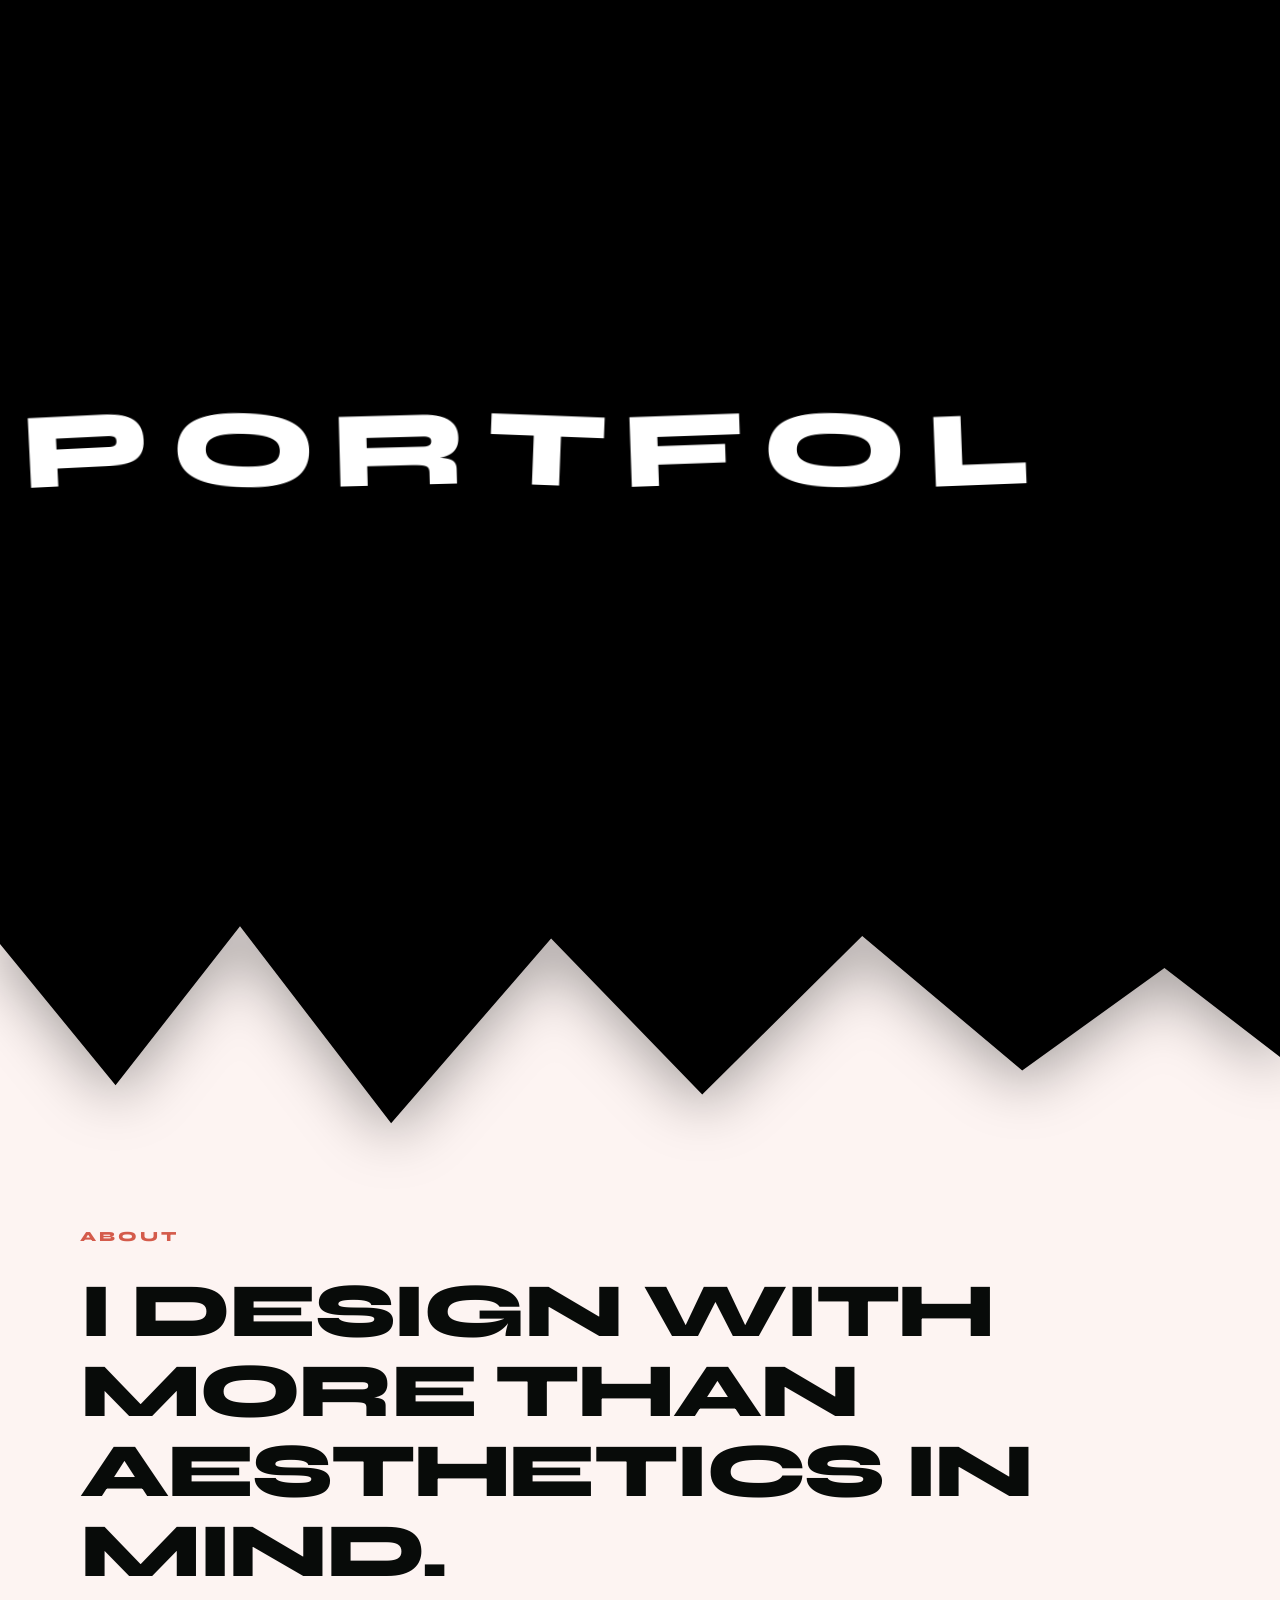
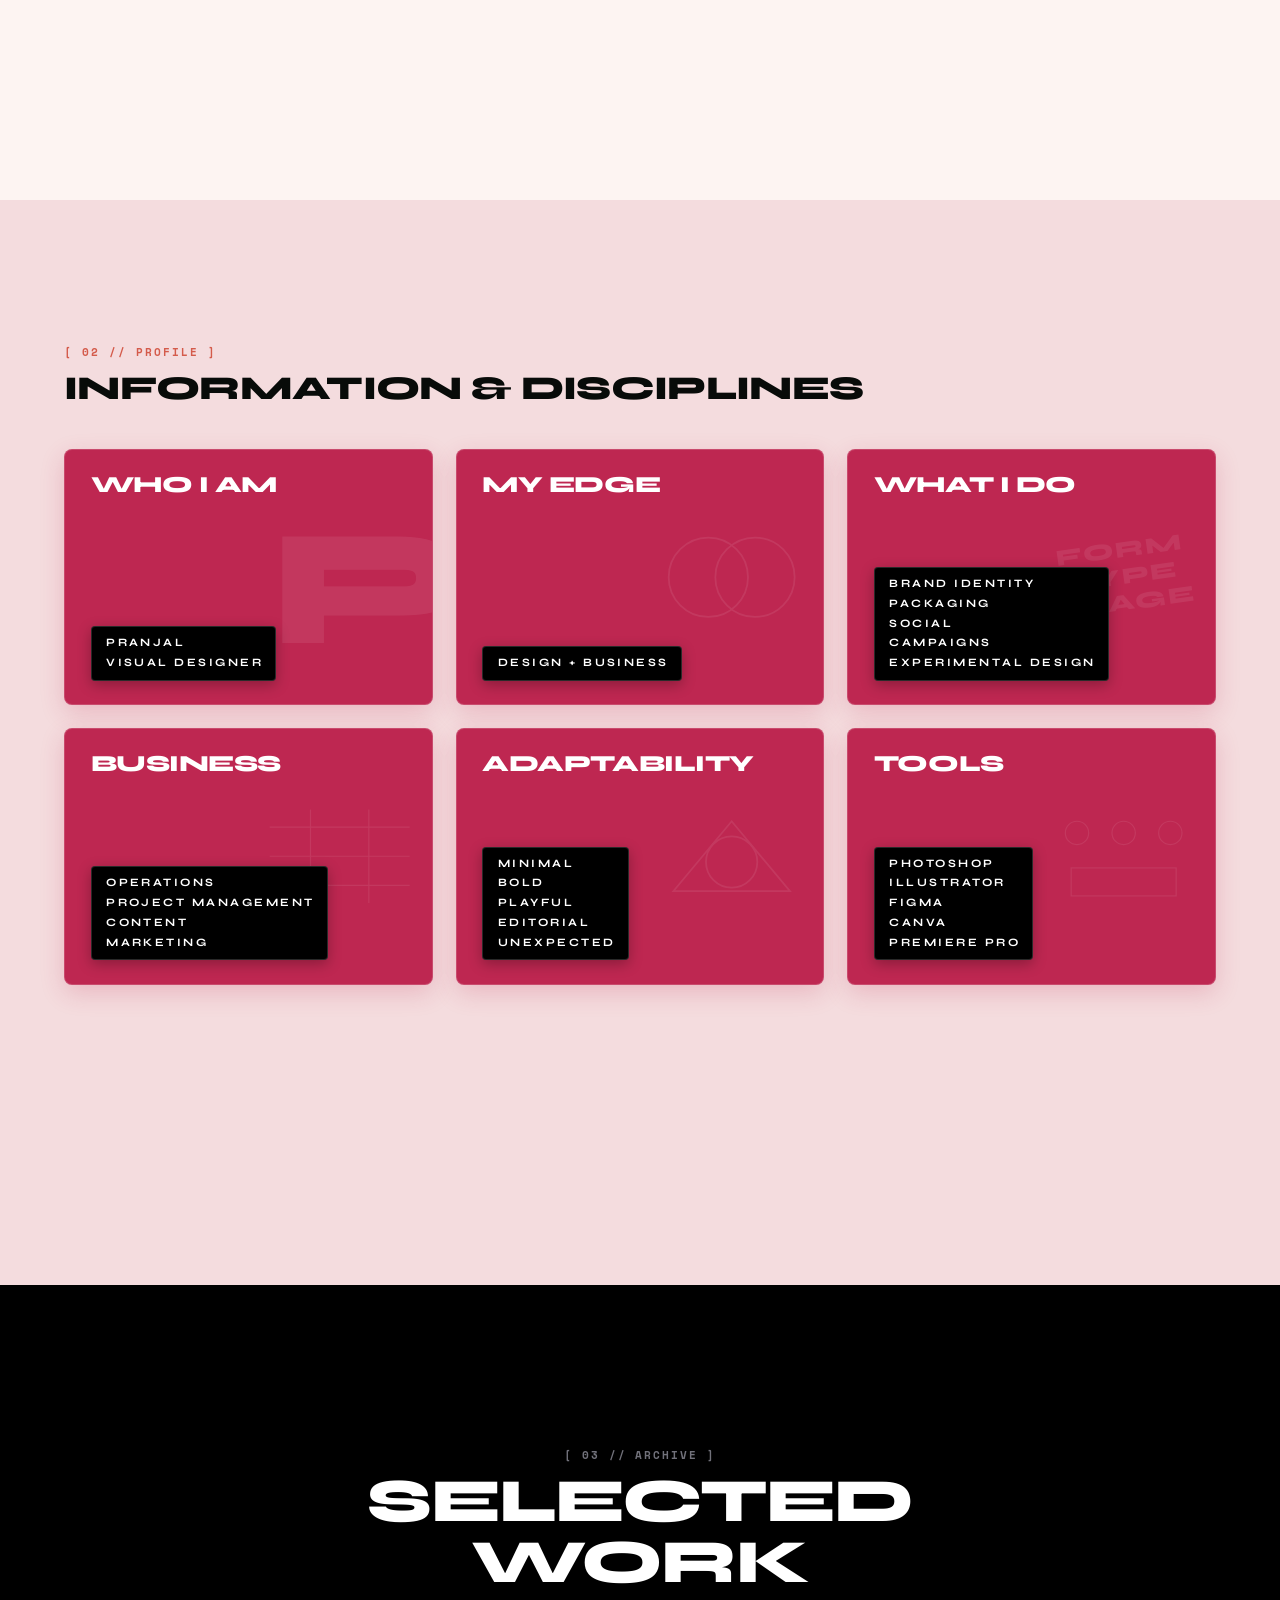
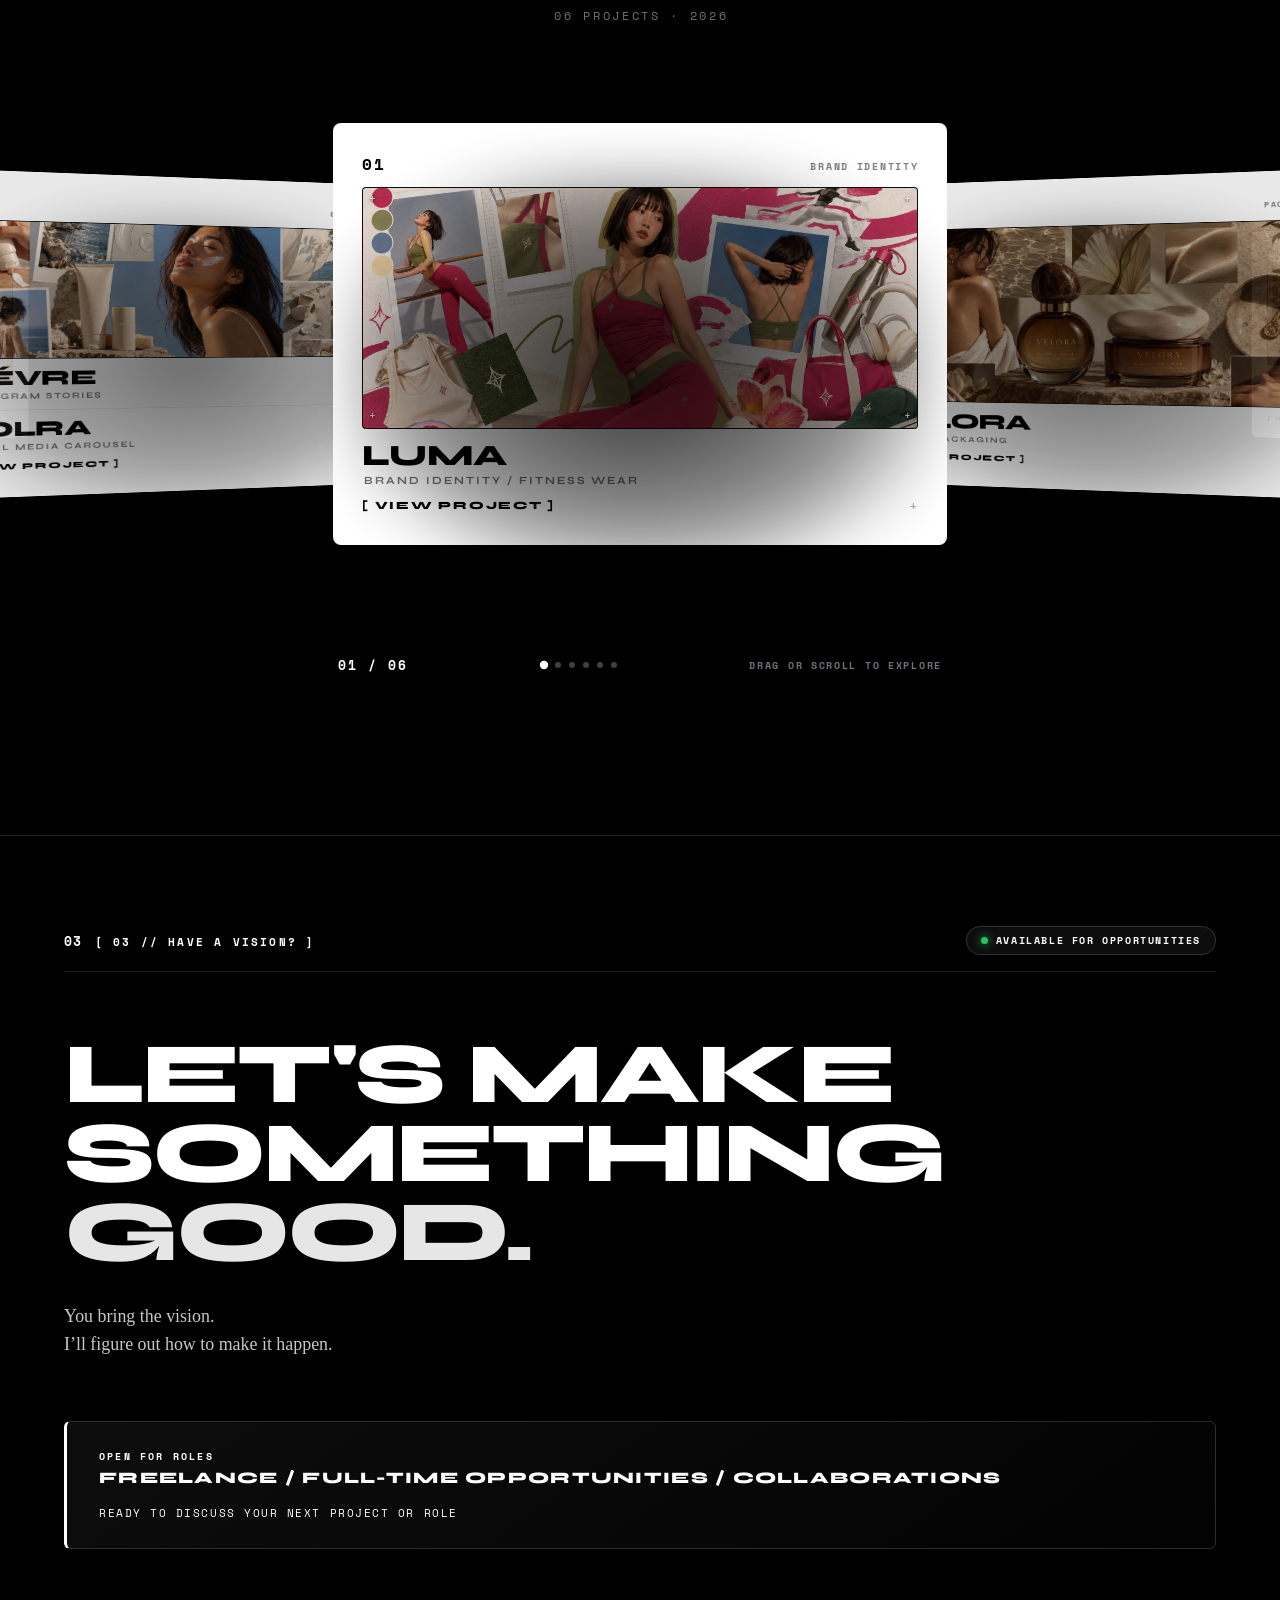
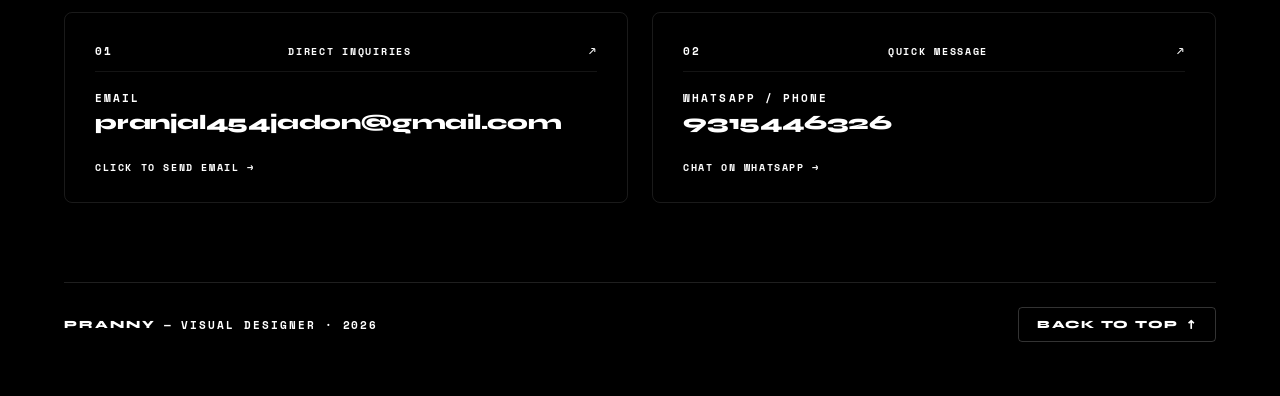
==== index.html @ 9fa83e07 "Initial portfolio" ====
<!DOCTYPE html>
<html lang="en">
<head>
  <meta charset="UTF-8">
  <meta name="viewport" content="width=device-width, initial-scale=1.0, maximum-scale=1.0, user-scalable=no">
  <title>PRANNY — Visual Designer</title>
  <meta name="description" content="Portfolio of Pranny — Visual Designer. Brand Identity, Graphic Design, Art Direction.">
  
  <!-- Editorial Typography -->
  <link rel="preconnect" href="https://fonts.googleapis.com">
  <link rel="preconnect" href="https://fonts.gstatic.com" crossorigin>
  <link href="https://fonts.googleapis.com/css2?family=Plus+Jakarta+Sans:wght@400;500;600;700;800&family=Space+Mono:ital,wght@0,400;0,700;1,400&family=Syne:wght@700;800&family=Instrument+Serif:ital@0;1&display=swap" rel="stylesheet">
  
  <link rel="stylesheet" href="css/style.css?v=lumaReady">
</head>
<body class="intro-active">

  <!-- =========================================================
       CINEMATIC LETTER-FALL INTRO OVERLAY (PORTFOLIO)
       ========================================================= -->
  <div id="letter-fall-stage" class="letter-fall-stage" aria-label="PORTFOLIO Intro">
    <div class="letter-fall-track" id="letter-fall-track">
      <span class="fall-letter" data-index="0" style="--rot: -2.8deg; --offset-x: -2px;">P</span>
      <span class="fall-letter" data-index="1" style="--rot: 1.8deg; --offset-x: 1px;">O</span>
      <span class="fall-letter" data-index="2" style="--rot: -1.5deg; --offset-x: -1px;">R</span>
      <span class="fall-letter" data-index="3" style="--rot: 2.2deg; --offset-x: 2px;">T</span>
      <span class="fall-letter" data-index="4" style="--rot: -2.0deg; --offset-x: 0px;">F</span>
      <span class="fall-letter" data-index="5" style="--rot: 1.5deg; --offset-x: -2px;">O</span>
      <span class="fall-letter" data-index="6" style="--rot: -2.2deg; --offset-x: 1px;">L</span>
      <span class="fall-letter" data-index="7" style="--rot: 1.2deg; --offset-x: 0px;">I</span>
      <span class="fall-letter" data-index="8" style="--rot: -1.8deg; --offset-x: 2px;">O</span>
    </div>
  </div>

  <!-- =========================================================
       MODERN BLACK & WHITE GRAPHIC NAVBAR
       ========================================================= -->
  <header class="navbar-wrapper" id="site-nav">
    <nav class="editorial-nav" aria-label="Main Navigation">
      <div class="nav-left">
        <span class="checker-block" aria-hidden="true"></span>
        <span class="nav-brand">PRANNY</span>
      </div>

      <div class="nav-right">
        <a href="#about" class="nav-link">
          <span class="link-text">ABOUT</span>
          <span class="link-checker" aria-hidden="true"></span>
        </a>
        <a href="#work" class="nav-link">
          <span class="link-text">WORK</span>
          <span class="link-checker" aria-hidden="true"></span>
        </a>
        <a href="#contact" class="nav-link">
          <span class="link-text">CONTACT</span>
          <span class="link-checker" aria-hidden="true"></span>
        </a>
        <span class="checker-block checker-block-end" aria-hidden="true"></span>
        <span class="mobile-menu-label" aria-hidden="true">MENU</span>
      </div>
    </nav>
  </header>

  <!-- =========================================================
       DEEP BLACK HERO SCREEN
       ========================================================= -->
  <main class="hero-screen" id="hero">
    <!-- Hidden Graphic Design System Canvas Layer -->
    <canvas id="sketch-canvas" class="sketch-canvas" aria-hidden="true"></canvas>

    <!-- Main Title Composition -->
    <div class="title-container" id="title-container">
      <div class="main-title-wrapper" id="main-title-wrapper">
        <h1 class="main-title" id="main-title">PRANNY</h1>
        <canvas id="pranny-smoke-canvas" class="pranny-smoke-canvas" aria-hidden="true"></canvas>
      </div>
      <p class="role-title" id="role-title">VISUAL DESIGNER</p>
      <p class="disciplines" id="disciplines">BRAND IDENTITY · GRAPHIC DESIGN · ART DIRECTION</p>
    </div>

    <!-- ZIG-ZAG SCREEN BREAK TRANSITION DIVIDER -->
    <div class="zigzag-break-container" id="zigzag-container" aria-hidden="true">
      <svg class="zigzag-svg" id="zigzag-svg" viewBox="0 0 1440 240" preserveAspectRatio="none">
        <path id="zigzag-path" d="M 0,0 L 0,40 L 130,195 L 270,35 L 440,215 L 620,45 L 790,210 L 970,30 L 1150,215 L 1310,55 L 1440,195 L 1440,0 Z" fill="#000000" />
      </svg>
    </div>
  </main>

  <!-- =========================================================
       ABOUT SCREEN 01 — CLEAN INTRO (WARM PALE PINK / CREAM)
       ========================================================= -->
  <section class="about-screen-one" id="about">
    <div class="about-one-container">
      <div class="about-meta">
        <span class="about-kicker">ABOUT</span>
      </div>
      <h2 class="about-statement">
        I DESIGN WITH MORE THAN AESTHETICS IN MIND.
      </h2>
    </div>
  </section>

  <!-- =========================================================
       CHECKERBOARD CURTAIN TRANSITION
       ========================================================= -->
  <div class="checkerboard-curtain-wrapper" id="checker-wrapper" aria-hidden="true">
    <div class="checkerboard-curtain" id="checker-curtain"></div>
  </div>

  <!-- =========================================================
       ABOUT SCREEN 02 — 3 × 2 RASPBERRY BUTTON GRID
       ========================================================= -->
  <section class="about-screen-two" id="about-info">
    <div class="about-two-container">
      
      <!-- Section Header -->
      <div class="about-two-header">
        <span class="about-two-kicker">[ 02 // PROFILE ]</span>
        <h3 class="about-two-title">INFORMATION & DISCIPLINES</h3>
      </div>

      <!-- Symmetrical 3 × 2 Information Button Grid -->
      <div class="info-blocks-grid">
        
        <!-- ROW 1 / BUTTON 01: WHO I AM -->
        <article class="info-block">
          <div class="card-ghost-layer" aria-hidden="true">
            <span class="ghost-letter">P</span>
          </div>
          <div class="card-inner">
            <h4 class="btn-main-heading">WHO I AM</h4>
            <div class="editorial-black-tag">
              <span class="tag-line">PRANJAL</span>
              <span class="tag-line">VISUAL DESIGNER</span>
            </div>
          </div>
        </article>

        <!-- ROW 1 / BUTTON 02: MY EDGE -->
        <article class="info-block">
          <div class="card-ghost-layer" aria-hidden="true">
            <svg viewBox="0 0 140 100" class="ghost-svg">
              <circle cx="50" cy="50" r="34" stroke="#FFFFFF" stroke-width="1.5" fill="none" />
              <circle cx="90" cy="50" r="34" stroke="#FFFFFF" stroke-width="1.5" fill="none" />
            </svg>
          </div>
          <div class="card-inner">
            <h4 class="btn-main-heading">MY EDGE</h4>
            <div class="editorial-black-tag">
              <span class="tag-line">DESIGN + BUSINESS</span>
            </div>
          </div>
        </article>

        <!-- ROW 1 / BUTTON 03: WHAT I DO -->
        <article class="info-block">
          <div class="card-ghost-layer" aria-hidden="true">
            <span class="ghost-type-text">FORM<br>TYPE<br>IMAGE</span>
          </div>
          <div class="card-inner">
            <h4 class="btn-main-heading">WHAT I DO</h4>
            <div class="editorial-black-tag">
              <span class="tag-line">BRAND IDENTITY</span>
              <span class="tag-line">PACKAGING</span>
              <span class="tag-line">SOCIAL</span>
              <span class="tag-line">CAMPAIGNS</span>
              <span class="tag-line">EXPERIMENTAL DESIGN</span>
            </div>
          </div>
        </article>

        <!-- ROW 2 / BUTTON 04: BUSINESS -->
        <article class="info-block">
          <div class="card-ghost-layer" aria-hidden="true">
            <svg viewBox="0 0 140 100" class="ghost-svg">
              <line x1="10" y1="25" x2="130" y2="25" stroke="#FFFFFF" stroke-width="1" />
              <line x1="10" y1="50" x2="130" y2="50" stroke="#FFFFFF" stroke-width="1" />
              <line x1="10" y1="75" x2="130" y2="75" stroke="#FFFFFF" stroke-width="1" />
              <line x1="45" y1="10" x2="45" y2="90" stroke="#FFFFFF" stroke-width="1" />
              <line x1="95" y1="10" x2="95" y2="90" stroke="#FFFFFF" stroke-width="1" />
            </svg>
          </div>
          <div class="card-inner">
            <h4 class="btn-main-heading">BUSINESS</h4>
            <div class="editorial-black-tag">
              <span class="tag-line">OPERATIONS</span>
              <span class="tag-line">PROJECT MANAGEMENT</span>
              <span class="tag-line">CONTENT</span>
              <span class="tag-line">MARKETING</span>
            </div>
          </div>
        </article>

        <!-- ROW 2 / BUTTON 05: ADAPTABILITY -->
        <article class="info-block">
          <div class="card-ghost-layer" aria-hidden="true">
            <svg viewBox="0 0 140 100" class="ghost-svg">
              <polygon points="20,80 70,20 120,80" stroke="#FFFFFF" stroke-width="1.5" fill="none" />
              <circle cx="70" cy="55" r="22" stroke="#FFFFFF" stroke-width="1.5" fill="none" />
            </svg>
          </div>
          <div class="card-inner">
            <h4 class="btn-main-heading">ADAPTABILITY</h4>
            <div class="editorial-black-tag">
              <span class="tag-line">MINIMAL</span>
              <span class="tag-line">BOLD</span>
              <span class="tag-line">PLAYFUL</span>
              <span class="tag-line">EDITORIAL</span>
              <span class="tag-line">UNEXPECTED</span>
            </div>
          </div>
        </article>

        <!-- ROW 2 / BUTTON 06: TOOLS -->
        <article class="info-block">
          <div class="card-ghost-layer" aria-hidden="true">
            <svg viewBox="0 0 140 100" class="ghost-svg">
              <circle cx="30" cy="30" r="10" stroke="#FFFFFF" stroke-width="1" fill="none" />
              <circle cx="70" cy="30" r="10" stroke="#FFFFFF" stroke-width="1" fill="none" />
              <circle cx="110" cy="30" r="10" stroke="#FFFFFF" stroke-width="1" fill="none" />
              <rect x="25" y="60" width="90" height="24" stroke="#FFFFFF" stroke-width="1" fill="none" />
            </svg>
          </div>
          <div class="card-inner">
            <h4 class="btn-main-heading">TOOLS</h4>
            <div class="editorial-black-tag">
              <span class="tag-line">PHOTOSHOP</span>
              <span class="tag-line">ILLUSTRATOR</span>
              <span class="tag-line">FIGMA</span>
              <span class="tag-line">CANVA</span>
              <span class="tag-line">PREMIERE PRO</span>
            </div>
          </div>
        </article>

      </div> <!-- /info-blocks-grid -->

      <!-- Clean Bottom Spacer -->
      <div class="about-bottom-spacer"></div>

    </div>
  </section>

  <!-- =========================================================
       WORK / PROJECTS SECTION — SMOOTH 3D PERSPECTIVE GALLERY
       ========================================================= -->
  <section class="work-section" id="work">
    <div class="work-container">
      
      <!-- Section Header -->
      <div class="work-header">
        <span class="work-kicker">[ 03 // ARCHIVE ]</span>
        <h2 class="work-main-title">SELECTED WORK</h2>
        <p class="work-subtitle">06 PROJECTS · 2026</p>
      </div>

      <!-- 3D Perspective Gallery Stage -->
      <div class="work-gallery-stage" id="work-gallery-stage" aria-label="Interactive 3D Project Gallery">
        <div class="gallery-3d-track" id="gallery-3d-track">

          <!-- PANEL 01: LUMA -->
          <a href="luma.html" class="gallery-panel gallery-panel-link" data-index="0" data-proj-num="PROJECT 01" data-proj-title="LUMA" data-proj-cat="BRAND IDENTITY / FITNESS WEAR" aria-label="Project 01: LUMA — Brand Identity / Fitness Wear">
            <div class="panel-inner">
              <div class="panel-header">
                <span class="panel-num">01</span>
                <span class="panel-meta">BRAND IDENTITY</span>
              </div>
              <div class="panel-cover-frame panel-cover-has-image">
                <img src="assets/project-covers/luma-cover.jpg" alt="LUMA Brand Identity — Activewear Design System" class="panel-cover-img" loading="eager" draggable="false">
                <span class="cover-frame-corner cfc-tl" aria-hidden="true">+</span>
                <span class="cover-frame-corner cfc-tr" aria-hidden="true">+</span>
                <span class="cover-frame-corner cfc-bl" aria-hidden="true">+</span>
                <span class="cover-frame-corner cfc-br" aria-hidden="true">+</span>
              </div>
              <div class="panel-body">
                <h3 class="panel-title">LUMA</h3>
                <p class="panel-category">BRAND IDENTITY / FITNESS WEAR</p>
              </div>
              <div class="panel-footer">
                <span class="panel-tag">[ VIEW PROJECT ]</span>
                <span class="panel-corner-mark" aria-hidden="true">+</span>
              </div>
            </div>
            <div class="panel-shadow"></div>
          </a>

          <!-- PANEL 02: VÉLORA -->
          <a href="velora.html" class="gallery-panel gallery-panel-link" data-index="1" data-proj-num="PROJECT 02" data-proj-title="VÉLORA" data-proj-cat="LUXURY PACKAGING" aria-label="Project 02: VÉLORA — Luxury Packaging">
            <div class="panel-inner">
              <div class="panel-header">
                <span class="panel-num">02</span>
                <span class="panel-meta">PACKAGING</span>
              </div>
              <div class="panel-cover-frame panel-cover-has-image">
                <img src="assets/project-covers/velora-cover.jpg" alt="VÉLORA Luxury Packaging — Botanical Skincare Design System" class="panel-cover-img" loading="eager" draggable="false">
                <span class="cover-frame-corner cfc-tl" aria-hidden="true">+</span>
                <span class="cover-frame-corner cfc-tr" aria-hidden="true">+</span>
                <span class="cover-frame-corner cfc-bl" aria-hidden="true">+</span>
                <span class="cover-frame-corner cfc-br" aria-hidden="true">+</span>
              </div>
              <div class="panel-body">
                <h3 class="panel-title">VÉLORA</h3>
                <p class="panel-category">LUXURY PACKAGING</p>
              </div>
              <div class="panel-footer">
                <span class="panel-tag">[ VIEW PROJECT ]</span>
                <span class="panel-corner-mark" aria-hidden="true">+</span>
              </div>
            </div>
            <div class="panel-shadow"></div>
          </a>

          <!-- PANEL 03: EXPERIMENTAL DESIGNS -->
          <a href="experimental-designs.html" class="gallery-panel gallery-panel-link" data-index="2" data-proj-num="PROJECT 03" data-proj-title="EXPERIMENTAL DESIGNS" data-proj-cat="10 POSTER COLLECTION" aria-label="Project 03: EXPERIMENTAL DESIGNS — 10 Poster Collection">
            <div class="panel-inner">
              <div class="panel-header">
                <span class="panel-num">03</span>
                <span class="panel-meta">POSTER COLLECTION</span>
              </div>
              <div class="panel-cover-frame panel-cover-has-image">
                <img src="assets/project-covers/experimental-designs-cover.jpg" alt="EXPERIMENTAL DESIGNS — 10 Poster Collection" class="panel-cover-img" loading="eager" draggable="false">
                <span class="cover-frame-corner cfc-tl" aria-hidden="true">+</span>
                <span class="cover-frame-corner cfc-tr" aria-hidden="true">+</span>
                <span class="cover-frame-corner cfc-bl" aria-hidden="true">+</span>
                <span class="cover-frame-corner cfc-br" aria-hidden="true">+</span>
              </div>
              <div class="panel-body">
                <h3 class="panel-title">EXPERIMENTAL DESIGNS</h3>
                <p class="panel-category">10 POSTER COLLECTION</p>
              </div>
              <div class="panel-footer">
                <span class="panel-tag">[ VIEW PROJECT ]</span>
                <span class="panel-corner-mark" aria-hidden="true">+</span>
              </div>
            </div>
            <div class="panel-shadow"></div>
          </a>

          <!-- PANEL 04: MOFFEE -->
          <a href="moffee.html" class="gallery-panel gallery-panel-link" data-index="3" data-proj-num="PROJECT 04" data-proj-title="MOFFEE" data-proj-cat="SOCIAL MEDIA & BRAND CONTENT" aria-label="Project 04: MOFFEE — Social Media & Brand Content">
            <div class="panel-inner">
              <div class="panel-header">
                <span class="panel-num">04</span>
                <span class="panel-meta">SOCIAL MEDIA</span>
              </div>
              <div class="panel-cover-frame panel-cover-has-image">
                <img src="assets/project-covers/moffee-cover.jpg" alt="MOFFEE Social Media and Brand Content System" class="panel-cover-img" loading="eager" draggable="false">
                <span class="cover-frame-corner cfc-tl" aria-hidden="true">+</span>
                <span class="cover-frame-corner cfc-tr" aria-hidden="true">+</span>
                <span class="cover-frame-corner cfc-bl" aria-hidden="true">+</span>
                <span class="cover-frame-corner cfc-br" aria-hidden="true">+</span>
              </div>
              <div class="panel-body">
                <h3 class="panel-title">MOFFEE</h3>
                <p class="panel-category">SOCIAL MEDIA & BRAND CONTENT</p>
              </div>
              <div class="panel-footer">
                <span class="panel-tag">[ VIEW PROJECT ]</span>
                <span class="panel-corner-mark" aria-hidden="true">+</span>
              </div>
            </div>
            <div class="panel-shadow"></div>
          </a>

          <!-- PANEL 05: MONSTER MUNCH -->
          <a href="monster-munch.html" class="gallery-panel gallery-panel-link" data-index="4" data-proj-num="PROJECT 05" data-proj-title="MONSTER MUNCH" data-proj-cat="SNACK PACKAGING" aria-label="Project 05: MONSTER MUNCH — Snack Packaging">
            <div class="panel-inner">
              <div class="panel-header">
                <span class="panel-num">05</span>
                <span class="panel-meta">PACKAGING</span>
              </div>
              <div class="panel-cover-frame panel-cover-has-image">
                <img src="assets/project-covers/monster-munch-cover.jpg" alt="MONSTER MUNCH Playful Snack Packaging Design System" class="panel-cover-img" loading="eager" draggable="false">
                <span class="cover-frame-corner cfc-tl" aria-hidden="true">+</span>
                <span class="cover-frame-corner cfc-tr" aria-hidden="true">+</span>
                <span class="cover-frame-corner cfc-bl" aria-hidden="true">+</span>
                <span class="cover-frame-corner cfc-br" aria-hidden="true">+</span>
              </div>
              <div class="panel-body">
                <h3 class="panel-title">MONSTER MUNCH</h3>
                <p class="panel-category">SNACK PACKAGING</p>
              </div>
              <div class="panel-footer">
                <span class="panel-tag">[ VIEW PROJECT ]</span>
                <span class="panel-corner-mark" aria-hidden="true">+</span>
              </div>
            </div>
            <div class="panel-shadow"></div>
          </a>

          <!-- PANEL 06: SOCIAL MEDIA (NÉVRE + SOLRA) -->
          <a href="nevre-solra.html" class="gallery-panel gallery-panel-link" data-index="5" data-proj-num="PROJECT 06" data-proj-title="SOCIAL MEDIA" data-proj-cat="NÉVRE (INSTAGRAM STORIES) · SOLRA (CAROUSEL)" aria-label="Project 06: SOCIAL MEDIA — NÉVRE and SOLRA">
            <div class="panel-inner">
              <div class="panel-header">
                <span class="panel-num">06</span>
                <span class="panel-meta">SOCIAL MEDIA</span>
              </div>
              <div class="panel-cover-frame panel-cover-has-image">
                <img src="assets/project-covers/nevre-solra-cover.jpg" alt="NÉVRE and SOLRA Social Content Design" class="panel-cover-img" loading="eager" draggable="false">
                <span class="cover-frame-corner cfc-tl" aria-hidden="true">+</span>
                <span class="cover-frame-corner cfc-tr" aria-hidden="true">+</span>
                <span class="cover-frame-corner cfc-bl" aria-hidden="true">+</span>
                <span class="cover-frame-corner cfc-br" aria-hidden="true">+</span>
              </div>
              <div class="panel-body panel-dual-body">
                <div class="dual-subproject">
                  <h3 class="panel-title-sub">NÉVRE</h3>
                  <p class="panel-category">INSTAGRAM STORIES</p>
                </div>
                <div class="dual-divider" aria-hidden="true"></div>
                <div class="dual-subproject">
                  <h3 class="panel-title-sub">SOLRA</h3>
                  <p class="panel-category">SOCIAL MEDIA CAROUSEL</p>
                </div>
              </div>
              <div class="panel-footer">
                <span class="panel-tag">[ VIEW PROJECT ]</span>
                <span class="panel-corner-mark" aria-hidden="true">+</span>
              </div>
            </div>
            <div class="panel-shadow"></div>
          </a>

          <!-- PANEL 07 (LOOP 01): LUMA -->
          <a href="luma.html" class="gallery-panel gallery-panel-link" data-index="6" data-proj-num="PROJECT 01" data-proj-title="LUMA" data-proj-cat="BRAND IDENTITY / FITNESS WEAR" aria-label="Project 01: LUMA — Brand Identity / Fitness Wear">
            <div class="panel-inner">
              <div class="panel-header">
                <span class="panel-num">01</span>
                <span class="panel-meta">BRAND IDENTITY</span>
              </div>
              <div class="panel-cover-frame panel-cover-has-image">
                <img src="assets/project-covers/luma-cover.jpg" alt="LUMA Brand Identity — Activewear Design System" class="panel-cover-img" loading="eager" draggable="false">
                <span class="cover-frame-corner cfc-tl" aria-hidden="true">+</span>
                <span class="cover-frame-corner cfc-tr" aria-hidden="true">+</span>
                <span class="cover-frame-corner cfc-bl" aria-hidden="true">+</span>
                <span class="cover-frame-corner cfc-br" aria-hidden="true">+</span>
              </div>
              <div class="panel-body">
                <h3 class="panel-title">LUMA</h3>
                <p class="panel-category">BRAND IDENTITY / FITNESS WEAR</p>
              </div>
              <div class="panel-footer">
                <span class="panel-tag">[ VIEW PROJECT ]</span>
                <span class="panel-corner-mark" aria-hidden="true">+</span>
              </div>
            </div>
            <div class="panel-shadow"></div>
          </a>

          <!-- PANEL 08 (LOOP 02): VÉLORA -->
          <a href="velora.html" class="gallery-panel gallery-panel-link" data-index="7" data-proj-num="PROJECT 02" data-proj-title="VÉLORA" data-proj-cat="LUXURY PACKAGING" aria-label="Project 02: VÉLORA — Luxury Packaging">
            <div class="panel-inner">
              <div class="panel-header">
                <span class="panel-num">02</span>
                <span class="panel-meta">PACKAGING</span>
              </div>
              <div class="panel-cover-frame panel-cover-has-image">
                <img src="assets/project-covers/velora-cover.jpg" alt="VÉLORA Luxury Packaging — Botanical Skincare Design System" class="panel-cover-img" loading="eager" draggable="false">
                <span class="cover-frame-corner cfc-tl" aria-hidden="true">+</span>
                <span class="cover-frame-corner cfc-tr" aria-hidden="true">+</span>
                <span class="cover-frame-corner cfc-bl" aria-hidden="true">+</span>
                <span class="cover-frame-corner cfc-br" aria-hidden="true">+</span>
              </div>
              <div class="panel-body">
                <h3 class="panel-title">VÉLORA</h3>
                <p class="panel-category">LUXURY PACKAGING</p>
              </div>
              <div class="panel-footer">
                <span class="panel-tag">[ VIEW PROJECT ]</span>
                <span class="panel-corner-mark" aria-hidden="true">+</span>
              </div>
            </div>
            <div class="panel-shadow"></div>
          </a>

          <!-- PANEL 09 (LOOP 03): EXPERIMENTAL DESIGNS -->
          <a href="experimental-designs.html" class="gallery-panel gallery-panel-link" data-index="8" data-proj-num="PROJECT 03" data-proj-title="EXPERIMENTAL DESIGNS" data-proj-cat="10 POSTER COLLECTION" aria-label="Project 03: EXPERIMENTAL DESIGNS — 10 Poster Collection">
            <div class="panel-inner">
              <div class="panel-header">
                <span class="panel-num">03</span>
                <span class="panel-meta">POSTER COLLECTION</span>
              </div>
              <div class="panel-cover-frame panel-cover-has-image">
                <img src="assets/project-covers/experimental-designs-cover.jpg" alt="EXPERIMENTAL DESIGNS — 10 Poster Collection" class="panel-cover-img" loading="eager" draggable="false">
                <span class="cover-frame-corner cfc-tl" aria-hidden="true">+</span>
                <span class="cover-frame-corner cfc-tr" aria-hidden="true">+</span>
                <span class="cover-frame-corner cfc-bl" aria-hidden="true">+</span>
                <span class="cover-frame-corner cfc-br" aria-hidden="true">+</span>
              </div>
              <div class="panel-body">
                <h3 class="panel-title">EXPERIMENTAL DESIGNS</h3>
                <p class="panel-category">10 POSTER COLLECTION</p>
              </div>
              <div class="panel-footer">
                <span class="panel-tag">[ VIEW PROJECT ]</span>
                <span class="panel-corner-mark" aria-hidden="true">+</span>
              </div>
            </div>
            <div class="panel-shadow"></div>
          </a>

          <!-- PANEL 10 (LOOP 04): MOFFEE -->
          <a href="moffee.html" class="gallery-panel gallery-panel-link" data-index="9" data-proj-num="PROJECT 04" data-proj-title="MOFFEE" data-proj-cat="SOCIAL MEDIA & BRAND CONTENT" aria-label="Project 04: MOFFEE — Social Media & Brand Content">
            <div class="panel-inner">
              <div class="panel-header">
                <span class="panel-num">04</span>
                <span class="panel-meta">SOCIAL MEDIA</span>
              </div>
              <div class="panel-cover-frame panel-cover-has-image">
                <img src="assets/project-covers/moffee-cover.jpg" alt="MOFFEE Social Media and Brand Content System" class="panel-cover-img" loading="eager" draggable="false">
                <span class="cover-frame-corner cfc-tl" aria-hidden="true">+</span>
                <span class="cover-frame-corner cfc-tr" aria-hidden="true">+</span>
                <span class="cover-frame-corner cfc-bl" aria-hidden="true">+</span>
                <span class="cover-frame-corner cfc-br" aria-hidden="true">+</span>
              </div>
              <div class="panel-body">
                <h3 class="panel-title">MOFFEE</h3>
                <p class="panel-category">SOCIAL MEDIA & BRAND CONTENT</p>
              </div>
              <div class="panel-footer">
                <span class="panel-tag">[ VIEW PROJECT ]</span>
                <span class="panel-corner-mark" aria-hidden="true">+</span>
              </div>
            </div>
            <div class="panel-shadow"></div>
          </a>

          <!-- PANEL 11 (LOOP 05): MONSTER MUNCH -->
          <a href="monster-munch.html" class="gallery-panel gallery-panel-link" data-index="10" data-proj-num="PROJECT 05" data-proj-title="MONSTER MUNCH" data-proj-cat="SNACK PACKAGING" aria-label="Project 05: MONSTER MUNCH — Snack Packaging">
            <div class="panel-inner">
              <div class="panel-header">
                <span class="panel-num">05</span>
                <span class="panel-meta">PACKAGING</span>
              </div>
              <div class="panel-cover-frame panel-cover-has-image">
                <img src="assets/project-covers/monster-munch-cover.jpg" alt="MONSTER MUNCH Playful Snack Packaging Design System" class="panel-cover-img" loading="eager" draggable="false">
                <span class="cover-frame-corner cfc-tl" aria-hidden="true">+</span>
                <span class="cover-frame-corner cfc-tr" aria-hidden="true">+</span>
                <span class="cover-frame-corner cfc-bl" aria-hidden="true">+</span>
                <span class="cover-frame-corner cfc-br" aria-hidden="true">+</span>
              </div>
              <div class="panel-body">
                <h3 class="panel-title">MONSTER MUNCH</h3>
                <p class="panel-category">SNACK PACKAGING</p>
              </div>
              <div class="panel-footer">
                <span class="panel-tag">[ VIEW PROJECT ]</span>
                <span class="panel-corner-mark" aria-hidden="true">+</span>
              </div>
            </div>
            <div class="panel-shadow"></div>
          </a>

          <!-- PANEL 12 (LOOP 06): SOCIAL MEDIA (NÉVRE + SOLRA) -->
          <a href="nevre-solra.html" class="gallery-panel gallery-panel-link" data-index="11" data-proj-num="PROJECT 06" data-proj-title="SOCIAL MEDIA" data-proj-cat="NÉVRE (INSTAGRAM STORIES) · SOLRA (CAROUSEL)" aria-label="Project 06: SOCIAL MEDIA — NÉVRE and SOLRA">
            <div class="panel-inner">
              <div class="panel-header">
                <span class="panel-num">06</span>
                <span class="panel-meta">SOCIAL MEDIA</span>
              </div>
              <div class="panel-cover-frame panel-cover-has-image">
                <img src="assets/project-covers/nevre-solra-cover.jpg" alt="NÉVRE and SOLRA Social Content Design" class="panel-cover-img" loading="eager" draggable="false">
                <span class="cover-frame-corner cfc-tl" aria-hidden="true">+</span>
                <span class="cover-frame-corner cfc-tr" aria-hidden="true">+</span>
                <span class="cover-frame-corner cfc-bl" aria-hidden="true">+</span>
                <span class="cover-frame-corner cfc-br" aria-hidden="true">+</span>
              </div>
              <div class="panel-body panel-dual-body">
                <div class="dual-subproject">
                  <h3 class="panel-title-sub">NÉVRE</h3>
                  <p class="panel-category">INSTAGRAM STORIES</p>
                </div>
                <div class="dual-divider" aria-hidden="true"></div>
                <div class="dual-subproject">
                  <h3 class="panel-title-sub">SOLRA</h3>
                  <p class="panel-category">SOCIAL MEDIA CAROUSEL</p>
                </div>
              </div>
              <div class="panel-footer">
                <span class="panel-tag">[ VIEW PROJECT ]</span>
                <span class="panel-corner-mark" aria-hidden="true">+</span>
              </div>
            </div>
            <div class="panel-shadow"></div>
          </a>

        </div> <!-- /gallery-3d-track -->
      </div> <!-- /work-gallery-stage -->

      <!-- Project Indicator & Navigation Hint -->
      <div class="gallery-status-bar" id="gallery-status-bar">
        <span class="gallery-indicator" id="gallery-counter">01 / 06</span>
        <div class="gallery-nav-dots" id="gallery-dots">
          <button class="nav-dot is-active" data-index="0" aria-label="Go to project 1"></button>
          <button class="nav-dot" data-index="1" aria-label="Go to project 2"></button>
          <button class="nav-dot" data-index="2" aria-label="Go to project 3"></button>
          <button class="nav-dot" data-index="3" aria-label="Go to project 4"></button>
          <button class="nav-dot" data-index="4" aria-label="Go to project 5"></button>
          <button class="nav-dot" data-index="5" aria-label="Go to project 6"></button>
        </div>
        <span class="gallery-hint">DRAG OR SCROLL TO EXPLORE</span>
      </div>

    </div> <!-- /work-container -->
  </section>

  <!-- =========================================================
       CONTACT SCREEN — EDITORIAL PORTFOLIO SIGN-OFF
       ========================================================= -->
  <section class="contact-screen" id="contact" aria-label="Contact and Inquiries">
    <div class="contact-container">
      
      <!-- Top Meta Tag / Section Header -->
      <div class="contact-meta-header reveal-step-1">
        <div class="contact-kicker-wrap">
          <span class="contact-num">03</span>
          <span class="contact-kicker">[ 03 // HAVE A VISION? ]</span>
        </div>
        <div class="availability-badge" aria-label="Availability status">
          <span class="status-dot" aria-hidden="true"></span>
          <span class="status-text">AVAILABLE FOR OPPORTUNITIES</span>
        </div>
      </div>

      <!-- Main Headline Hero Composition -->
      <div class="contact-hero-composition">
        <h2 class="contact-main-headline reveal-step-2">
          <span class="headline-row">LET'S MAKE</span>
          <span class="headline-row">SOMETHING</span>
          <span class="headline-row headline-accent">GOOD.</span>
        </h2>
        <p class="contact-statement-lead">
          <span class="lead-line reveal-step-2-sub">You bring the vision.</span>
          <span class="lead-line reveal-step-3">I’ll figure out how to make it happen.</span>
        </p>
      </div>

      <!-- Recruiter CTA Info Banner -->
      <div class="recruiter-cta-banner reveal-step-5">
        <div class="cta-left">
          <span class="cta-label">OPEN FOR ROLES</span>
          <p class="cta-heading">FREELANCE / FULL-TIME OPPORTUNITIES / COLLABORATIONS</p>
        </div>
        <div class="cta-right">
          <span class="cta-sub">READY TO DISCUSS YOUR NEXT PROJECT OR ROLE</span>
        </div>
      </div>

      <!-- Direct Contact Channels Grid (Email + WhatsApp) -->
      <div class="contact-channels-grid reveal-step-4">
        
        <!-- EMAIL CARD -->
        <a href="mailto:pranjal454jadon@gmail.com" class="contact-channel-card" aria-label="Send email to pranjal454jadon@gmail.com">
          <div class="channel-card-top">
            <span class="channel-num">01</span>
            <span class="channel-tag">DIRECT INQUIRIES</span>
            <span class="channel-arrow" aria-hidden="true">↗</span>
          </div>
          <div class="channel-card-body">
            <span class="channel-label">EMAIL</span>
            <span class="channel-val">pranjal454jadon@gmail.com</span>
          </div>
          <div class="channel-card-footer">
            <span class="channel-action">CLICK TO SEND EMAIL →</span>
          </div>
        </a>

        <!-- WHATSAPP CARD -->
        <a href="https://wa.me/919315446326" target="_blank" rel="noopener noreferrer" class="contact-channel-card" aria-label="Message on WhatsApp: 9315446326">
          <div class="channel-card-top">
            <span class="channel-num">02</span>
            <span class="channel-tag">QUICK MESSAGE</span>
            <span class="channel-arrow" aria-hidden="true">↗</span>
          </div>
          <div class="channel-card-body">
            <span class="channel-label">WHATSAPP / PHONE</span>
            <span class="channel-val">9315446326</span>
          </div>
          <div class="channel-card-footer">
            <span class="channel-action">CHAT ON WHATSAPP →</span>
          </div>
        </a>

      </div>

      <!-- Final Editorial Sign-Off & Back to Top -->
      <footer class="contact-site-footer reveal-step-5">
        <div class="site-footer-rule"></div>
        <div class="site-footer-row">
          <div class="footer-brand-wrap">
            <span class="footer-brand-name">PRANNY</span>
            <span class="footer-brand-dash">—</span>
            <span class="footer-brand-role">VISUAL DESIGNER · 2026</span>
          </div>
          <a href="#hero" class="back-to-top-btn" aria-label="Back to top of page">
            <span>BACK TO TOP</span>
            <span class="top-arrow" aria-hidden="true">↑</span>
          </a>
        </div>
      </footer>

    </div>
  </section>

  <!-- =========================================================
       PROJECT VIEW FULL-SCREEN OVERLAY
       ========================================================= -->
  <div class="project-view-overlay" id="project-view" aria-hidden="true" role="dialog" aria-modal="true">
    <div class="project-view-inner">
      
      <!-- Top Navigation -->
      <nav class="project-view-nav">
        <button type="button" class="back-to-work-btn" id="back-to-work" aria-label="Back to Work">
          <span class="back-arrow" aria-hidden="true">←</span>
          <span class="back-text">BACK TO WORK</span>
        </button>
      </nav>

      <!-- =========================================================
           LUMA CASE STUDY EDITORIAL PRESENTATION
           ========================================================= -->
      <article class="luma-case-study" id="luma-case-study">
        
        <!-- OPENING HERO COVER -->
        <header class="luma-hero-section">
          <div class="luma-hero-meta">
            <span class="luma-kicker">[ CASE STUDY 01 ]</span>
            <span class="luma-category-tag">WOMEN'S ACTIVEWEAR</span>
          </div>
          
          <div class="luma-hero-title-group">
            <span class="luma-specimen-num">01</span>
            <h1 class="luma-main-title">LUMA</h1>
            <p class="luma-subheading">BRAND IDENTITY CASE STUDY</p>
            <p class="luma-category-label">Women's Activewear · Brand Identity & Design System</p>
          </div>

          <!-- Cover Artwork (luma-01.png) -->
          <figure class="luma-cover-frame">
            <img src="assets/luma-01.png" alt="LUMA Brand Identity Cover" class="luma-img" loading="eager">
          </figure>
        </header>

        <!-- EDITORIAL BRIEF & OBJECTIVES SPEC SPECIMEN GRID -->
        <section class="luma-brief-grid">
          <div class="brief-card">
            <span class="brief-card-num">01 // THE IDEA</span>
            <h3 class="brief-card-title">FEEL GOOD, MOVE FREE</h3>
            <p class="brief-card-text">LUMA is a women's activewear brand built around a simple belief: feeling good in what you wear can change how you move.</p>
          </div>

          <div class="brief-card">
            <span class="brief-card-num">02 // THE CHALLENGE</span>
            <h3 class="brief-card-title">BREAKING PREDICTABILITY</h3>
            <p class="brief-card-text">Create an activewear identity that feels expressive, feminine and visually exciting in a category often dominated by minimal, predictable design.</p>
          </div>

          <div class="brief-card">
            <span class="brief-card-num">03 // THE OBJECTIVE</span>
            <h3 class="brief-card-title">DISTINCTIVE BRAND SYSTEM</h3>
            <p class="brief-card-text">Build a distinctive brand system that balances performance, comfort and self-expression through colour, silhouette and playful graphic details.</p>
          </div>

          <div class="brief-card brief-card-direction">
            <span class="brief-card-num">04 // CREATIVE DIRECTION</span>
            <div class="direction-tags">
              <span class="d-tag">BRIGHT</span>
              <span class="d-tag">ENERGETIC</span>
              <span class="d-tag">CONFIDENT</span>
              <span class="d-tag">PLAYFUL</span>
            </div>
          </div>
        </section>

        <!-- 11 DESIGNED CASE STUDY EXHIBITS (luma-02.png to luma-12.png) -->
        <div class="luma-exhibits-flow">

          <!-- 01. EXECUTIVE SUMMARY -->
          <section class="luma-exhibit">
            <div class="exhibit-header">
              <span class="exhibit-num">[ 01 ]</span>
              <h3 class="exhibit-title">EXECUTIVE SUMMARY</h3>
            </div>
            <figure class="exhibit-frame">
              <img src="assets/luma-02.png" alt="LUMA Executive Summary" class="luma-img" loading="lazy">
            </figure>
          </section>

          <!-- 02. MOODBOARD / CREATIVE DIRECTION -->
          <section class="luma-exhibit">
            <div class="exhibit-header">
              <span class="exhibit-num">[ 02 ]</span>
              <h3 class="exhibit-title">MOODBOARD & CREATIVE DIRECTION</h3>
            </div>
            <figure class="exhibit-frame">
              <img src="assets/luma-03.png" alt="LUMA Moodboard and Creative Direction" class="luma-img" loading="lazy">
            </figure>
          </section>

          <!-- 03. LOGO -->
          <section class="luma-exhibit">
            <div class="exhibit-header">
              <span class="exhibit-num">[ 03 ]</span>
              <h3 class="exhibit-title">PRIMARY LOGO & WORDMARK</h3>
            </div>
            <figure class="exhibit-frame">
              <img src="assets/luma-04.png" alt="LUMA Primary Logo" class="luma-img" loading="lazy">
            </figure>
          </section>

          <!-- 04. LOGO & IDENTITY SYSTEM -->
          <section class="luma-exhibit">
            <div class="exhibit-header">
              <span class="exhibit-num">[ 04 ]</span>
              <h3 class="exhibit-title">LOGO & IDENTITY SYSTEM</h3>
            </div>
            <figure class="exhibit-frame">
              <img src="assets/luma-05.png" alt="LUMA Logo and Identity System" class="luma-img" loading="lazy">
            </figure>
          </section>

          <!-- 05. COLOUR SYSTEM -->
          <section class="luma-exhibit">
            <div class="exhibit-header">
              <span class="exhibit-num">[ 05 ]</span>
              <h3 class="exhibit-title">COLOUR SYSTEM</h3>
            </div>
            <figure class="exhibit-frame">
              <img src="assets/luma-06.png" alt="LUMA Colour System" class="luma-img" loading="lazy">
            </figure>
          </section>

          <!-- 06. CAMPAIGN / BRAND APPLICATION -->
          <section class="luma-exhibit">
            <div class="exhibit-header">
              <span class="exhibit-num">[ 06 ]</span>
              <h3 class="exhibit-title">CAMPAIGN & BRAND APPLICATION</h3>
            </div>
            <figure class="exhibit-frame">
              <img src="assets/luma-07.png" alt="LUMA Campaign Brand Application" class="luma-img" loading="lazy">
            </figure>
          </section>

          <!-- 07. CAMPAIGN ART DIRECTION -->
          <section class="luma-exhibit">
            <div class="exhibit-header">
              <span class="exhibit-num">[ 07 ]</span>
              <h3 class="exhibit-title">CAMPAIGN ART DIRECTION</h3>
            </div>
            <figure class="exhibit-frame">
              <img src="assets/luma-08.png" alt="LUMA Campaign Art Direction" class="luma-img" loading="lazy">
            </figure>
          </section>

          <!-- 08. PACKAGING -->
          <section class="luma-exhibit">
            <div class="exhibit-header">
              <span class="exhibit-num">[ 08 ]</span>
              <h3 class="exhibit-title">PACKAGING</h3>
            </div>
            <figure class="exhibit-frame">
              <img src="assets/luma-09.png" alt="LUMA Packaging" class="luma-img" loading="lazy">
            </figure>
          </section>

          <!-- 09. STRUCTURAL PACKAGING / DIELINE -->
          <section class="luma-exhibit">
            <div class="exhibit-header">
              <span class="exhibit-num">[ 09 ]</span>
              <h3 class="exhibit-title">STRUCTURAL PACKAGING & DIELINE</h3>
            </div>
            <figure class="exhibit-frame">
              <img src="assets/luma-10.png" alt="LUMA Structural Packaging and Dieline" class="luma-img" loading="lazy">
            </figure>
          </section>

          <!-- 10. SOCIAL MEDIA -->
          <section class="luma-exhibit">
            <div class="exhibit-header">
              <span class="exhibit-num">[ 10 ]</span>
              <h3 class="exhibit-title">SOCIAL MEDIA</h3>
            </div>
            <figure class="exhibit-frame">
              <img src="assets/luma-11.png" alt="LUMA Social Media" class="luma-img" loading="lazy">
            </figure>
          </section>

          <!-- 11. CLOSING STATEMENT -->
          <section class="luma-exhibit">
            <div class="exhibit-header">
              <span class="exhibit-num">[ 11 ]</span>
              <h3 class="exhibit-title">CLOSING STATEMENT</h3>
            </div>
            <figure class="exhibit-frame">
              <img src="assets/luma-12.png" alt="LUMA Closing Statement" class="luma-img" loading="lazy">
            </figure>
          </section>

        </div> <!-- /luma-exhibits-flow -->

        <!-- CASE STUDY BOTTOM FOOTER -->
        <footer class="luma-case-footer">
          <div class="footer-rule"></div>
          <div class="footer-action-wrap">
            <button type="button" class="back-to-work-bottom-btn" id="back-to-work-bottom" aria-label="Back to Selected Work">
              <span class="back-arrow" aria-hidden="true">←</span>
              <span class="back-text">BACK TO SELECTED WORK</span>
            </button>
            <span class="footer-specimen-tag">PRANNY · VISUAL DESIGNER · 2026</span>
          </div>
        </footer>

      </article> <!-- /luma-case-study -->

      <!-- GENERIC PLACEHOLDER FOR OTHER 5 PROJECTS -->
      <div class="generic-project-placeholder" id="generic-project-placeholder" style="display: none;">
        <header class="project-view-header">
          <span class="project-view-num" id="pv-num">PROJECT</span>
          <h2 class="project-view-name" id="pv-title">PROJECT</h2>
          <p class="project-view-cat" id="pv-cat">CASE STUDY</p>
        </header>

        <main class="project-view-visual-area">
          <div class="project-placeholder-box">
            <div class="placeholder-crosshair ph-tl" aria-hidden="true">+</div>
            <div class="placeholder-crosshair ph-tr" aria-hidden="true">+</div>
            <div class="placeholder-crosshair ph-bl" aria-hidden="true">+</div>
            <div class="placeholder-crosshair ph-br" aria-hidden="true">+</div>
            <div class="placeholder-notice">
              <span class="placeholder-icon" aria-hidden="true">⌖</span>
              <p class="placeholder-label">[ PROJECT ARTWORK WILL BE ADDED LATER ]</p>
              <span class="placeholder-sublabel">CASE STUDY SPECIMEN · 2026</span>
            </div>
          </div>
        </main>
      </div>

    </div>
  </div>

  <!-- =========================================================
       EDITORIAL FRAME SLIDE PAGE TRANSITION OVERLAY
       ========================================================= -->
  <div id="editorial-slide" class="editorial-slide-overlay" aria-hidden="true">
    <div class="editorial-slide-panel">
      <!-- Corner Framing Accents -->
      <span class="panel-corner-cross pc-tl" aria-hidden="true">+</span>
      <span class="panel-corner-cross pc-tr" aria-hidden="true">+</span>
      <span class="panel-corner-cross pc-bl" aria-hidden="true">+</span>
      <span class="panel-corner-cross pc-br" aria-hidden="true">+</span>
      
      <!-- Top Editorial Subtitle / Meta -->
      <header class="editorial-panel-header">
        <span class="editorial-panel-kicker">PRANNY SINGH / GRAPHIC DESIGN / 2026</span>
        <span class="editorial-panel-spec">[ 04 // WORK TRANSITION ]</span>
      </header>
      
      <!-- Oversized Editorial Typography Composition -->
      <div class="editorial-poster-body">
        <span class="editorial-poster-num">04</span>
        <h2 class="editorial-poster-title">SELECTED</h2>
        <h2 class="editorial-poster-title">WORK</h2>
      </div>
      
      <!-- Bottom Editorial Footer -->
      <footer class="editorial-panel-footer">
        <span class="editorial-panel-note">FORM · TYPE · IMAGE · ARCHIVE</span>
        <span class="editorial-panel-bleed">BLEED: 0.0mm // TRUE VECTOR</span>
      </footer>
    </div>
  </div>

  <script src="js/main.js?v=lumaReady"></script>
</body>
</html>
---- css/style.css ----
/* ==========================================================================
   PRANNY — VISUAL DESIGNER
   Minimal Editorial Title Screen with Hidden Graphic Canvas, Graphic Navbar & About Transition
   ========================================================================== */

:root {
  --c-black: #000000;
  --c-white: #FFFFFF;
  --c-light-gray: #E2E2E6;
  --c-muted: #71717A;
  
  /* About Palettes */
  --c-about-bg: #FDF4F2;          /* Screen 01: Warm pale pink / cream */
  --c-about-two-bg: #F4DCDE;      /* Screen 02: Richer raspberry-tinted background */
  --c-btn-raspberry: #BE2751;     /* Rich editorial raspberry button base */
  --c-btn-raspberry-hover: #CC2E5C;
  --c-about-text: #080B09;
  --c-terracotta: #D45B4B;

  --font-display: 'Syne', -apple-system, BlinkMacSystemFont, sans-serif;
  --font-mono: 'Space Mono', monospace;
  --font-sans: 'Plus Jakarta Sans', sans-serif;
  --font-serif: 'Instrument Serif', Georgia, serif;
}

*, *::before, *::after {
  margin: 0;
  padding: 0;
  box-sizing: border-box;
  -webkit-font-smoothing: antialiased;
  -moz-osx-font-smoothing: grayscale;
}

html, body {
  width: 100%;
  min-height: 100%;
  background-color: var(--c-black);
  color: var(--c-white);
  overflow-x: hidden;
  overflow-y: auto;
  user-select: none;
  scroll-behavior: smooth;
}

/* =========================================================
   CINEMATIC LETTER-FALL INTRO (PORTFOLIO)
   ========================================================= */
.letter-fall-stage {
  position: fixed;
  inset: 0;
  width: 100vw;
  height: 100vh;
  display: flex;
  align-items: center;
  justify-content: center;
  pointer-events: none;
  z-index: 60;
  background-color: transparent;
}

.letter-fall-track {
  display: flex;
  align-items: center;
  justify-content: center;
  gap: clamp(6px, 1.4vw, 22px);
  will-change: transform, opacity;
  transition: opacity 0.95s cubic-bezier(0.16, 1, 0.3, 1), transform 0.95s cubic-bezier(0.16, 1, 0.3, 1);
}

.letter-fall-track.fade-out {
  opacity: 0;
  transform: translateY(-28px) scale(0.94);
}

.fall-letter {
  display: inline-block;
  font-family: var(--font-display);
  font-size: clamp(52px, 8.5vw, 120px);
  font-weight: 800;
  line-height: 0.85;
  color: var(--c-white);
  will-change: transform;
  transform: translateY(-120vh) rotate(var(--rot, 0deg));
  transition: transform 0.92s cubic-bezier(0.22, 1.28, 0.45, 1);
}

.fall-letter.falling {
  transform: translateY(0) rotate(var(--rot, 0deg)) translateX(var(--offset-x, 0px));
}

/* =========================================================
   MODERN BLACK & WHITE GRAPHIC NAVBAR
   ========================================================= */
.navbar-wrapper {
  position: fixed;
  top: clamp(28px, 3.8vh, 36px);
  left: 0;
  width: 100%;
  padding: 0 clamp(32px, 4vw, 44px);
  display: flex;
  justify-content: center;
  z-index: 100;
  pointer-events: none;
  opacity: 0;
  transform: translateY(-16px);
  transition: opacity 1.0s ease, transform 1.0s cubic-bezier(0.16, 1, 0.3, 1);
}

body.hero-revealed .navbar-wrapper {
  opacity: 1;
  transform: translateY(0);
}

.editorial-nav {
  pointer-events: auto;
  width: 100%;
  max-width: 1240px;
  height: 44px;
  background-color: var(--c-white);
  color: var(--c-black);
  border-radius: 6px;
  padding: 0 16px;
  display: flex;
  align-items: center;
  justify-content: space-between;
}

/* Left Brand & Checker Detail */
.nav-left {
  display: flex;
  align-items: center;
  gap: 10px;
}

.nav-brand {
  font-family: var(--font-display);
  font-size: 12.5px;
  font-weight: 800;
  letter-spacing: 0.08em;
  color: var(--c-black);
  line-height: 1;
}

/* Graphic Checkerboard Accent Block */
.checker-block {
  width: 18px;
  height: 12px;
  background: conic-gradient(
    #000000 90deg, 
    #FFFFFF 90deg 180deg, 
    #000000 180deg 270deg, 
    #FFFFFF 270deg
  );
  background-size: 6px 6px;
  border: 1px solid #000000;
  border-radius: 1.5px;
  flex-shrink: 0;
}

/* Right Navigation Links */
.nav-right {
  display: flex;
  align-items: center;
  gap: 28px;
}

.nav-link {
  position: relative;
  text-decoration: none;
  display: inline-flex;
  flex-direction: column;
  align-items: center;
  justify-content: center;
  padding: 4px 2px;
}

.link-text {
  font-family: var(--font-display);
  font-size: 10.5px;
  font-weight: 700;
  letter-spacing: 0.14em;
  color: var(--c-black);
  line-height: 1;
  transition: transform 0.18s cubic-bezier(0.2, 0.8, 0.4, 1), opacity 0.18s ease;
}

/* Micro Checkerboard Hover Underline */
.link-checker {
  position: absolute;
  bottom: -3px;
  width: 14px;
  height: 4px;
  background: conic-gradient(
    #000000 90deg, 
    #FFFFFF 90deg 180deg, 
    #000000 180deg 270deg, 
    #FFFFFF 270deg
  );
  background-size: 3.5px 3.5px;
  border: 0.5px solid #000000;
  border-radius: 0.5px;
  opacity: 0;
  transform: scaleX(0.3) translateY(2px);
  transition: opacity 0.18s ease, transform 0.18s cubic-bezier(0.2, 0.8, 0.4, 1);
  pointer-events: none;
}

/* Hover Interactions */
.nav-link:hover .link-text {
  transform: translateY(-1.5px);
  opacity: 0.82;
}

.nav-link:hover .link-checker {
  opacity: 1;
  transform: scaleX(1) translateY(0);
}

.mobile-menu-label {
  display: none;
}

/* =========================================================
   FULL-VIEWPORT HERO SCREEN (DEEP BLACK)
   ========================================================= */
.hero-screen {
  position: relative;
  width: 100vw;
  height: 100vh;
  min-height: 700px;
  display: flex;
  align-items: center;
  justify-content: center;
  background-color: var(--c-black);
  padding: 24px;
  z-index: 10;
}

/* Hidden Graphic System Canvas */
.sketch-canvas {
  position: absolute;
  inset: 0;
  width: 100%;
  height: 100%;
  pointer-events: none;
  z-index: 1;
}

/* Main Title Container */
.title-container {
  position: relative;
  z-index: 10;
  display: flex;
  flex-direction: column;
  align-items: center;
  justify-content: center;
  text-align: center;
  pointer-events: auto;
}

/* 1. Main Title: PRANNY with Smoke/Ink Overlay */
.main-title-wrapper {
  position: relative;
  display: inline-block;
  opacity: 0;
  transform: translateY(18px) scale(0.97);
  transition: opacity 1.1s cubic-bezier(0.16, 1, 0.3, 1), transform 1.1s cubic-bezier(0.16, 1, 0.3, 1);
}

body.hero-revealed .main-title-wrapper {
  opacity: 1;
  transform: translateY(0) scale(1);
}

.main-title {
  font-family: var(--font-display);
  font-size: clamp(64px, 12vw, 160px);
  font-weight: 800;
  letter-spacing: -0.035em;
  line-height: 0.9;
  color: var(--c-white);
  margin: 0;
  padding: 0;
  user-select: none;
}

.pranny-smoke-canvas {
  position: absolute;
  top: 0;
  left: 0;
  width: 100%;
  height: 100%;
  pointer-events: none;
  z-index: 2;
}

/* 2. Role Title: VISUAL DESIGNER */
.role-title {
  font-family: var(--font-display);
  font-size: clamp(12px, 1.4vw, 18px);
  font-weight: 700;
  letter-spacing: 0.28em;
  text-indent: 0.28em;
  color: var(--c-light-gray);
  margin-top: clamp(24px, 3.5vh, 40px);
  margin-bottom: clamp(8px, 1.2vh, 14px);
  opacity: 0;
  transform: translateY(14px);
  transition: opacity 0.9s cubic-bezier(0.16, 1, 0.3, 1) 0.3s, transform 0.9s cubic-bezier(0.16, 1, 0.3, 1) 0.3s;
}

body.hero-revealed .role-title {
  opacity: 1;
  transform: translateY(0);
}

/* 3. Disciplines Descriptor */
.disciplines {
  font-family: var(--font-mono);
  font-size: clamp(9px, 0.95vw, 12px);
  font-weight: 400;
  letter-spacing: 0.18em;
  text-indent: 0.18em;
  color: var(--c-muted);
  opacity: 0;
  transform: translateY(10px);
  transition: opacity 0.9s cubic-bezier(0.16, 1, 0.3, 1) 0.5s, transform 0.9s cubic-bezier(0.16, 1, 0.3, 1) 0.5s;
}

body.hero-revealed .disciplines {
  opacity: 1;
  transform: translateY(0);
}

/* =========================================================
   ZIG-ZAG SCREEN BREAK TRANSITION DIVIDER
   ========================================================= */
.zigzag-break-container {
  position: absolute;
  bottom: -1px;
  left: 0;
  width: 100%;
  height: clamp(140px, 20vw, 260px);
  pointer-events: none;
  z-index: 20;
  transform: translateY(99%);
  overflow: visible;
}

.zigzag-svg {
  width: 100%;
  height: 100%;
  display: block;
  overflow: visible;
  filter: drop-shadow(0 14px 30px rgba(0, 0, 0, 0.35));
}

/* =========================================================
   ABOUT SCREEN 01 — CLEAN INTRO (WARM PALE PINK / CREAM)
   ========================================================= */
.about-screen-one {
  position: relative;
  width: 100vw;
  min-height: 100vh;
  background-color: var(--c-about-bg);
  color: var(--c-about-text);
  padding: clamp(160px, 22vw, 260px) clamp(24px, 6vw, 80px) 140px;
  display: flex;
  align-items: center;
  justify-content: center;
  z-index: 5;
}

.about-one-container {
  max-width: 1120px;
  width: 100%;
  display: flex;
  flex-direction: column;
  gap: clamp(20px, 3vh, 32px);
}

.about-meta {
  display: flex;
  align-items: center;
}

.about-kicker {
  font-family: var(--font-display);
  font-size: clamp(11.5px, 1.1vw, 14px);
  font-weight: 800;
  letter-spacing: 0.22em;
  color: var(--c-terracotta);
  text-transform: uppercase;
}

.about-statement {
  font-family: var(--font-display);
  font-size: clamp(38px, 6vw, 82px);
  font-weight: 800;
  line-height: 1.04;
  letter-spacing: -0.03em;
  color: var(--c-about-text);
  max-width: 980px;
  text-transform: uppercase;
}

/* =========================================================
   CHECKERBOARD CURTAIN TRANSITION WIPE
   ========================================================= */
.checkerboard-curtain-wrapper {
  position: fixed;
  inset: 0;
  width: 100vw;
  height: 100vh;
  pointer-events: none;
  z-index: 50;
  overflow: hidden;
  display: none;
}

.checkerboard-curtain {
  position: absolute;
  top: 0;
  left: 0;
  width: 100vw;
  height: 100vh;
  transform: translateY(-100%);
  will-change: transform;
  background: conic-gradient(
    #000000 90deg, 
    #FAF0EE 90deg 180deg, 
    #000000 180deg 270deg, 
    #FAF0EE 270deg
  );
  background-size: clamp(52px, 6.2vw, 80px) clamp(52px, 6.2vw, 80px);
  box-shadow: 0 16px 48px rgba(0, 0, 0, 0.45);
}

/* =========================================================
   ABOUT SCREEN 02 — 3 × 2 RASPBERRY BUTTON GRID
   ========================================================= */
.about-screen-two {
  position: relative;
  width: 100vw;
  min-height: 100vh;
  background-color: var(--c-about-two-bg);
  color: var(--c-about-text);
  padding: clamp(120px, 16vh, 180px) clamp(24px, 5vw, 72px) 140px;
  display: flex;
  justify-content: center;
  z-index: 6;
}

.about-two-container {
  max-width: 1160px;
  width: 100%;
  display: flex;
  flex-direction: column;
  gap: clamp(32px, 4.5vh, 48px);
}

.about-two-header {
  display: flex;
  flex-direction: column;
  gap: 8px;
}

.about-two-kicker {
  font-family: var(--font-mono);
  font-size: 11px;
  font-weight: 700;
  color: var(--c-terracotta);
  letter-spacing: 0.18em;
}

.about-two-title {
  font-family: var(--font-display);
  font-size: clamp(22px, 2.6vw, 36px);
  font-weight: 800;
  letter-spacing: -0.02em;
  text-transform: uppercase;
  color: var(--c-about-text);
}

/* Symmetrical 3 × 2 Grid */
.info-blocks-grid {
  display: grid;
  grid-template-columns: repeat(3, 1fr);
  gap: clamp(16px, 1.8vw, 24px);
  width: 100%;
}

/* Symmetrical Raspberry Information Button */
.info-block {
  position: relative;
  width: 100%;
  height: clamp(245px, 28.5vh, 290px);
  min-height: clamp(245px, 28.5vh, 290px);
  max-height: clamp(245px, 28.5vh, 290px);
  border-radius: 8px;
  background-color: var(--c-btn-raspberry);
  border: 1.5px solid rgba(255, 255, 255, 0.16);
  padding: clamp(22px, 2.6vh, 28px) clamp(22px, 2vw, 26px);
  display: flex;
  flex-direction: column;
  justify-content: space-between;
  overflow: hidden;
  box-shadow: 0 8px 24px rgba(190, 39, 81, 0.2);
  transition: background-color 0.22s ease, border-color 0.22s ease, box-shadow 0.22s ease, transform 0.22s ease;
  box-sizing: border-box;
}

.info-block:hover {
  background-color: var(--c-btn-raspberry-hover);
  border-color: rgba(255, 255, 255, 0.42);
  transform: translateY(-2px);
  box-shadow: 0 14px 32px rgba(190, 39, 81, 0.32);
}

/* Symmetrical Low-Opacity Background Ghost Visual (6–12%) */
.card-ghost-layer {
  position: absolute;
  right: 0;
  top: 0;
  bottom: 0;
  width: 50%;
  pointer-events: none;
  overflow: hidden;
  z-index: 1;
  opacity: 0.08;
  transition: opacity 0.25s ease;
  display: flex;
  align-items: center;
  justify-content: center;
  padding: 10px;
}

.info-block:hover .card-ghost-layer {
  opacity: 0.18;
}

.ghost-letter {
  font-family: var(--font-display);
  font-size: clamp(130px, 13vw, 170px);
  font-weight: 800;
  line-height: 0.8;
  color: #FFFFFF;
  transform: translate(15%, 10%);
}

.ghost-svg {
  width: 100%;
  height: 100%;
  object-fit: contain;
}

.ghost-type-text {
  font-family: var(--font-display);
  font-size: clamp(18px, 1.8vw, 24px);
  font-weight: 800;
  letter-spacing: 0.08em;
  color: #FFFFFF;
  line-height: 1.15;
  text-align: center;
  transform: rotate(-8deg);
}

/* Inner Layout Structure */
.card-inner {
  position: relative;
  z-index: 2;
  display: flex;
  flex-direction: column;
  justify-content: space-between;
  height: 100%;
  width: 100%;
}

/* Main Button Heading (Bold/Heavy Display Font) */
.btn-main-heading {
  font-family: var(--font-display);
  font-size: clamp(19px, 1.8vw, 24px);
  font-weight: 800;
  letter-spacing: -0.02em;
  line-height: 1.08;
  color: #FFFFFF;
  text-transform: uppercase;
}

/* Small Text Inside Black Typographic Editorial Tag */
.editorial-black-tag {
  display: inline-flex;
  flex-direction: column;
  gap: 3.5px;
  width: fit-content;
  max-width: 100%;
  background-color: var(--c-black);
  border: 1px solid rgba(255, 255, 255, 0.16);
  border-radius: 4px;
  padding: 8px 12px;
  box-shadow: 0 4px 14px rgba(0, 0, 0, 0.28);
  margin-top: auto;
  box-sizing: border-box;
  animation: tagSlideIn 0.4s cubic-bezier(0.16, 1, 0.3, 1) both;
}

@keyframes tagSlideIn {
  from {
    opacity: 0;
    transform: translateY(8px);
  }
  to {
    opacity: 1;
    transform: translateY(0);
  }
}

.tag-line {
  font-family: var(--font-display);
  font-size: clamp(10px, 0.88vw, 11.5px);
  font-weight: 700;
  letter-spacing: 0.22em;
  text-indent: 0.22em;
  text-transform: uppercase;
  color: var(--c-white);
  line-height: 1.45;
  white-space: nowrap;
  display: block;
}

/* Bottom Spacer */
.about-bottom-spacer {
  min-height: 120px;
}

/* =========================================================
   RESPONSIVE (MOBILE & TABLET)
   ========================================================= */
@media (max-width: 960px) {
  .info-blocks-grid {
    grid-template-columns: repeat(2, 1fr);
    gap: 18px;
  }
}

@media (max-width: 640px) {
  .navbar-wrapper {
    top: 16px;
    padding: 0 12px;
  }

  .editorial-nav {
    padding: 0 12px;
    height: 40px;
  }

  .nav-right {
    gap: 16px;
  }

  .nav-link {
    display: inline-flex;
  }

  .link-text {
    font-size: 9.5px;
    letter-spacing: 0.1em;
  }

  .checker-block-end {
    display: none;
  }

  .mobile-menu-label {
    display: none;
  }

  .fall-letter {
    font-size: clamp(34px, 9vw, 56px);
  }

  .about-statement {
    font-size: clamp(32px, 8.5vw, 52px);
  }

  .info-blocks-grid {
    grid-template-columns: 1fr;
    gap: 16px;
  }

  .info-block {
    height: auto;
    min-height: 220px;
    max-height: none;
  }
}

/* =========================================================
   WORK / PROJECTS SECTION — 3D PERSPECTIVE GALLERY
   ========================================================= */
.work-section {
  position: relative;
  width: 100vw;
  min-height: 100vh;
  background-color: var(--c-black);
  color: var(--c-white);
  padding: clamp(140px, 18vh, 200px) clamp(24px, 5vw, 64px) 160px;
  display: flex;
  justify-content: center;
  z-index: 7;
  overflow-x: hidden;
  user-select: none;
}

.work-container {
  max-width: 1160px;
  width: 100%;
  display: flex;
  flex-direction: column;
  align-items: center;
  gap: clamp(56px, 7vh, 84px);
}

.work-header {
  display: flex;
  flex-direction: column;
  gap: 8px;
  max-width: 840px;
  width: 100%;
  text-align: center;
  align-items: center;
  padding: 0 8px;
}

.work-kicker {
  font-family: var(--font-mono);
  font-size: 11px;
  font-weight: 700;
  color: var(--c-muted);
  letter-spacing: 0.18em;
}

.work-main-title {
  font-family: var(--font-display);
  font-size: clamp(32px, 4.8vw, 64px);
  font-weight: 800;
  letter-spacing: -0.03em;
  line-height: 1;
  text-transform: uppercase;
  color: var(--c-white);
}

.work-subtitle {
  font-family: var(--font-mono);
  font-size: clamp(10px, 0.95vw, 12.5px);
  font-weight: 400;
  letter-spacing: 0.22em;
  text-indent: 0.22em;
  color: var(--c-muted);
  margin-top: 4px;
}

/* 3D Perspective Gallery Stage */
.work-gallery-stage {
  position: relative;
  width: 100vw;
  height: clamp(420px, 55vh, 640px);
  perspective: 1200px;
  perspective-origin: 50% 50%;
  transform-style: preserve-3d;
  display: flex;
  align-items: center;
  justify-content: center;
  cursor: grab;
  touch-action: pan-y;
  overflow: visible;
  user-select: none;
  -webkit-user-select: none;
  pointer-events: none;
}

.work-gallery-stage.is-dragging {
  cursor: grabbing;
}

.gallery-3d-track {
  position: relative;
  width: 0;
  height: 0;
  transform-style: preserve-3d;
  display: flex;
  align-items: center;
  justify-content: center;
  pointer-events: none;
}

/* Individual 3D Floating Project Panel */
.gallery-panel,
a.gallery-panel {
  position: absolute;
  width: clamp(340px, 48vw, 620px);
  aspect-ratio: 16 / 11;
  transform-style: preserve-3d;
  will-change: transform, opacity;
  pointer-events: auto;
  cursor: pointer;
  outline: none;
  border: none;
  background: transparent;
  padding: 0;
  margin: 0;
  text-decoration: none;
  color: inherit;
  display: block;
}

.panel-inner {
  position: relative;
  width: 100%;
  height: 100%;
  background: #FFFFFF;
  border-radius: 8px;
  border: 1.5px solid rgba(255, 255, 255, 0.95);
  display: flex;
  flex-direction: column;
  justify-content: space-between;
  padding: clamp(18px, 2.4vw, 28px);
  box-sizing: border-box;
  overflow: hidden;
  transform-style: preserve-3d;
  transition: border-color 0.25s ease, box-shadow 0.25s ease;
}

.gallery-panel:focus-visible .panel-inner {
  border-color: var(--c-terracotta);
  box-shadow: 0 0 0 3px var(--c-terracotta);
}

.panel-header {
  display: flex;
  justify-content: space-between;
  align-items: baseline;
}

.panel-num {
  font-family: var(--font-mono);
  font-size: clamp(13px, 1.4vw, 16px);
  font-weight: 700;
  color: #000000;
  letter-spacing: 0.1em;
}

.panel-meta {
  font-family: var(--font-mono);
  font-size: 9.5px;
  font-weight: 700;
  color: rgba(0, 0, 0, 0.5);
  letter-spacing: 0.18em;
  text-transform: uppercase;
}

.panel-card-link {
  display: block;
  width: 100%;
  height: 100%;
  text-decoration: none;
  color: inherit;
  cursor: pointer;
  -webkit-tap-highlight-color: transparent;
}

.gallery-panel:hover .panel-inner {
  border-color: rgba(255, 255, 255, 1);
  box-shadow: 0 14px 40px rgba(0, 0, 0, 0.35);
}

.gallery-panel:hover .panel-tag {
  text-decoration: underline;
}

/* Dedicated Empty Cover Image Area */
.panel-cover-frame {
  position: relative;
  width: 100%;
  flex: 1;
  min-height: 110px;
  background: #F3F3F1;
  border: 1px dashed rgba(0, 0, 0, 0.18);
  border-radius: 4px;
  display: flex;
  align-items: center;
  justify-content: center;
  overflow: hidden;
  margin: clamp(8px, 1.2vh, 12px) 0;
  pointer-events: auto;
  cursor: pointer;
}

.panel-cover-frame.panel-cover-has-image {
  background: #0E100F;
  border: 1px solid rgba(0, 0, 0, 0.08);
  padding: 0;
  position: relative;
}

.panel-cover-img {
  width: 100%;
  height: 100%;
  object-fit: cover;
  object-position: center 25%;
  display: block;
  user-select: none;
  -webkit-user-drag: none;
  transition: transform 0.5s cubic-bezier(0.16, 1, 0.3, 1);
}

.gallery-panel:hover .panel-cover-img {
  transform: scale(1.04);
}

.panel-cover-has-image .cover-frame-corner {
  color: rgba(255, 255, 255, 0.85);
  text-shadow: 0 1px 3px rgba(0, 0, 0, 0.8);
  z-index: 2;
}

.cover-frame-inner {
  display: flex;
  flex-direction: column;
  align-items: center;
  justify-content: center;
  gap: 4px;
  opacity: 0.45;
}

.cover-frame-tag {
  font-family: var(--font-mono);
  font-size: 9.5px;
  font-weight: 700;
  letter-spacing: 0.18em;
  color: #000000;
  text-transform: uppercase;
}

.cover-frame-corner {
  position: absolute;
  font-family: var(--font-mono);
  font-size: 11px;
  line-height: 1;
  color: rgba(0, 0, 0, 0.35);
  user-select: none;
  pointer-events: none;
}
.cfc-tl { top: 6px; left: 6px; }
.cfc-tr { top: 6px; right: 6px; }
.cfc-bl { bottom: 6px; left: 6px; }
.cfc-br { bottom: 6px; right: 6px; }

.panel-body {
  display: flex;
  flex-direction: column;
  gap: 3px;
  margin-bottom: clamp(6px, 1vh, 8px);
}

.panel-title {
  font-family: var(--font-display);
  font-size: clamp(18px, 2.3vw, 30px);
  font-weight: 800;
  letter-spacing: -0.025em;
  line-height: 1.06;
  color: #000000;
  text-transform: uppercase;
  word-break: normal;
  overflow-wrap: break-word;
}

.panel-category {
  font-family: var(--font-display);
  font-size: clamp(9.5px, 0.9vw, 11px);
  font-weight: 700;
  letter-spacing: 0.18em;
  text-indent: 0.18em;
  color: rgba(0, 0, 0, 0.55);
  text-transform: uppercase;
}

/* Dual Sub-project Layout for Project 06 (NÉVRE + SOLRA) */
.panel-dual-body {
  display: flex;
  flex-direction: column;
  gap: clamp(8px, 1.2vh, 12px);
}

.dual-subproject {
  display: flex;
  flex-direction: column;
  gap: 3px;
}

.panel-title-sub {
  font-family: var(--font-display);
  font-size: clamp(17px, 2.2vw, 28px);
  font-weight: 800;
  letter-spacing: -0.02em;
  line-height: 1;
  color: #000000;
  text-transform: uppercase;
}

.dual-divider {
  width: 100%;
  height: 1px;
  background: rgba(0, 0, 0, 0.08);
}

.panel-footer {
  display: flex;
  justify-content: space-between;
  align-items: center;
}

.panel-tag,
.luma-direct-link,
.luma-project-link {
  font-family: var(--font-display);
  font-size: 11px;
  font-weight: 800;
  letter-spacing: 0.16em;
  color: #000000;
  text-transform: uppercase;
  text-decoration: none;
  cursor: pointer;
  display: inline-block;
}

.luma-direct-link:hover,
.luma-project-link:hover {
  text-decoration: underline;
}

.panel-corner-mark {
  font-family: var(--font-mono);
  font-size: 14px;
  color: rgba(0, 0, 0, 0.35);
}

/* Dynamic 3D Depth Shadow */
.panel-shadow {
  position: absolute;
  inset: 0;
  border-radius: 8px;
  transform: translateZ(-30px) translateY(36px) scale(0.96);
  background: radial-gradient(
    ellipse at center,
    rgba(0, 0, 0, 0.88) 0%,
    rgba(0, 0, 0, 0.45) 55%,
    transparent 80%
  );
  filter: blur(28px);
  pointer-events: none;
  opacity: 0.9;
  will-change: transform, opacity;
}

/* Gallery Status Bar */
.gallery-status-bar {
  display: flex;
  align-items: center;
  justify-content: space-between;
  width: min(620px, 88vw);
  padding: 0 8px;
  margin-top: 10px;
  pointer-events: auto;
}

.gallery-indicator {
  font-family: var(--font-mono);
  font-size: 13px;
  font-weight: 700;
  letter-spacing: 0.16em;
  color: var(--c-white);
  min-width: 65px;
}

.gallery-nav-dots {
  display: flex;
  gap: 8px;
  align-items: center;
}

.nav-dot {
  width: 6px;
  height: 6px;
  border-radius: 50%;
  background: rgba(255, 255, 255, 0.25);
  border: none;
  padding: 0;
  cursor: pointer;
  transition: background-color 0.3s ease, transform 0.3s ease;
}

.nav-dot.is-active {
  background: var(--c-white);
  transform: scale(1.4);
}

.gallery-hint {
  font-family: var(--font-mono);
  font-size: 9.5px;
  font-weight: 700;
  letter-spacing: 0.18em;
  color: var(--c-muted);
  text-transform: uppercase;
}

/* =========================================================
   PROJECT VIEW FULL-SCREEN OVERLAY
   ========================================================= */
.project-view-overlay {
  position: fixed;
  inset: 0;
  width: 100vw;
  height: 100vh;
  background-color: var(--c-black);
  color: var(--c-white);
  z-index: 5000;
  display: none;
  opacity: 0;
  overflow-y: auto;
  overflow-x: hidden;
  -webkit-overflow-scrolling: touch;
  transition: opacity 0.3s ease;
}

.project-view-overlay.is-open {
  display: flex;
  justify-content: center;
  opacity: 1;
  pointer-events: auto;
}

.project-view-inner {
  width: 100%;
  max-width: 1140px;
  min-height: 100%;
  padding: clamp(32px, 5vh, 60px) clamp(24px, 5vw, 64px) 100px;
  display: flex;
  flex-direction: column;
  gap: clamp(36px, 5vh, 52px);
}

.project-view-nav {
  display: flex;
  align-items: center;
}

.back-to-work-btn {
  background: transparent;
  border: 1px solid rgba(255, 255, 255, 0.2);
  border-radius: 4px;
  padding: 10px 18px;
  color: var(--c-white);
  cursor: pointer;
  display: inline-flex;
  align-items: center;
  gap: 10px;
  font-family: var(--font-display);
  font-size: 11px;
  font-weight: 800;
  letter-spacing: 0.16em;
  text-transform: uppercase;
  transition: background-color 0.2s ease, border-color 0.2s ease, transform 0.2s ease;
}

.back-to-work-btn:hover {
  background-color: var(--c-white);
  color: var(--c-black);
  border-color: var(--c-white);
  transform: translateX(-3px);
}

.project-view-header {
  display: flex;
  flex-direction: column;
  gap: 10px;
}

.project-view-num {
  font-family: var(--font-mono);
  font-size: 12px;
  font-weight: 700;
  color: var(--c-terracotta);
  letter-spacing: 0.2em;
  text-transform: uppercase;
}

.project-view-name {
  font-family: var(--font-display);
  font-size: clamp(36px, 6vw, 76px);
  font-weight: 800;
  letter-spacing: -0.03em;
  line-height: 1;
  text-transform: uppercase;
  color: var(--c-white);
}

.project-view-cat {
  font-family: var(--font-display);
  font-size: clamp(11.5px, 1.1vw, 14px);
  font-weight: 700;
  letter-spacing: 0.24em;
  text-indent: 0.24em;
  text-transform: uppercase;
  color: rgba(255, 255, 255, 0.65);
}

.project-view-visual-area {
  width: 100%;
  flex: 1;
  min-height: clamp(340px, 50vh, 600px);
  display: flex;
}

.project-placeholder-box {
  position: relative;
  width: 100%;
  background: #0E100F;
  border: 1.5px dashed rgba(255, 255, 255, 0.15);
  border-radius: 8px;
  display: flex;
  align-items: center;
  justify-content: center;
  padding: 40px 24px;
  box-shadow: inset 0 0 40px rgba(0, 0, 0, 0.6);
}

.placeholder-crosshair {
  position: absolute;
  font-family: var(--font-mono);
  font-size: 14px;
  color: rgba(255, 255, 255, 0.3);
}
.ph-tl { top: 12px; left: 14px; }
.ph-tr { top: 12px; right: 14px; }
.ph-bl { bottom: 12px; left: 14px; }
.ph-br { bottom: 12px; right: 14px; }

.placeholder-notice {
  text-align: center;
  display: flex;
  flex-direction: column;
  align-items: center;
  gap: 12px;
}

.placeholder-icon {
  font-size: 22px;
  color: rgba(255, 255, 255, 0.4);
}

.placeholder-label {
  font-family: var(--font-display);
  font-size: clamp(14px, 1.6vw, 20px);
  font-weight: 800;
  letter-spacing: 0.08em;
  color: rgba(255, 255, 255, 0.85);
  text-transform: uppercase;
}

.placeholder-sublabel {
  font-family: var(--font-mono);
  font-size: 11px;
  font-weight: 700;
  letter-spacing: 0.2em;
  color: var(--c-muted);
}

/* =========================================================
   LUMA CASE STUDY EDITORIAL PRESENTATION
   ========================================================= */
.luma-case-study {
  width: 100%;
  display: flex;
  flex-direction: column;
  gap: clamp(48px, 7vh, 84px);
}

/* Opening Hero */
.luma-hero-section {
  display: flex;
  flex-direction: column;
  gap: clamp(24px, 3.5vh, 36px);
  width: 100%;
}

.luma-hero-meta {
  display: flex;
  align-items: center;
  gap: 16px;
  flex-wrap: wrap;
}

.luma-kicker {
  font-family: var(--font-mono);
  font-size: 11.5px;
  font-weight: 700;
  letter-spacing: 0.22em;
  color: var(--c-terracotta);
  text-transform: uppercase;
}

.luma-category-tag {
  font-family: var(--font-display);
  font-size: 10.5px;
  font-weight: 800;
  letter-spacing: 0.18em;
  color: rgba(255, 255, 255, 0.85);
  text-transform: uppercase;
  background-color: rgba(255, 255, 255, 0.08);
  border: 1px solid rgba(255, 255, 255, 0.12);
  padding: 4px 12px;
  border-radius: 4px;
}

.luma-hero-title-group {
  display: flex;
  flex-direction: column;
  gap: 8px;
}

.luma-specimen-num {
  font-family: var(--font-mono);
  font-size: clamp(14px, 1.6vw, 20px);
  font-weight: 700;
  letter-spacing: 0.16em;
  color: var(--c-muted);
}

.luma-main-title {
  font-family: var(--font-display);
  font-size: clamp(48px, 8vw, 100px);
  font-weight: 800;
  letter-spacing: -0.035em;
  line-height: 0.9;
  color: var(--c-white);
  text-transform: uppercase;
  margin: 0;
}

.luma-subheading {
  font-family: var(--font-display);
  font-size: clamp(14px, 1.5vw, 20px);
  font-weight: 800;
  letter-spacing: 0.14em;
  color: var(--c-terracotta);
  text-transform: uppercase;
}

.luma-category-label {
  font-family: var(--font-mono);
  font-size: clamp(10.5px, 1.05vw, 13px);
  font-weight: 400;
  letter-spacing: 0.18em;
  color: rgba(255, 255, 255, 0.6);
}

.luma-cover-frame {
  width: 100%;
  border-radius: 8px;
  overflow: hidden;
  border: 1px solid rgba(255, 255, 255, 0.12);
  background-color: #0E100F;
  box-shadow: 0 16px 48px rgba(0, 0, 0, 0.55);
  margin: 0;
}

.luma-img {
  width: 100%;
  height: auto;
  display: block;
  object-fit: contain;
}

/* Brief & Objectives 4-Card Grid */
.luma-brief-grid {
  display: grid;
  grid-template-columns: repeat(2, 1fr);
  gap: clamp(16px, 2vw, 24px);
  width: 100%;
}

.brief-card {
  background-color: #0E100F;
  border: 1px solid rgba(255, 255, 255, 0.1);
  border-radius: 6px;
  padding: clamp(22px, 3vh, 32px) clamp(20px, 2.5vw, 28px);
  display: flex;
  flex-direction: column;
  gap: 12px;
  box-shadow: 0 4px 18px rgba(0, 0, 0, 0.3);
}

.brief-card-num {
  font-family: var(--font-mono);
  font-size: 10.5px;
  font-weight: 700;
  letter-spacing: 0.2em;
  color: var(--c-terracotta);
  text-transform: uppercase;
}

.brief-card-title {
  font-family: var(--font-display);
  font-size: clamp(16px, 1.6vw, 22px);
  font-weight: 800;
  letter-spacing: -0.02em;
  color: var(--c-white);
  text-transform: uppercase;
}

.brief-card-text {
  font-family: var(--font-sans);
  font-size: clamp(13px, 1.05vw, 15px);
  font-weight: 400;
  line-height: 1.65;
  color: rgba(255, 255, 255, 0.78);
}

.brief-card-direction .direction-tags {
  display: flex;
  flex-wrap: wrap;
  gap: 8px;
  margin-top: 4px;
}

.d-tag {
  font-family: var(--font-display);
  font-size: 11px;
  font-weight: 800;
  letter-spacing: 0.16em;
  color: var(--c-white);
  background-color: var(--c-btn-raspberry);
  border: 1px solid rgba(255, 255, 255, 0.18);
  padding: 6px 14px;
  border-radius: 4px;
}

/* Exhibits Flow */
.luma-exhibits-flow {
  display: flex;
  flex-direction: column;
  gap: clamp(52px, 8vh, 88px);
  width: 100%;
}

.luma-exhibit {
  display: flex;
  flex-direction: column;
  gap: 16px;
  width: 100%;
}

.exhibit-header {
  display: flex;
  align-items: baseline;
  gap: 12px;
  padding-bottom: 8px;
  border-bottom: 1px solid rgba(255, 255, 255, 0.12);
}

.exhibit-num {
  font-family: var(--font-mono);
  font-size: 11.5px;
  font-weight: 700;
  letter-spacing: 0.18em;
  color: var(--c-terracotta);
}

.exhibit-title {
  font-family: var(--font-display);
  font-size: clamp(14px, 1.4vw, 18px);
  font-weight: 800;
  letter-spacing: 0.12em;
  color: var(--c-white);
  text-transform: uppercase;
}

.exhibit-frame {
  width: 100%;
  border-radius: 8px;
  overflow: hidden;
  border: 1px solid rgba(255, 255, 255, 0.1);
  background-color: #0E100F;
  box-shadow: 0 12px 40px rgba(0, 0, 0, 0.5);
  margin: 0;
}

/* Case Study Bottom Footer */
.luma-case-footer {
  display: flex;
  flex-direction: column;
  gap: 28px;
  padding-top: 24px;
  width: 100%;
}

.footer-rule {
  width: 100%;
  height: 1px;
  background-color: rgba(255, 255, 255, 0.14);
}

.footer-action-wrap {
  display: flex;
  align-items: center;
  justify-content: space-between;
  flex-wrap: wrap;
  gap: 16px;
}

.back-to-work-bottom-btn {
  background: var(--c-white);
  color: var(--c-black);
  border: 1px solid var(--c-white);
  border-radius: 4px;
  padding: 12px 24px;
  cursor: pointer;
  display: inline-flex;
  align-items: center;
  gap: 10px;
  font-family: var(--font-display);
  font-size: 11px;
  font-weight: 800;
  letter-spacing: 0.16em;
  text-transform: uppercase;
  transition: background-color 0.2s ease, color 0.2s ease, transform 0.2s ease;
}

.back-to-work-bottom-btn:hover {
  background-color: transparent;
  color: var(--c-white);
  transform: translateX(-3px);
}

.footer-specimen-tag {
  font-family: var(--font-mono);
  font-size: 10.5px;
  font-weight: 700;
  letter-spacing: 0.2em;
  color: var(--c-muted);
  text-transform: uppercase;
}

@media (max-width: 768px) {
  .luma-brief-grid {
    grid-template-columns: 1fr;
  }

  .footer-action-wrap {
    flex-direction: column;
    align-items: flex-start;
  }
}

/* Tablet & Mobile Responsive */
@media (max-width: 900px) {
  .work-gallery-stage {
    perspective: 1000px;
    height: clamp(380px, 48vh, 520px);
  }

  .gallery-panel {
    width: clamp(300px, 60vw, 500px);
  }

  .gallery-hint {
    display: none;
  }
}

@media (max-width: 640px) {
  .work-section {
    padding: 100px 0 100px;
  }

  .work-gallery-stage {
    perspective: 800px;
    height: clamp(340px, 44vh, 460px);
  }

  .gallery-panel {
    width: clamp(270px, 78vw, 360px);
  }

  .panel-inner {
    padding: 20px 18px;
  }

  .panel-title {
    font-size: clamp(24px, 6.5vw, 34px);
  }

  .gallery-status-bar {
    width: 90vw;
  }

  .project-view-inner {
    padding: 24px 16px 60px;
  }
}

/* =========================================================
   EDITORIAL FRAME SLIDE PAGE TRANSITION
   ========================================================= */
.editorial-slide-overlay {
  position: fixed !important;
  inset: 0 !important;
  top: 0 !important;
  left: 0 !important;
  width: 100vw !important;
  height: 100vh !important;
  z-index: 999999 !important;
  pointer-events: none !important;
  display: none;
  overflow: hidden;
  background-color: transparent;
}

.editorial-slide-overlay.is-active {
  display: block !important;
  pointer-events: auto !important;
}

.editorial-slide-panel {
  position: absolute;
  inset: 0;
  top: 0;
  left: 0;
  width: 100vw;
  height: 100vh;
  background-color: #FFFFFF;
  color: #000000;
  display: flex;
  flex-direction: column;
  justify-content: space-between;
  padding: clamp(32px, 5vh, 64px) clamp(28px, 5vw, 72px);
  box-sizing: border-box;
  border-left: 2px solid #000000;
  border-right: 2px solid #000000;
  will-change: transform;
  transform: translate3d(100vw, 0, 0);
  overflow: hidden;
}

.editorial-slide-overlay.is-active .editorial-slide-panel {
  animation: editorialFrameSlide 820ms cubic-bezier(0.16, 1, 0.3, 1) forwards;
}

@keyframes editorialFrameSlide {
  0% {
    transform: translate3d(100vw, 0, 0);
  }
  34% {
    transform: translate3d(0, 0, 0);
  }
  64% {
    transform: translate3d(0, 0, 0);
  }
  100% {
    transform: translate3d(-100vw, 0, 0);
  }
}

/* Corner Crosshair Accents */
.panel-corner-cross {
  position: absolute;
  font-family: var(--font-mono);
  font-size: 14px;
  font-weight: 700;
  color: rgba(0, 0, 0, 0.4);
  line-height: 1;
  pointer-events: none;
  user-select: none;
}
.pc-tl { top: 18px; left: 20px; }
.pc-tr { top: 18px; right: 20px; }
.pc-bl { bottom: 18px; left: 20px; }
.pc-br { bottom: 18px; right: 20px; }

/* Top Editorial Header */
.editorial-panel-header {
  display: flex;
  justify-content: space-between;
  align-items: center;
  width: 100%;
  border-bottom: 1px solid rgba(0, 0, 0, 0.14);
  padding-bottom: 14px;
  user-select: none;
}

.editorial-panel-kicker {
  font-family: var(--font-mono);
  font-size: clamp(9px, 1.1vw, 12.5px);
  font-weight: 700;
  letter-spacing: 0.26em;
  color: #000000;
  text-transform: uppercase;
}

.editorial-panel-spec {
  font-family: var(--font-mono);
  font-size: clamp(8.5px, 0.95vw, 11px);
  font-weight: 700;
  letter-spacing: 0.16em;
  color: rgba(0, 0, 0, 0.5);
  text-transform: uppercase;
}

/* Main Typographic Poster Composition */
.editorial-poster-body {
  display: flex;
  flex-direction: column;
  justify-content: center;
  align-items: flex-start;
  width: 100%;
  margin: auto 0;
  padding: 10px 0;
  user-select: none;
  overflow: visible;
}

.editorial-poster-num {
  font-family: var(--font-display);
  font-size: clamp(38px, 6vw, 76px);
  font-weight: 800;
  letter-spacing: -0.04em;
  line-height: 0.9;
  color: #000000;
  opacity: 0.28;
  margin-bottom: 6px;
}

.editorial-poster-title {
  font-family: var(--font-display);
  font-size: clamp(70px, 14.5vw, 205px);
  font-weight: 800;
  letter-spacing: -0.05em;
  line-height: 0.82;
  color: #000000;
  text-transform: uppercase;
  margin: 0;
  padding: 0;
  white-space: nowrap;
}

/* Bottom Editorial Footer */
.editorial-panel-footer {
  display: flex;
  justify-content: space-between;
  align-items: center;
  width: 100%;
  border-top: 1px solid rgba(0, 0, 0, 0.14);
  padding-top: 14px;
  user-select: none;
}

.editorial-panel-note {
  font-family: var(--font-mono);
  font-size: clamp(8.5px, 0.95vw, 11.5px);
  font-weight: 700;
  letter-spacing: 0.2em;
  color: #000000;
  text-transform: uppercase;
}

.editorial-panel-bleed {
  font-family: var(--font-mono);
  font-size: clamp(8px, 0.85vw, 10.5px);
  font-weight: 700;
  letter-spacing: 0.15em;
  color: rgba(0, 0, 0, 0.5);
  text-transform: uppercase;
}

/* Mobile Responsive */
@media (max-width: 640px) {
  .editorial-slide-panel {
    padding: 24px 18px;
  }

  .editorial-panel-spec {
    display: none;
  }

  .editorial-panel-bleed {
    display: none;
  }

  .editorial-poster-num {
    font-size: 28px;
  }

  .editorial-poster-title {
    font-size: clamp(46px, 15vw, 76px);
    line-height: 0.86;
  }

  .editorial-panel-kicker {
    font-size: 8.5px;
    letter-spacing: 0.16em;
  }

  .editorial-panel-note {
    font-size: 8px;
    letter-spacing: 0.12em;
  }
}

/* ================= PREFERS-REDUCED-MOTION ================= */
@media (prefers-reduced-motion: reduce) {
  .letter-fall-stage { display: none !important; }
  .navbar-wrapper, .main-title, .role-title, .disciplines {
    opacity: 1 !important;
    transform: none !important;
    transition: none !important;
  }
  .checkerboard-curtain-wrapper { display: none !important; }
  .editorial-black-tag { animation: none !important; }
  .gallery-panel { transition: none !important; }
}

/* =========================================================
   CONTACT SCREEN STYLES
   ========================================================= */
.contact-screen {
  background-color: var(--c-black);
  color: var(--c-white);
  padding: clamp(72px, 10vh, 130px) clamp(20px, 5vw, 64px) clamp(48px, 6vh, 80px);
  position: relative;
  border-top: 1px solid rgba(255, 255, 255, 0.12);
  width: 100%;
  box-sizing: border-box;
  z-index: 10;
}

.contact-container {
  max-width: 1200px;
  margin: 0 auto;
  display: flex;
  flex-direction: column;
  gap: clamp(48px, 7vh, 80px);
}

.contact-meta-header {
  display: flex;
  justify-content: space-between;
  align-items: center;
  flex-wrap: wrap;
  gap: 16px;
  border-bottom: 1px solid rgba(255, 255, 255, 0.1);
  padding-bottom: 16px;
}

.contact-kicker-wrap {
  display: flex;
  align-items: baseline;
  gap: 12px;
}

.contact-num {
  font-family: var(--font-mono);
  font-size: 13px;
  font-weight: 700;
  color: var(--c-white);
  letter-spacing: 0.1em;
}

.contact-kicker {
  font-family: var(--font-mono);
  font-size: 11px;
  font-weight: 700;
  letter-spacing: 0.2em;
  color: var(--c-white-60);
  text-transform: uppercase;
}

.availability-badge {
  display: inline-flex;
  align-items: center;
  gap: 8px;
  background: rgba(255, 255, 255, 0.05);
  border: 1px solid rgba(255, 255, 255, 0.14);
  border-radius: 999px;
  padding: 6px 14px;
}

.status-dot {
  width: 7px;
  height: 7px;
  border-radius: 50%;
  background-color: #22C55E;
  box-shadow: 0 0 10px #22C55E;
  display: inline-block;
  animation: pulse-dot 2s infinite ease-in-out;
}

@keyframes pulse-dot {
  0%, 100% { opacity: 1; transform: scale(1); }
  50% { opacity: 0.5; transform: scale(0.85); }
}

.status-text {
  font-family: var(--font-mono);
  font-size: 10px;
  font-weight: 700;
  letter-spacing: 0.16em;
  color: #FFFFFF;
  text-transform: uppercase;
}

.contact-hero-composition {
  display: flex;
  flex-direction: column;
  gap: clamp(16px, 2.5vh, 28px);
}

.contact-main-headline {
  font-family: var(--font-display);
  font-size: clamp(34px, 7.2vw, 86px);
  font-weight: 800;
  letter-spacing: -0.035em;
  line-height: 0.92;
  color: #FFFFFF;
  text-transform: uppercase;
  display: flex;
  flex-direction: column;
}

.headline-row {
  display: block;
}

.headline-accent {
  color: #FFFFFF;
  opacity: 0.9;
}

.contact-statement-lead {
  font-size: clamp(16px, 1.4vw, 22px);
  font-weight: 400;
  line-height: 1.55;
  color: rgba(255, 255, 255, 0.78);
  max-width: 680px;
  margin-top: 8px;
}

/* Recruiter CTA Banner */
.recruiter-cta-banner {
  background: linear-gradient(145deg, rgba(255, 255, 255, 0.05), rgba(255, 255, 255, 0.01));
  border: 1px solid rgba(255, 255, 255, 0.14);
  border-left: 3px solid #FFFFFF;
  border-radius: 6px;
  padding: clamp(20px, 3vh, 28px) clamp(20px, 3vw, 32px);
  display: flex;
  justify-content: space-between;
  align-items: center;
  flex-wrap: wrap;
  gap: 16px;
}

.cta-left {
  display: flex;
  flex-direction: column;
  gap: 4px;
}

.cta-label {
  font-family: var(--font-mono);
  font-size: 10px;
  font-weight: 700;
  letter-spacing: 0.22em;
  color: var(--c-white-60);
  text-transform: uppercase;
}

.cta-heading {
  font-family: var(--font-display);
  font-size: clamp(13.5px, 1.25vw, 16.5px);
  font-weight: 800;
  letter-spacing: 0.08em;
  color: #FFFFFF;
  text-transform: uppercase;
}

.cta-sub {
  font-family: var(--font-mono);
  font-size: 11px;
  letter-spacing: 0.14em;
  color: var(--c-white-60);
  text-transform: uppercase;
}

/* Contact Channels Grid */
.contact-channels-grid {
  display: grid;
  grid-template-columns: repeat(2, 1fr);
  gap: clamp(16px, 2vw, 24px);
  width: 100%;
}

.contact-channel-card {
  background-color: var(--c-card);
  border: 1px solid rgba(255, 255, 255, 0.1);
  border-radius: 8px;
  padding: clamp(22px, 3vh, 32px) clamp(20px, 2.5vw, 30px);
  display: flex;
  flex-direction: column;
  gap: 18px;
  text-decoration: none;
  color: #FFFFFF;
  transition: transform 0.25s cubic-bezier(0.16, 1, 0.3, 1), border-color 0.25s ease, background-color 0.25s ease;
  position: relative;
  overflow: hidden;
}

.contact-channel-card::before {
  content: "";
  position: absolute;
  top: 0;
  left: 0;
  width: 100%;
  height: 2px;
  background: #FFFFFF;
  opacity: 0;
  transition: opacity 0.25s ease;
}

.contact-channel-card:hover {
  transform: translateY(-4px);
  border-color: rgba(255, 255, 255, 0.3);
  background-color: #141716;
}

.contact-channel-card:hover::before {
  opacity: 1;
}

.channel-card-top {
  display: flex;
  align-items: center;
  justify-content: space-between;
  border-bottom: 1px solid rgba(255, 255, 255, 0.08);
  padding-bottom: 10px;
}

.channel-num {
  font-family: var(--font-mono);
  font-size: 11px;
  font-weight: 700;
  letter-spacing: 0.14em;
  color: var(--c-white-60);
}

.channel-tag {
  font-family: var(--font-mono);
  font-size: 9.5px;
  font-weight: 700;
  letter-spacing: 0.18em;
  color: var(--c-white-60);
  text-transform: uppercase;
}

.channel-arrow {
  font-family: var(--font-mono);
  font-size: 14px;
  color: #FFFFFF;
  transition: transform 0.2s ease;
}

.contact-channel-card:hover .channel-arrow {
  transform: translate(2px, -2px);
}

.channel-card-body {
  display: flex;
  flex-direction: column;
  gap: 4px;
}

.channel-label {
  font-family: var(--font-mono);
  font-size: 10.5px;
  font-weight: 700;
  letter-spacing: 0.2em;
  color: var(--c-white-60);
  text-transform: uppercase;
}

.channel-val {
  font-family: var(--font-display);
  font-size: clamp(16px, 1.6vw, 22px);
  font-weight: 800;
  letter-spacing: -0.01em;
  color: #FFFFFF;
  word-break: break-word;
}

.channel-card-footer {
  padding-top: 4px;
}

.channel-action {
  font-family: var(--font-mono);
  font-size: 10px;
  font-weight: 700;
  letter-spacing: 0.16em;
  color: var(--c-white-60);
  text-transform: uppercase;
  transition: color 0.2s ease;
}

.contact-channel-card:hover .channel-action {
  color: #FFFFFF;
}

/* Site Footer */
.contact-site-footer {
  display: flex;
  flex-direction: column;
  gap: 24px;
  padding-top: 16px;
  width: 100%;
}

.site-footer-rule {
  width: 100%;
  height: 1px;
  background-color: rgba(255, 255, 255, 0.12);
}

.site-footer-row {
  display: flex;
  justify-content: space-between;
  align-items: center;
  flex-wrap: wrap;
  gap: 16px;
}

.footer-brand-wrap {
  display: flex;
  align-items: center;
  gap: 8px;
  font-family: var(--font-mono);
  font-size: 11px;
  font-weight: 700;
  letter-spacing: 0.18em;
  color: var(--c-white-60);
  text-transform: uppercase;
}

.footer-brand-name {
  color: #FFFFFF;
  font-family: var(--font-display);
  font-weight: 800;
}

.back-to-top-btn {
  display: inline-flex;
  align-items: center;
  gap: 8px;
  background: transparent;
  border: 1px solid rgba(255, 255, 255, 0.2);
  border-radius: 4px;
  padding: 10px 18px;
  color: #FFFFFF;
  text-decoration: none;
  font-family: var(--font-display);
  font-size: 11px;
  font-weight: 800;
  letter-spacing: 0.16em;
  text-transform: uppercase;
  transition: background-color 0.2s ease, color 0.2s ease, border-color 0.2s ease, transform 0.2s ease;
}

.back-to-top-btn:hover {
  background-color: #FFFFFF;
  color: #000000;
  border-color: #FFFFFF;
  transform: translateY(-2px);
}

@media (max-width: 768px) {
  .contact-channels-grid {
    grid-template-columns: 1fr;
  }

  .recruiter-cta-banner {
    flex-direction: column;
    align-items: flex-start;
  }

  .site-footer-row {
    flex-direction: column;
    align-items: flex-start;
  }
}

/* =========================================================
   THE FINAL REVEAL — EDITORIAL ENTRANCE ANIMATIONS
   ========================================================= */

/* Default State: Content is fully visible by default for bulletproof reliability */
.contact-screen .reveal-step-1,
.contact-screen .reveal-step-2,
.contact-screen .reveal-step-2-sub,
.contact-screen .reveal-step-3,
.contact-screen .reveal-step-4,
.contact-screen .reveal-step-5 {
  opacity: 1;
  transform: none;
  transition: opacity 0.75s cubic-bezier(0.16, 1, 0.3, 1), transform 0.75s cubic-bezier(0.16, 1, 0.3, 1);
  will-change: opacity, transform;
}

.contact-statement-lead .lead-line {
  display: block;
}

/* Progressive Enhancement: Initial hidden state ONLY when armed by JS prior to entering viewport */
.contact-screen.reveal-armed:not(.is-revealed) .reveal-step-1,
.contact-screen.reveal-armed:not(.is-revealed) .reveal-step-2,
.contact-screen.reveal-armed:not(.is-revealed) .reveal-step-2-sub,
.contact-screen.reveal-armed:not(.is-revealed) .reveal-step-3,
.contact-screen.reveal-armed:not(.is-revealed) .reveal-step-4,
.contact-screen.reveal-armed:not(.is-revealed) .reveal-step-5 {
  opacity: 0;
  transform: translateY(16px);
}

/* Sequential Staggered Entrance */
.contact-screen.is-revealed .reveal-step-1 {
  opacity: 1;
  transform: translateY(0);
  transition-delay: 0.1s;
}

.contact-screen.is-revealed .reveal-step-2 {
  opacity: 1;
  transform: translateY(0);
  transition-delay: 0.3s;
}

.contact-screen.is-revealed .reveal-step-2-sub {
  opacity: 1;
  transform: translateY(0);
  transition-delay: 0.55s;
}

.contact-screen.is-revealed .reveal-step-3 {
  opacity: 1;
  transform: translateY(0);
  transition-delay: 0.8s;
}

.contact-screen.is-revealed .reveal-step-4 {
  opacity: 1;
  transform: translateY(0);
  transition-delay: 1.05s;
}

.contact-screen.is-revealed .reveal-step-5 {
  opacity: 1;
  transform: translateY(0);
  transition-delay: 1.3s;
}

/* Reduced Motion Override */
@media (prefers-reduced-motion: reduce) {
  .contact-screen .reveal-step-1,
  .contact-screen .reveal-step-2,
  .contact-screen .reveal-step-2-sub,
  .contact-screen .reveal-step-3,
  .contact-screen .reveal-step-4,
  .contact-screen .reveal-step-5 {
    opacity: 1 !important;
    transform: none !important;
    transition: none !important;
  }
}
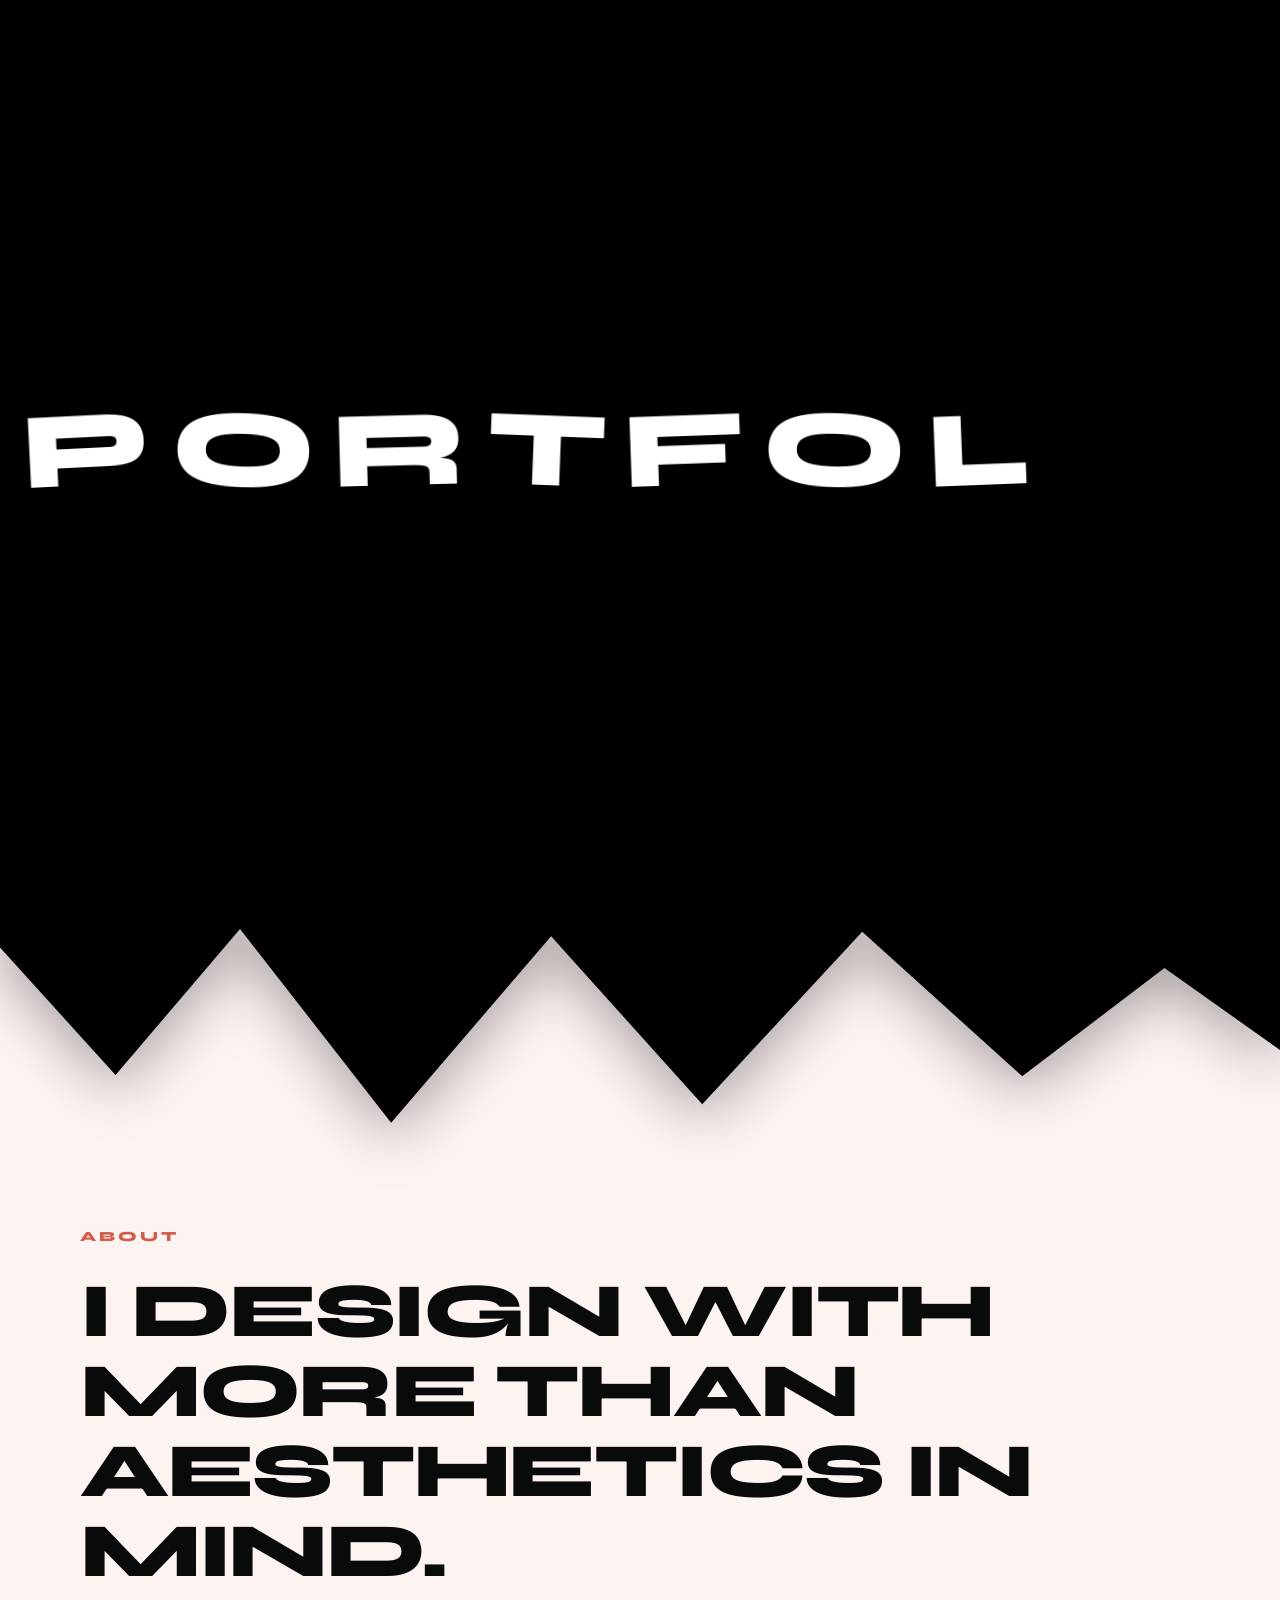
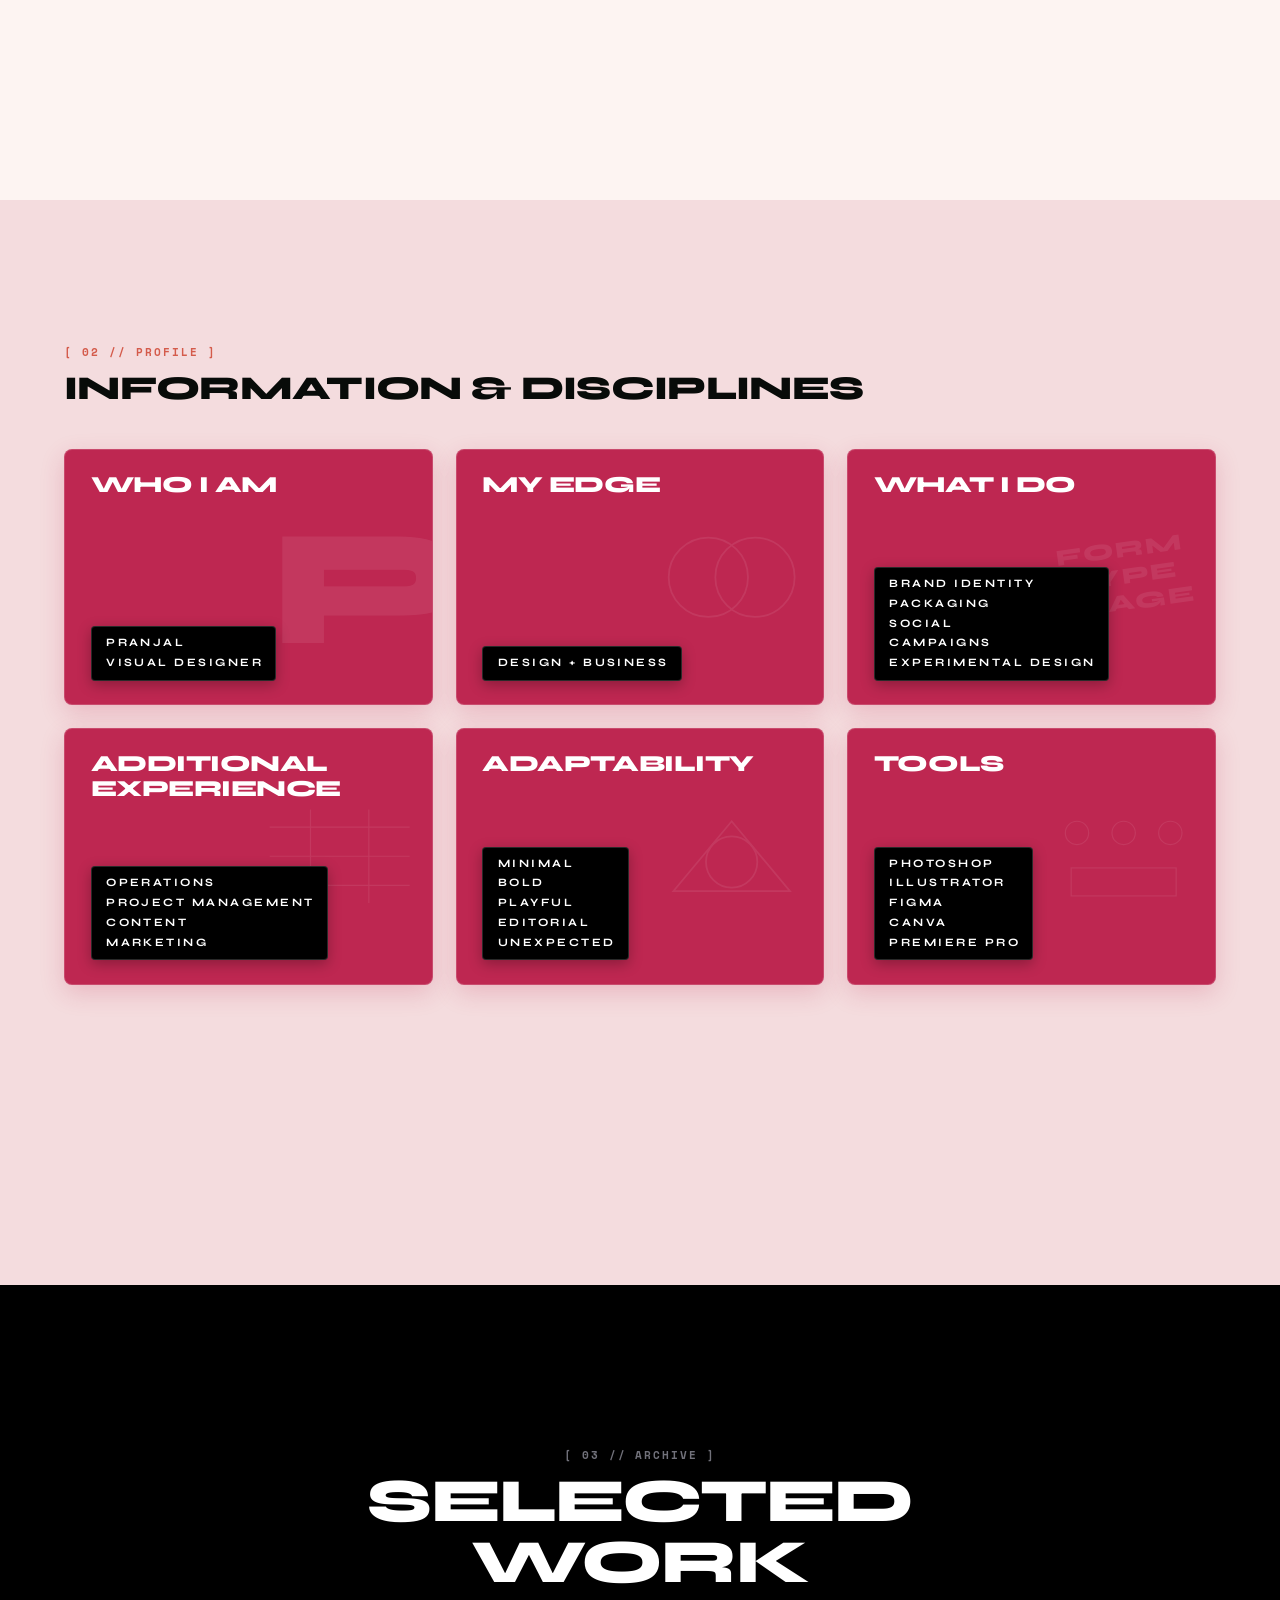
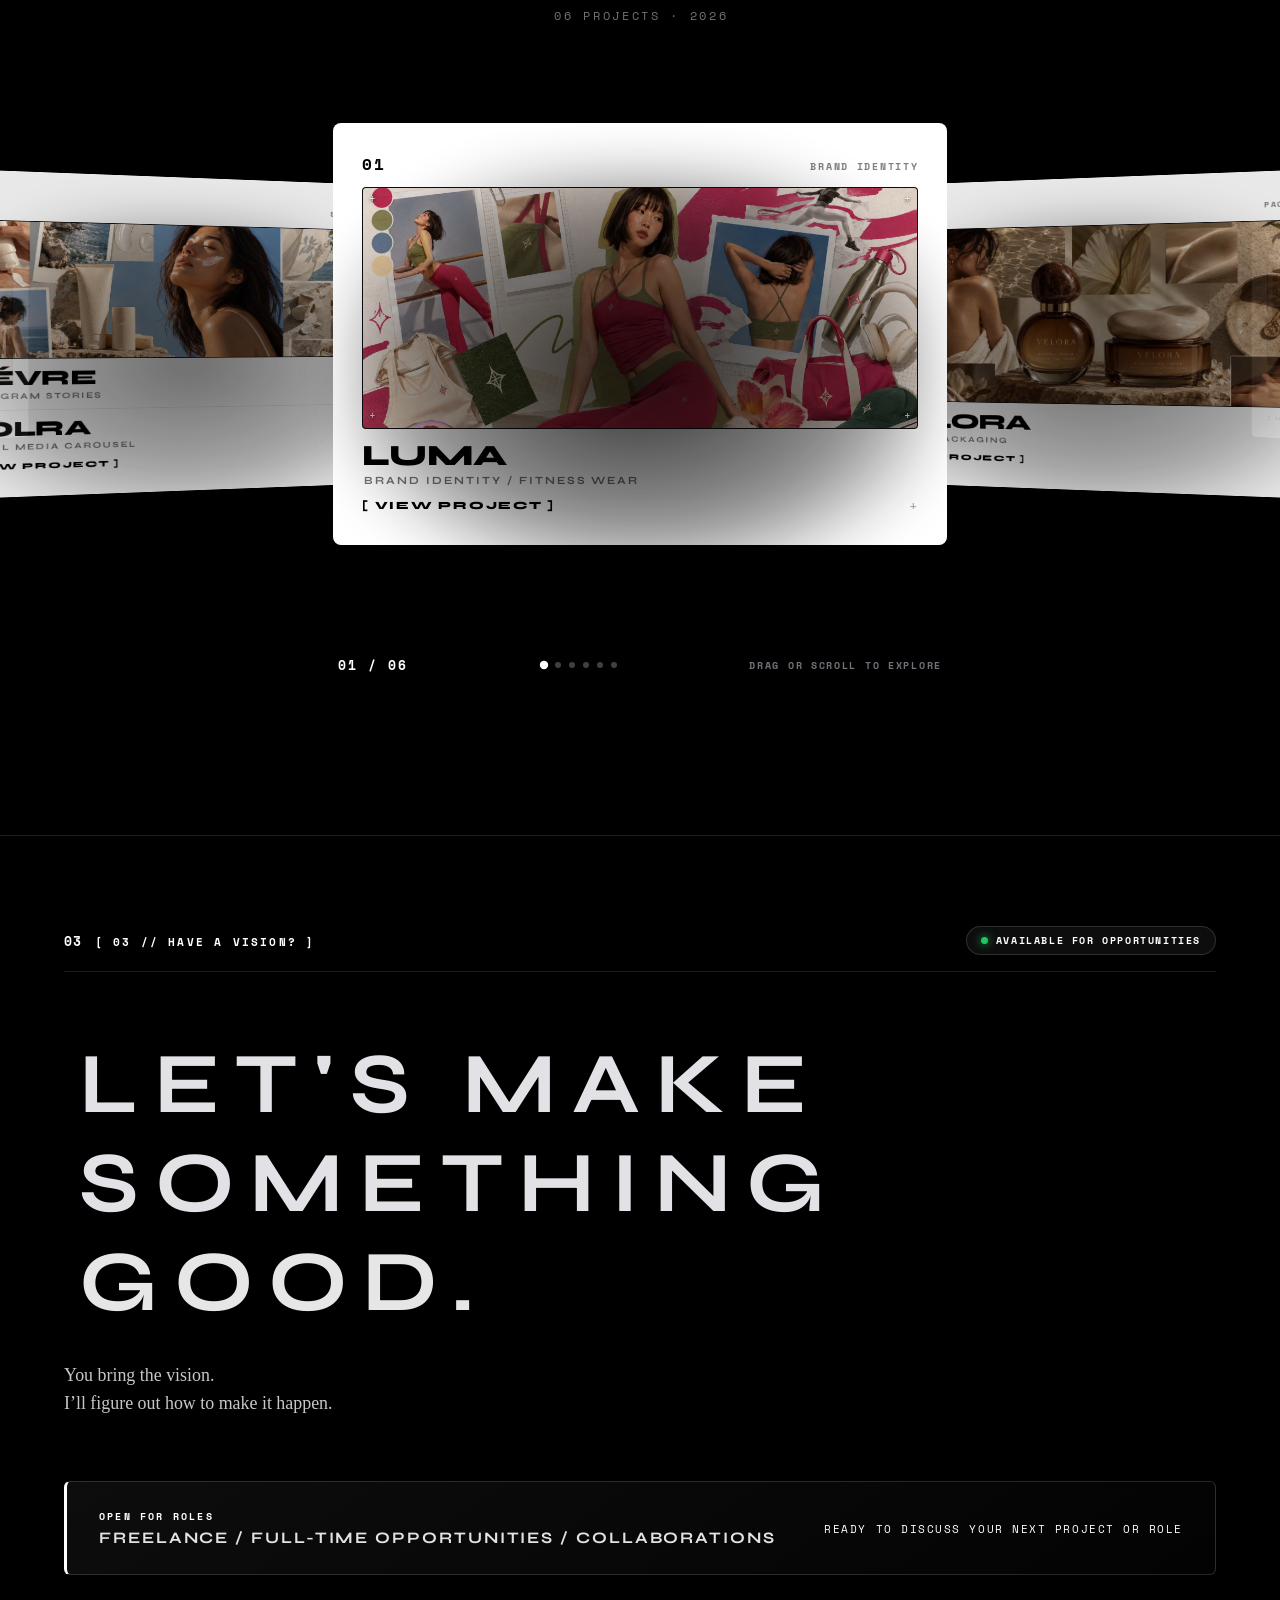
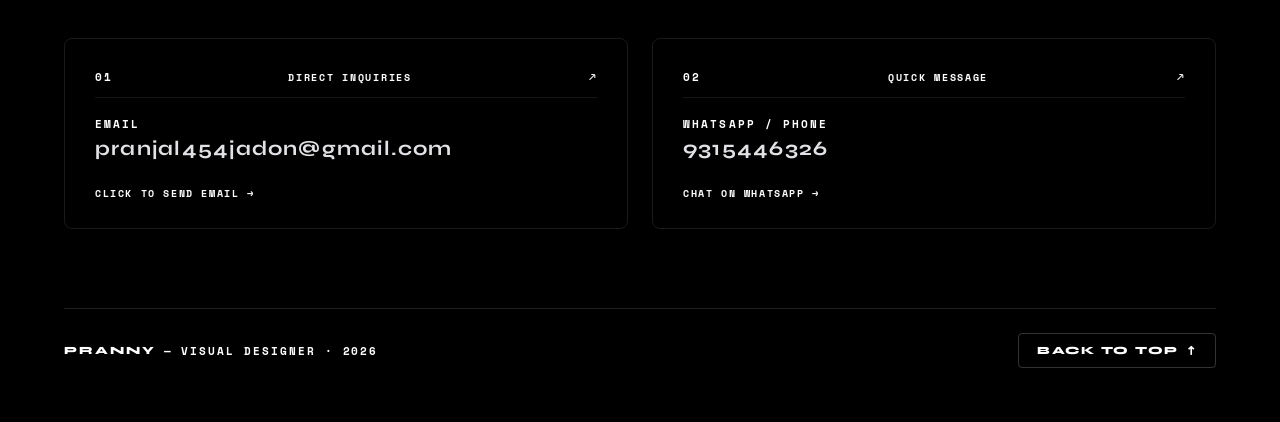
==== commit dcdc2969: "Update profile section" ====
--- a/index.html
+++ b/index.html
@@ -169,7 +169,7 @@
           </div>
         </article>
 
-        <!-- ROW 2 / BUTTON 04: BUSINESS -->
+        <!-- ROW 2 / BUTTON 04: ADDITIONAL EXPERIENCE -->
         <article class="info-block">
           <div class="card-ghost-layer" aria-hidden="true">
             <svg viewBox="0 0 140 100" class="ghost-svg">
@@ -181,7 +181,7 @@
             </svg>
           </div>
           <div class="card-inner">
-            <h4 class="btn-main-heading">BUSINESS</h4>
+            <h4 class="btn-main-heading">ADDITIONAL EXPERIENCE</h4>
             <div class="editorial-black-tag">
               <span class="tag-line">OPERATIONS</span>
               <span class="tag-line">PROJECT MANAGEMENT</span>
--- a/css/style.css
+++ b/css/style.css
@@ -1815,6 +1815,47 @@
     font-size: 8px;
     letter-spacing: 0.12em;
   }
+
+  /* Hero Section Mobile Responsiveness */
+  .title-container {
+    width: 100%;
+    padding: 0 16px;
+    box-sizing: border-box;
+  }
+
+  .main-title-wrapper {
+    max-width: 100%;
+  }
+
+  .main-title {
+    font-size: clamp(34px, 12.2vw, 56px);
+    max-width: 100%;
+  }
+
+  .role-title {
+    font-size: clamp(10px, 2.8vw, 13px);
+    letter-spacing: clamp(0.14em, 1.8vw, 0.28em);
+    text-indent: clamp(0.14em, 1.8vw, 0.28em);
+    margin-top: 18px;
+    margin-bottom: 8px;
+  }
+
+  .disciplines {
+    font-size: clamp(7.5px, 2.2vw, 9.5px);
+    letter-spacing: clamp(0.08em, 1.2vw, 0.16em);
+    text-indent: clamp(0.08em, 1.2vw, 0.16em);
+    padding: 0 8px;
+  }
+
+  /* Letter-Fall Intro Mobile Responsiveness */
+  .letter-fall-track {
+    gap: clamp(2px, 1vw, 8px);
+    padding: 0 8px;
+  }
+
+  .fall-letter {
+    font-size: clamp(24px, 8vw, 44px);
+  }
 }
 
 /* ================= PREFERS-REDUCED-MOTION ================= */
@@ -1928,10 +1969,11 @@
 .contact-main-headline {
   font-family: var(--font-display);
   font-size: clamp(34px, 7.2vw, 86px);
-  font-weight: 800;
-  letter-spacing: -0.035em;
-  line-height: 0.92;
-  color: #FFFFFF;
+  font-weight: 700;
+  letter-spacing: clamp(0.04em, 1.2vw, 0.22em);
+  text-indent: clamp(0.04em, 1.2vw, 0.22em);
+  line-height: 1.15;
+  color: var(--c-light-gray);
   text-transform: uppercase;
   display: flex;
   flex-direction: column;
@@ -1987,9 +2029,9 @@
 .cta-heading {
   font-family: var(--font-display);
   font-size: clamp(13.5px, 1.25vw, 16.5px);
-  font-weight: 800;
-  letter-spacing: 0.08em;
-  color: #FFFFFF;
+  font-weight: 700;
+  letter-spacing: clamp(0.04em, 1.2vw, 0.12em);
+  color: var(--c-light-gray);
   text-transform: uppercase;
 }
 
@@ -2100,9 +2142,9 @@
 .channel-val {
   font-family: var(--font-display);
   font-size: clamp(16px, 1.6vw, 22px);
-  font-weight: 800;
-  letter-spacing: -0.01em;
-  color: #FFFFFF;
+  font-weight: 700;
+  letter-spacing: clamp(0.02em, 0.8vw, 0.06em);
+  color: var(--c-light-gray);
   word-break: break-word;
 }
 
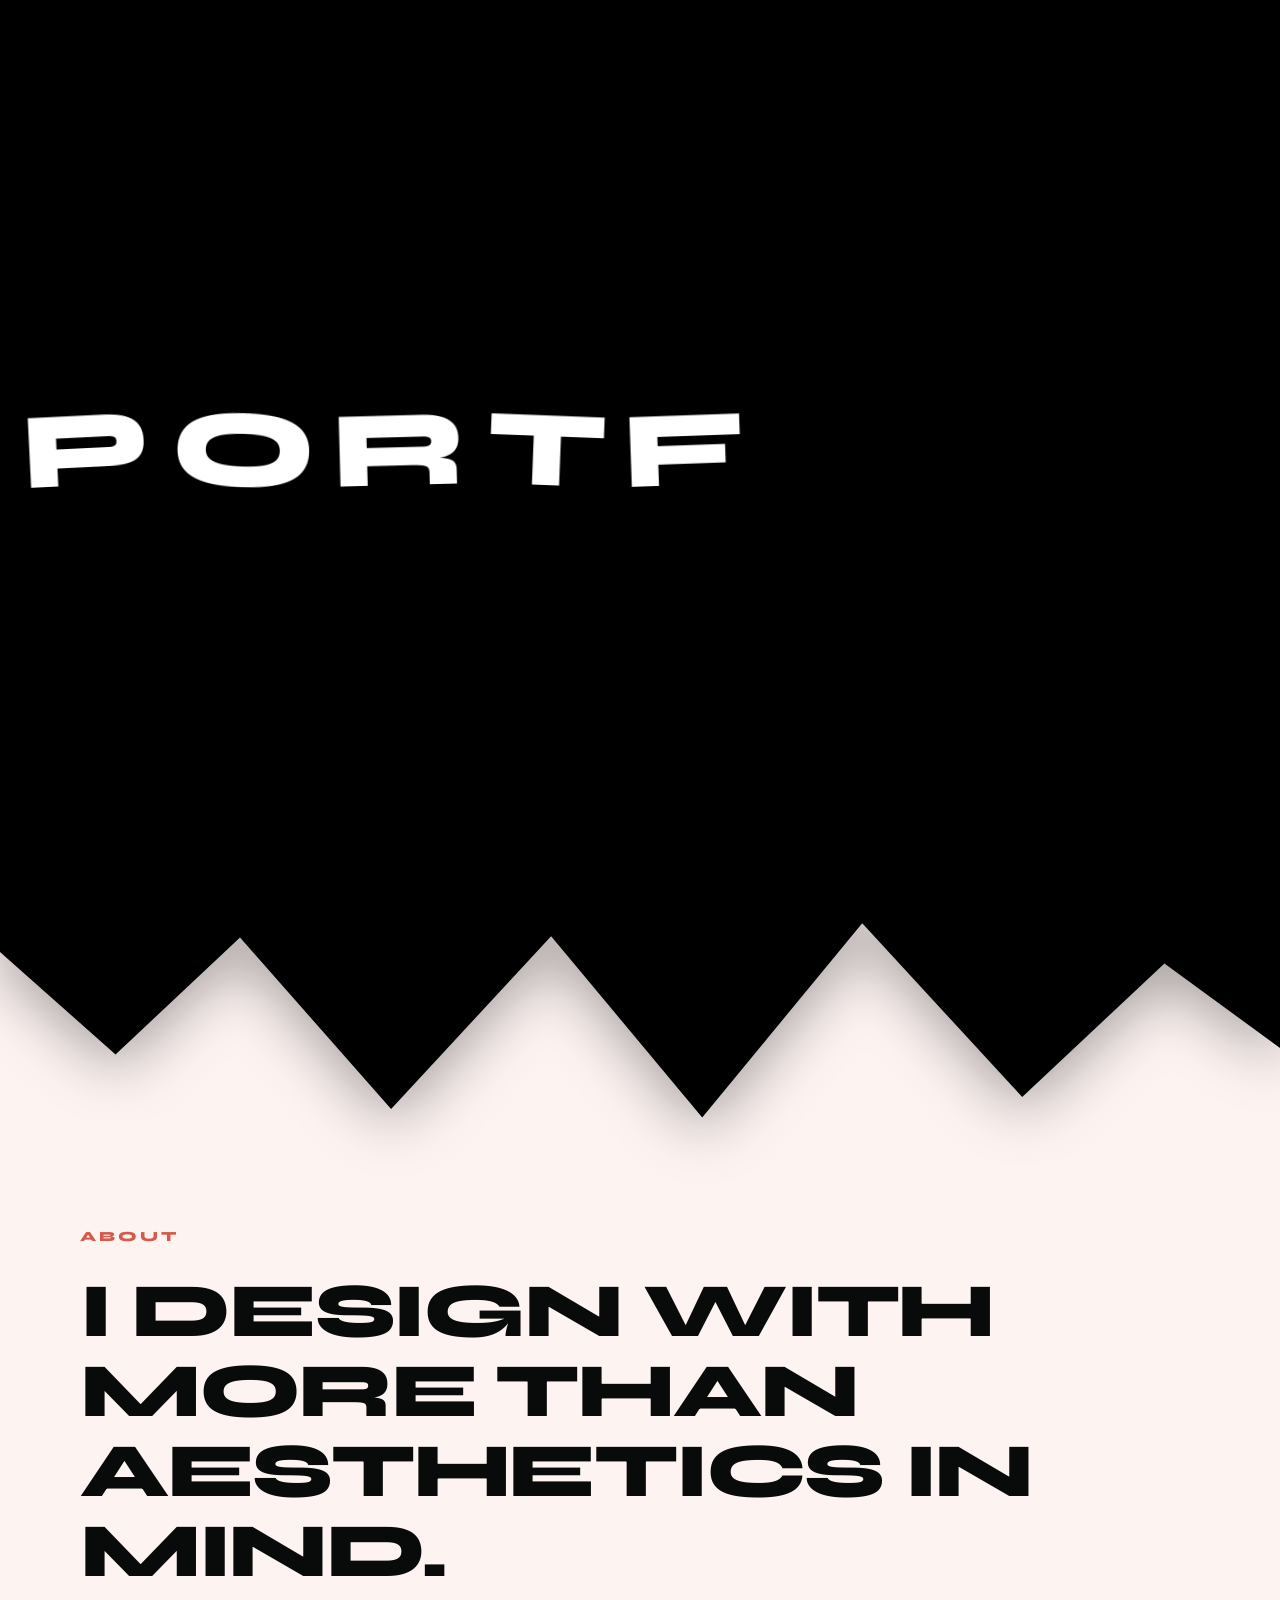
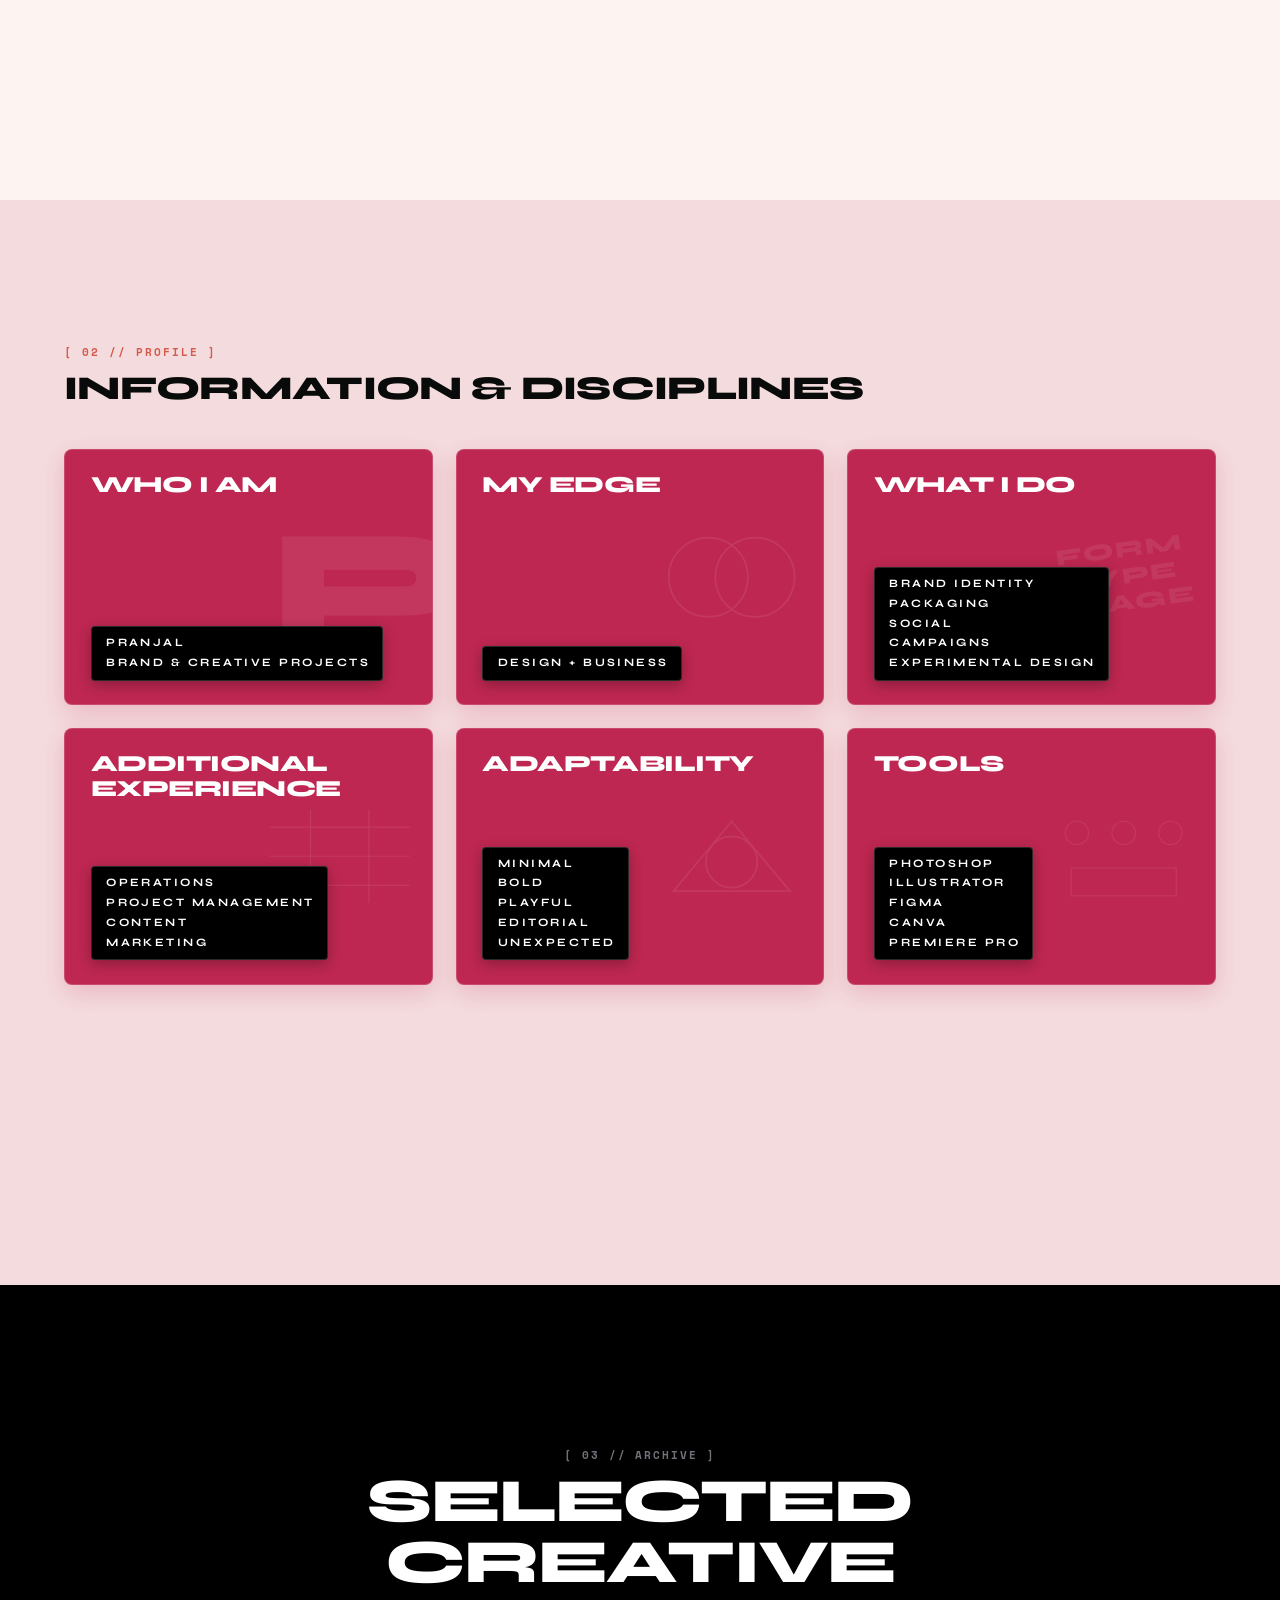
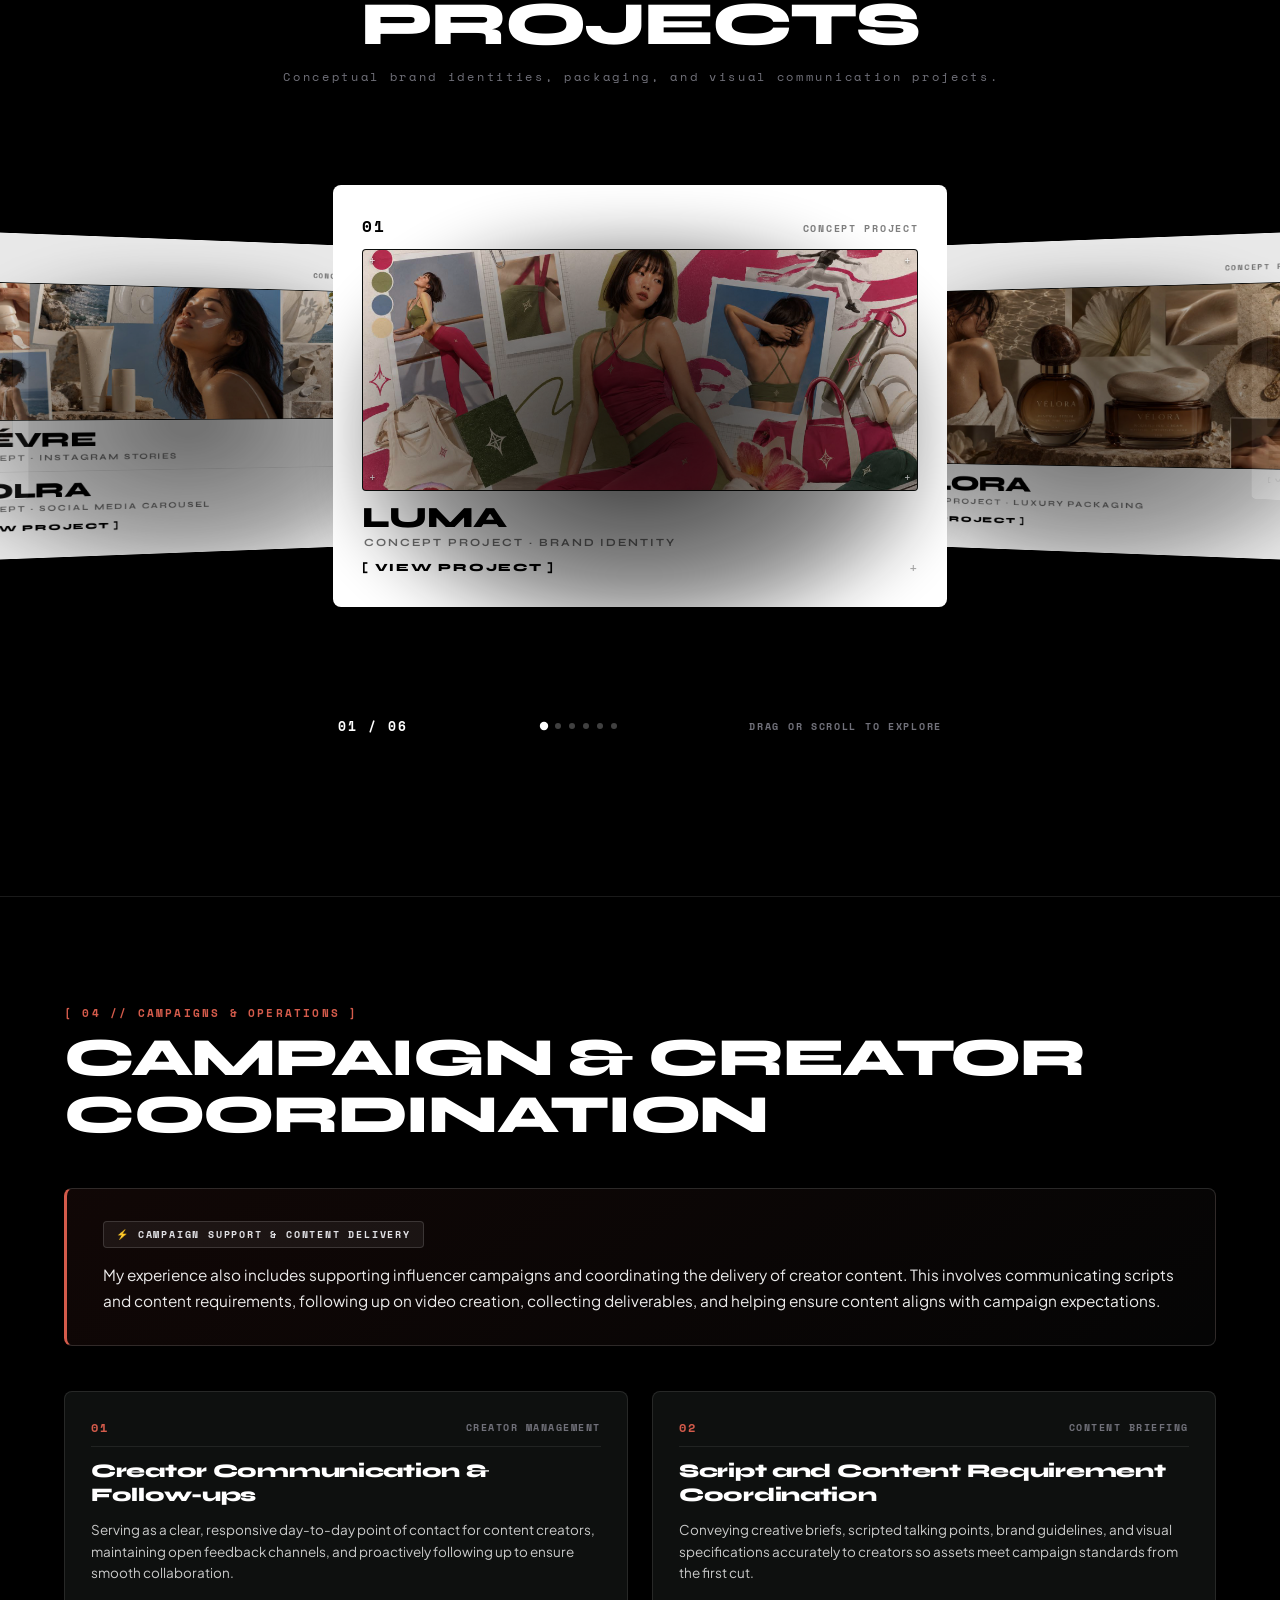
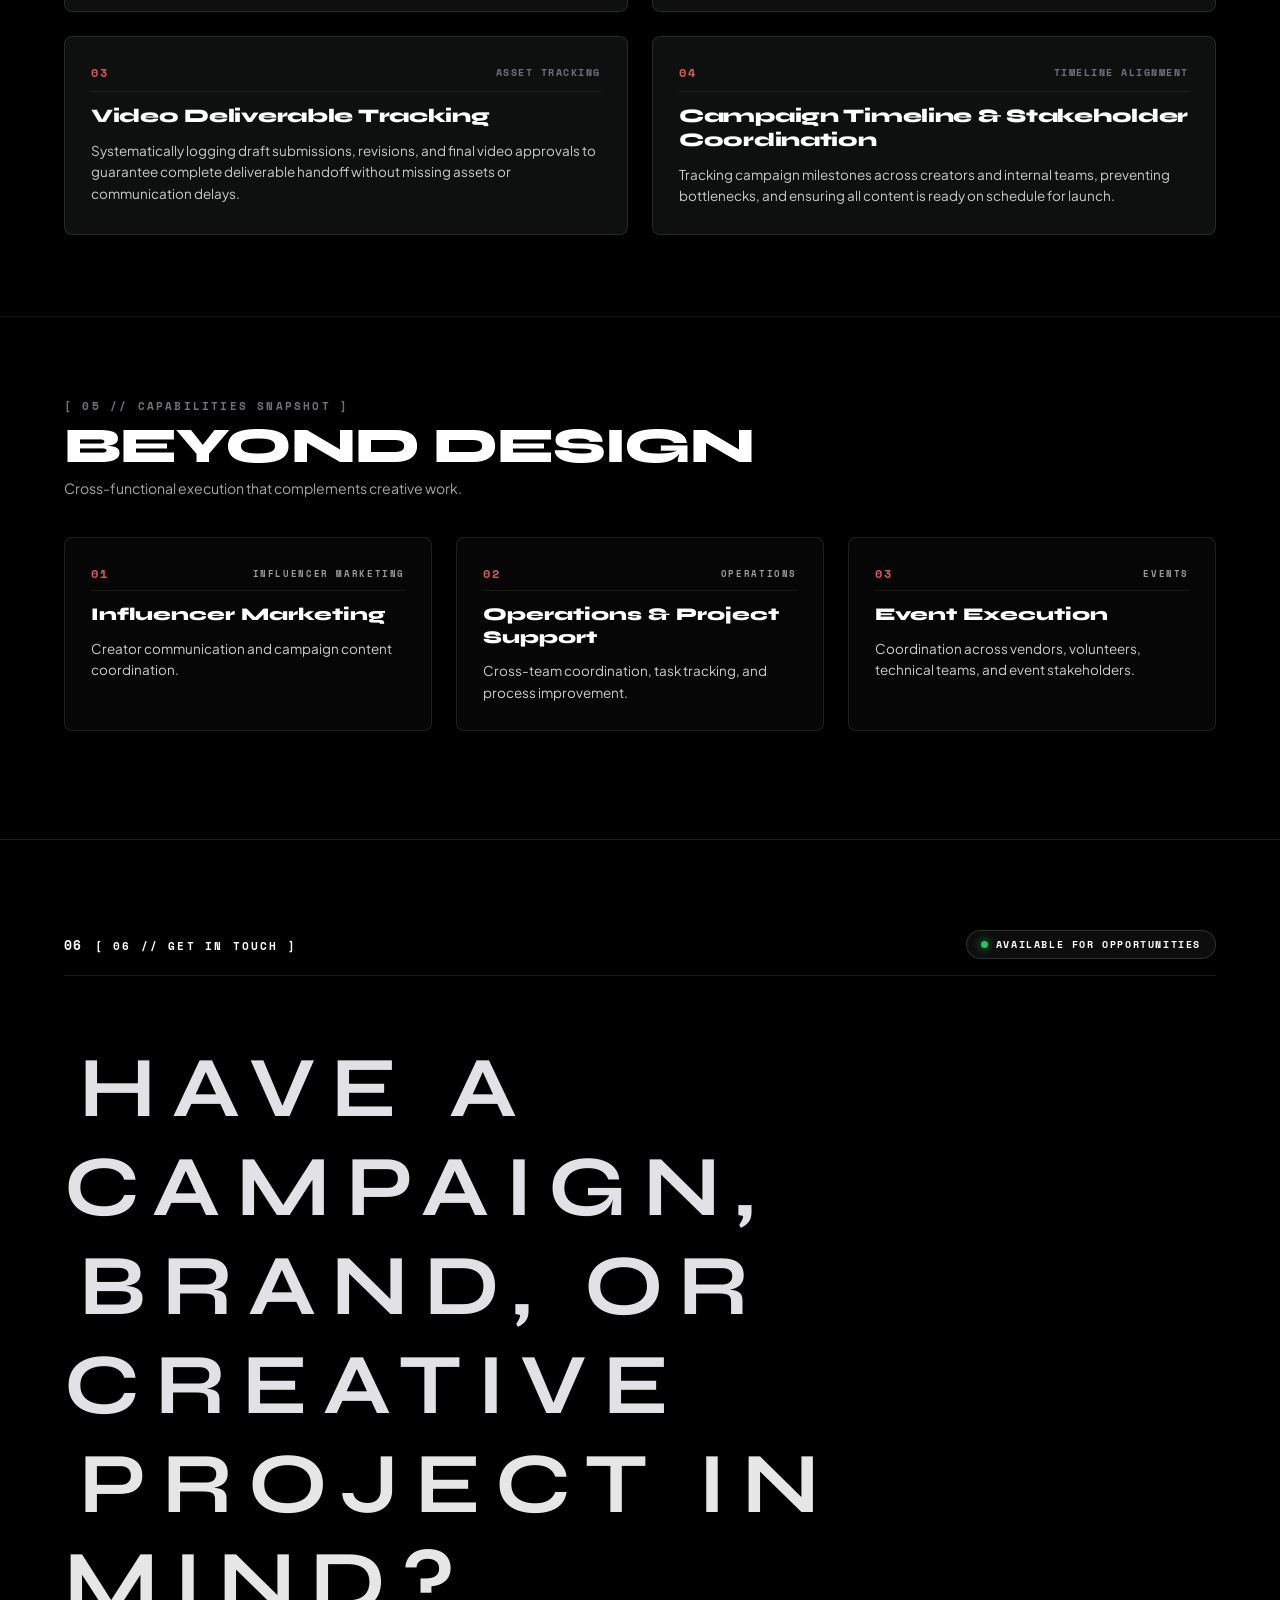
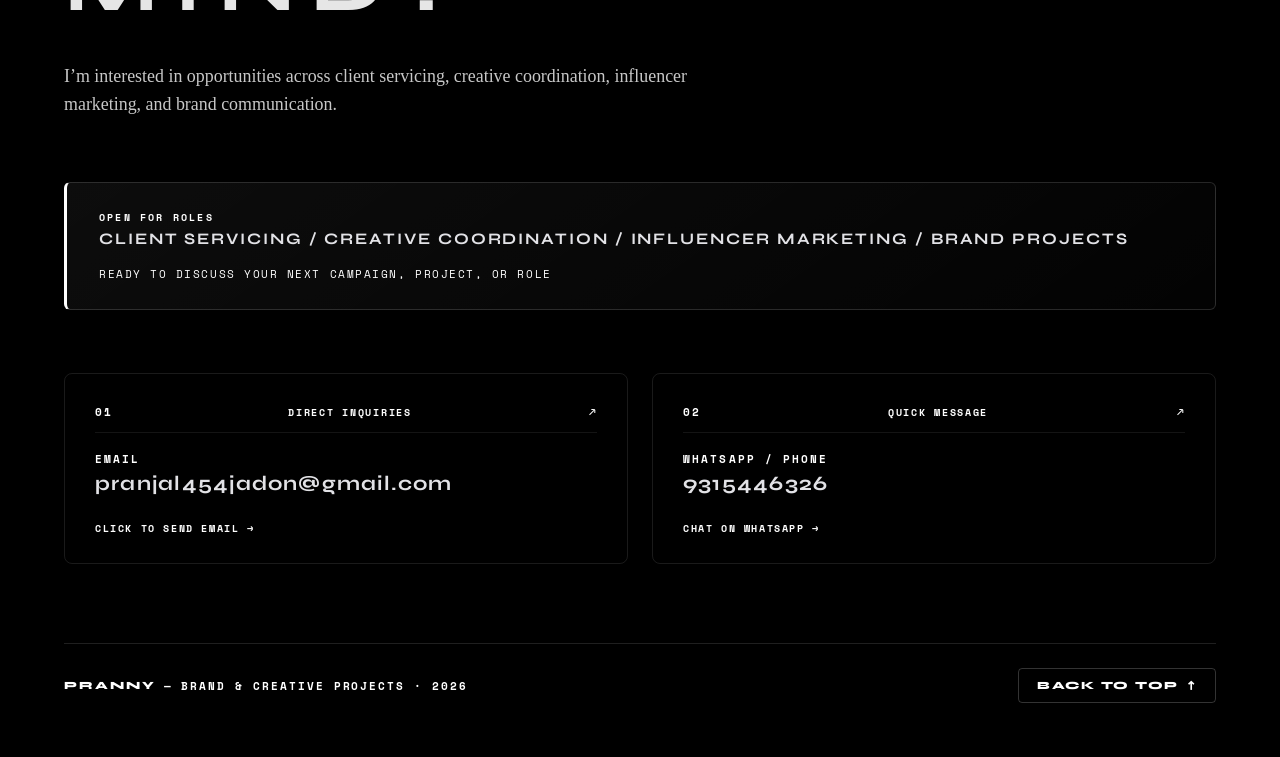
==== commit c924c79b: "Reposition portfolio for brand coordination, influencer marketing, and client servicing" ====
--- a/index.html
+++ b/index.html
@@ -3,8 +3,8 @@
 <head>
   <meta charset="UTF-8">
   <meta name="viewport" content="width=device-width, initial-scale=1.0, maximum-scale=1.0, user-scalable=no">
-  <title>PRANNY — Visual Designer</title>
-  <meta name="description" content="Portfolio of Pranny — Visual Designer. Brand Identity, Graphic Design, Art Direction.">
+  <title>PRANNY — Brand & Creative Projects · Coordination & Design</title>
+  <meta name="description" content="Portfolio of Pranny — Brand & Creative Projects. Client servicing, creative coordination, influencer marketing, campaign execution, and visual design.">
   
   <!-- Editorial Typography -->
   <link rel="preconnect" href="https://fonts.googleapis.com">
@@ -74,8 +74,21 @@
         <h1 class="main-title" id="main-title">PRANNY</h1>
         <canvas id="pranny-smoke-canvas" class="pranny-smoke-canvas" aria-hidden="true"></canvas>
       </div>
-      <p class="role-title" id="role-title">VISUAL DESIGNER</p>
-      <p class="disciplines" id="disciplines">BRAND IDENTITY · GRAPHIC DESIGN · ART DIRECTION</p>
+      <p class="role-title" id="role-title">BRAND & CREATIVE PROJECTS</p>
+      <h2 class="hero-headline" id="hero-headline">Connecting creative ideas with clear execution.</h2>
+      <p class="hero-intro" id="hero-intro">
+        I work across brand communication, influencer campaigns, social media, and creative execution. My experience includes coordinating creators, communicating content requirements, tracking deliverables, and working across teams to keep projects moving. I also bring a strong visual design perspective to brand identities, packaging, and digital content.
+      </p>
+      <div class="hero-cta-group" id="hero-cta-group">
+        <a href="#work" class="hero-cta-btn hero-cta-primary">
+          <span>View Creative Work</span>
+          <span class="btn-arrow" aria-hidden="true">↓</span>
+        </a>
+        <a href="#contact" class="hero-cta-btn hero-cta-secondary">
+          <span>Get in Touch</span>
+          <span class="btn-arrow" aria-hidden="true">→</span>
+        </a>
+      </div>
     </div>
 
     <!-- ZIG-ZAG SCREEN BREAK TRANSITION DIVIDER -->
@@ -131,7 +144,7 @@
             <h4 class="btn-main-heading">WHO I AM</h4>
             <div class="editorial-black-tag">
               <span class="tag-line">PRANJAL</span>
-              <span class="tag-line">VISUAL DESIGNER</span>
+              <span class="tag-line">BRAND & CREATIVE PROJECTS</span>
             </div>
           </div>
         </article>
@@ -250,8 +263,8 @@
       <!-- Section Header -->
       <div class="work-header">
         <span class="work-kicker">[ 03 // ARCHIVE ]</span>
-        <h2 class="work-main-title">SELECTED WORK</h2>
-        <p class="work-subtitle">06 PROJECTS · 2026</p>
+        <h2 class="work-main-title">SELECTED CREATIVE PROJECTS</h2>
+        <p class="work-subtitle">Conceptual brand identities, packaging, and visual communication projects.</p>
       </div>
 
       <!-- 3D Perspective Gallery Stage -->
@@ -259,11 +272,11 @@
         <div class="gallery-3d-track" id="gallery-3d-track">
 
           <!-- PANEL 01: LUMA -->
-          <a href="luma.html" class="gallery-panel gallery-panel-link" data-index="0" data-proj-num="PROJECT 01" data-proj-title="LUMA" data-proj-cat="BRAND IDENTITY / FITNESS WEAR" aria-label="Project 01: LUMA — Brand Identity / Fitness Wear">
+          <a href="luma.html" class="gallery-panel gallery-panel-link" data-index="0" data-proj-num="PROJECT 01" data-proj-title="LUMA" data-proj-cat="CONCEPT PROJECT · BRAND IDENTITY" aria-label="Concept Project 01: LUMA — Brand Identity / Activewear">
             <div class="panel-inner">
               <div class="panel-header">
                 <span class="panel-num">01</span>
-                <span class="panel-meta">BRAND IDENTITY</span>
+                <span class="panel-meta">CONCEPT PROJECT</span>
               </div>
               <div class="panel-cover-frame panel-cover-has-image">
                 <img src="assets/project-covers/luma-cover.jpg" alt="LUMA Brand Identity — Activewear Design System" class="panel-cover-img" loading="eager" draggable="false">
@@ -274,7 +287,7 @@
               </div>
               <div class="panel-body">
                 <h3 class="panel-title">LUMA</h3>
-                <p class="panel-category">BRAND IDENTITY / FITNESS WEAR</p>
+                <p class="panel-category">CONCEPT PROJECT · BRAND IDENTITY</p>
               </div>
               <div class="panel-footer">
                 <span class="panel-tag">[ VIEW PROJECT ]</span>
@@ -285,11 +298,11 @@
           </a>
 
           <!-- PANEL 02: VÉLORA -->
-          <a href="velora.html" class="gallery-panel gallery-panel-link" data-index="1" data-proj-num="PROJECT 02" data-proj-title="VÉLORA" data-proj-cat="LUXURY PACKAGING" aria-label="Project 02: VÉLORA — Luxury Packaging">
+          <a href="velora.html" class="gallery-panel gallery-panel-link" data-index="1" data-proj-num="PROJECT 02" data-proj-title="VÉLORA" data-proj-cat="CONCEPT PROJECT · LUXURY PACKAGING" aria-label="Concept Project 02: VÉLORA — Luxury Packaging">
             <div class="panel-inner">
               <div class="panel-header">
                 <span class="panel-num">02</span>
-                <span class="panel-meta">PACKAGING</span>
+                <span class="panel-meta">CONCEPT PROJECT</span>
               </div>
               <div class="panel-cover-frame panel-cover-has-image">
                 <img src="assets/project-covers/velora-cover.jpg" alt="VÉLORA Luxury Packaging — Botanical Skincare Design System" class="panel-cover-img" loading="eager" draggable="false">
@@ -300,7 +313,7 @@
               </div>
               <div class="panel-body">
                 <h3 class="panel-title">VÉLORA</h3>
-                <p class="panel-category">LUXURY PACKAGING</p>
+                <p class="panel-category">CONCEPT PROJECT · LUXURY PACKAGING</p>
               </div>
               <div class="panel-footer">
                 <span class="panel-tag">[ VIEW PROJECT ]</span>
@@ -311,11 +324,11 @@
           </a>
 
           <!-- PANEL 03: EXPERIMENTAL DESIGNS -->
-          <a href="experimental-designs.html" class="gallery-panel gallery-panel-link" data-index="2" data-proj-num="PROJECT 03" data-proj-title="EXPERIMENTAL DESIGNS" data-proj-cat="10 POSTER COLLECTION" aria-label="Project 03: EXPERIMENTAL DESIGNS — 10 Poster Collection">
+          <a href="experimental-designs.html" class="gallery-panel gallery-panel-link" data-index="2" data-proj-num="PROJECT 03" data-proj-title="EXPERIMENTAL DESIGNS" data-proj-cat="SELF-INITIATED · POSTER COLLECTION" aria-label="Self-Initiated Project 03: EXPERIMENTAL DESIGNS — 10 Poster Collection">
             <div class="panel-inner">
               <div class="panel-header">
                 <span class="panel-num">03</span>
-                <span class="panel-meta">POSTER COLLECTION</span>
+                <span class="panel-meta">SELF-INITIATED</span>
               </div>
               <div class="panel-cover-frame panel-cover-has-image">
                 <img src="assets/project-covers/experimental-designs-cover.jpg" alt="EXPERIMENTAL DESIGNS — 10 Poster Collection" class="panel-cover-img" loading="eager" draggable="false">
@@ -326,7 +339,7 @@
               </div>
               <div class="panel-body">
                 <h3 class="panel-title">EXPERIMENTAL DESIGNS</h3>
-                <p class="panel-category">10 POSTER COLLECTION</p>
+                <p class="panel-category">SELF-INITIATED · 10 POSTER COLLECTION</p>
               </div>
               <div class="panel-footer">
                 <span class="panel-tag">[ VIEW PROJECT ]</span>
@@ -337,11 +350,11 @@
           </a>
 
           <!-- PANEL 04: MOFFEE -->
-          <a href="moffee.html" class="gallery-panel gallery-panel-link" data-index="3" data-proj-num="PROJECT 04" data-proj-title="MOFFEE" data-proj-cat="SOCIAL MEDIA & BRAND CONTENT" aria-label="Project 04: MOFFEE — Social Media & Brand Content">
+          <a href="moffee.html" class="gallery-panel gallery-panel-link" data-index="3" data-proj-num="PROJECT 04" data-proj-title="MOFFEE" data-proj-cat="CONCEPT PROJECT · SOCIAL MEDIA" aria-label="Concept Project 04: MOFFEE — Social Media & Brand Content">
             <div class="panel-inner">
               <div class="panel-header">
                 <span class="panel-num">04</span>
-                <span class="panel-meta">SOCIAL MEDIA</span>
+                <span class="panel-meta">CONCEPT PROJECT</span>
               </div>
               <div class="panel-cover-frame panel-cover-has-image">
                 <img src="assets/project-covers/moffee-cover.jpg" alt="MOFFEE Social Media and Brand Content System" class="panel-cover-img" loading="eager" draggable="false">
@@ -352,7 +365,7 @@
               </div>
               <div class="panel-body">
                 <h3 class="panel-title">MOFFEE</h3>
-                <p class="panel-category">SOCIAL MEDIA & BRAND CONTENT</p>
+                <p class="panel-category">CONCEPT PROJECT · SOCIAL MEDIA & BRAND CONTENT</p>
               </div>
               <div class="panel-footer">
                 <span class="panel-tag">[ VIEW PROJECT ]</span>
@@ -363,11 +376,11 @@
           </a>
 
           <!-- PANEL 05: MONSTER MUNCH -->
-          <a href="monster-munch.html" class="gallery-panel gallery-panel-link" data-index="4" data-proj-num="PROJECT 05" data-proj-title="MONSTER MUNCH" data-proj-cat="SNACK PACKAGING" aria-label="Project 05: MONSTER MUNCH — Snack Packaging">
+          <a href="monster-munch.html" class="gallery-panel gallery-panel-link" data-index="4" data-proj-num="PROJECT 05" data-proj-title="MONSTER MUNCH" data-proj-cat="CONCEPT PROJECT · SNACK PACKAGING" aria-label="Concept Project 05: MONSTER MUNCH — Snack Packaging">
             <div class="panel-inner">
               <div class="panel-header">
                 <span class="panel-num">05</span>
-                <span class="panel-meta">PACKAGING</span>
+                <span class="panel-meta">CONCEPT PROJECT</span>
               </div>
               <div class="panel-cover-frame panel-cover-has-image">
                 <img src="assets/project-covers/monster-munch-cover.jpg" alt="MONSTER MUNCH Playful Snack Packaging Design System" class="panel-cover-img" loading="eager" draggable="false">
@@ -378,7 +391,7 @@
               </div>
               <div class="panel-body">
                 <h3 class="panel-title">MONSTER MUNCH</h3>
-                <p class="panel-category">SNACK PACKAGING</p>
+                <p class="panel-category">CONCEPT PROJECT · SNACK PACKAGING</p>
               </div>
               <div class="panel-footer">
                 <span class="panel-tag">[ VIEW PROJECT ]</span>
@@ -389,11 +402,11 @@
           </a>
 
           <!-- PANEL 06: SOCIAL MEDIA (NÉVRE + SOLRA) -->
-          <a href="nevre-solra.html" class="gallery-panel gallery-panel-link" data-index="5" data-proj-num="PROJECT 06" data-proj-title="SOCIAL MEDIA" data-proj-cat="NÉVRE (INSTAGRAM STORIES) · SOLRA (CAROUSEL)" aria-label="Project 06: SOCIAL MEDIA — NÉVRE and SOLRA">
+          <a href="nevre-solra.html" class="gallery-panel gallery-panel-link" data-index="5" data-proj-num="PROJECT 06" data-proj-title="SOCIAL MEDIA" data-proj-cat="CONCEPT PROJECTS · SOCIAL CONTENT" aria-label="Concept Projects 06: SOCIAL MEDIA — NÉVRE and SOLRA">
             <div class="panel-inner">
               <div class="panel-header">
                 <span class="panel-num">06</span>
-                <span class="panel-meta">SOCIAL MEDIA</span>
+                <span class="panel-meta">CONCEPT PROJECT</span>
               </div>
               <div class="panel-cover-frame panel-cover-has-image">
                 <img src="assets/project-covers/nevre-solra-cover.jpg" alt="NÉVRE and SOLRA Social Content Design" class="panel-cover-img" loading="eager" draggable="false">
@@ -405,12 +418,12 @@
               <div class="panel-body panel-dual-body">
                 <div class="dual-subproject">
                   <h3 class="panel-title-sub">NÉVRE</h3>
-                  <p class="panel-category">INSTAGRAM STORIES</p>
+                  <p class="panel-category">CONCEPT · INSTAGRAM STORIES</p>
                 </div>
                 <div class="dual-divider" aria-hidden="true"></div>
                 <div class="dual-subproject">
                   <h3 class="panel-title-sub">SOLRA</h3>
-                  <p class="panel-category">SOCIAL MEDIA CAROUSEL</p>
+                  <p class="panel-category">CONCEPT · SOCIAL MEDIA CAROUSEL</p>
                 </div>
               </div>
               <div class="panel-footer">
@@ -422,11 +435,11 @@
           </a>
 
           <!-- PANEL 07 (LOOP 01): LUMA -->
-          <a href="luma.html" class="gallery-panel gallery-panel-link" data-index="6" data-proj-num="PROJECT 01" data-proj-title="LUMA" data-proj-cat="BRAND IDENTITY / FITNESS WEAR" aria-label="Project 01: LUMA — Brand Identity / Fitness Wear">
+          <a href="luma.html" class="gallery-panel gallery-panel-link" data-index="6" data-proj-num="PROJECT 01" data-proj-title="LUMA" data-proj-cat="CONCEPT PROJECT · BRAND IDENTITY" aria-label="Concept Project 01: LUMA — Brand Identity / Activewear">
             <div class="panel-inner">
               <div class="panel-header">
                 <span class="panel-num">01</span>
-                <span class="panel-meta">BRAND IDENTITY</span>
+                <span class="panel-meta">CONCEPT PROJECT</span>
               </div>
               <div class="panel-cover-frame panel-cover-has-image">
                 <img src="assets/project-covers/luma-cover.jpg" alt="LUMA Brand Identity — Activewear Design System" class="panel-cover-img" loading="eager" draggable="false">
@@ -437,7 +450,7 @@
               </div>
               <div class="panel-body">
                 <h3 class="panel-title">LUMA</h3>
-                <p class="panel-category">BRAND IDENTITY / FITNESS WEAR</p>
+                <p class="panel-category">CONCEPT PROJECT · BRAND IDENTITY</p>
               </div>
               <div class="panel-footer">
                 <span class="panel-tag">[ VIEW PROJECT ]</span>
@@ -448,11 +461,11 @@
           </a>
 
           <!-- PANEL 08 (LOOP 02): VÉLORA -->
-          <a href="velora.html" class="gallery-panel gallery-panel-link" data-index="7" data-proj-num="PROJECT 02" data-proj-title="VÉLORA" data-proj-cat="LUXURY PACKAGING" aria-label="Project 02: VÉLORA — Luxury Packaging">
+          <a href="velora.html" class="gallery-panel gallery-panel-link" data-index="7" data-proj-num="PROJECT 02" data-proj-title="VÉLORA" data-proj-cat="CONCEPT PROJECT · LUXURY PACKAGING" aria-label="Concept Project 02: VÉLORA — Luxury Packaging">
             <div class="panel-inner">
               <div class="panel-header">
                 <span class="panel-num">02</span>
-                <span class="panel-meta">PACKAGING</span>
+                <span class="panel-meta">CONCEPT PROJECT</span>
               </div>
               <div class="panel-cover-frame panel-cover-has-image">
                 <img src="assets/project-covers/velora-cover.jpg" alt="VÉLORA Luxury Packaging — Botanical Skincare Design System" class="panel-cover-img" loading="eager" draggable="false">
@@ -463,7 +476,7 @@
               </div>
               <div class="panel-body">
                 <h3 class="panel-title">VÉLORA</h3>
-                <p class="panel-category">LUXURY PACKAGING</p>
+                <p class="panel-category">CONCEPT PROJECT · LUXURY PACKAGING</p>
               </div>
               <div class="panel-footer">
                 <span class="panel-tag">[ VIEW PROJECT ]</span>
@@ -474,11 +487,11 @@
           </a>
 
           <!-- PANEL 09 (LOOP 03): EXPERIMENTAL DESIGNS -->
-          <a href="experimental-designs.html" class="gallery-panel gallery-panel-link" data-index="8" data-proj-num="PROJECT 03" data-proj-title="EXPERIMENTAL DESIGNS" data-proj-cat="10 POSTER COLLECTION" aria-label="Project 03: EXPERIMENTAL DESIGNS — 10 Poster Collection">
+          <a href="experimental-designs.html" class="gallery-panel gallery-panel-link" data-index="8" data-proj-num="PROJECT 03" data-proj-title="EXPERIMENTAL DESIGNS" data-proj-cat="SELF-INITIATED · POSTER COLLECTION" aria-label="Self-Initiated Project 03: EXPERIMENTAL DESIGNS — 10 Poster Collection">
             <div class="panel-inner">
               <div class="panel-header">
                 <span class="panel-num">03</span>
-                <span class="panel-meta">POSTER COLLECTION</span>
+                <span class="panel-meta">SELF-INITIATED</span>
               </div>
               <div class="panel-cover-frame panel-cover-has-image">
                 <img src="assets/project-covers/experimental-designs-cover.jpg" alt="EXPERIMENTAL DESIGNS — 10 Poster Collection" class="panel-cover-img" loading="eager" draggable="false">
@@ -489,7 +502,7 @@
               </div>
               <div class="panel-body">
                 <h3 class="panel-title">EXPERIMENTAL DESIGNS</h3>
-                <p class="panel-category">10 POSTER COLLECTION</p>
+                <p class="panel-category">SELF-INITIATED · 10 POSTER COLLECTION</p>
               </div>
               <div class="panel-footer">
                 <span class="panel-tag">[ VIEW PROJECT ]</span>
@@ -500,11 +513,11 @@
           </a>
 
           <!-- PANEL 10 (LOOP 04): MOFFEE -->
-          <a href="moffee.html" class="gallery-panel gallery-panel-link" data-index="9" data-proj-num="PROJECT 04" data-proj-title="MOFFEE" data-proj-cat="SOCIAL MEDIA & BRAND CONTENT" aria-label="Project 04: MOFFEE — Social Media & Brand Content">
+          <a href="moffee.html" class="gallery-panel gallery-panel-link" data-index="9" data-proj-num="PROJECT 04" data-proj-title="MOFFEE" data-proj-cat="CONCEPT PROJECT · SOCIAL MEDIA" aria-label="Concept Project 04: MOFFEE — Social Media & Brand Content">
             <div class="panel-inner">
               <div class="panel-header">
                 <span class="panel-num">04</span>
-                <span class="panel-meta">SOCIAL MEDIA</span>
+                <span class="panel-meta">CONCEPT PROJECT</span>
               </div>
               <div class="panel-cover-frame panel-cover-has-image">
                 <img src="assets/project-covers/moffee-cover.jpg" alt="MOFFEE Social Media and Brand Content System" class="panel-cover-img" loading="eager" draggable="false">
@@ -515,7 +528,7 @@
               </div>
               <div class="panel-body">
                 <h3 class="panel-title">MOFFEE</h3>
-                <p class="panel-category">SOCIAL MEDIA & BRAND CONTENT</p>
+                <p class="panel-category">CONCEPT PROJECT · SOCIAL MEDIA & BRAND CONTENT</p>
               </div>
               <div class="panel-footer">
                 <span class="panel-tag">[ VIEW PROJECT ]</span>
@@ -526,11 +539,11 @@
           </a>
 
           <!-- PANEL 11 (LOOP 05): MONSTER MUNCH -->
-          <a href="monster-munch.html" class="gallery-panel gallery-panel-link" data-index="10" data-proj-num="PROJECT 05" data-proj-title="MONSTER MUNCH" data-proj-cat="SNACK PACKAGING" aria-label="Project 05: MONSTER MUNCH — Snack Packaging">
+          <a href="monster-munch.html" class="gallery-panel gallery-panel-link" data-index="10" data-proj-num="PROJECT 05" data-proj-title="MONSTER MUNCH" data-proj-cat="CONCEPT PROJECT · SNACK PACKAGING" aria-label="Concept Project 05: MONSTER MUNCH — Snack Packaging">
             <div class="panel-inner">
               <div class="panel-header">
                 <span class="panel-num">05</span>
-                <span class="panel-meta">PACKAGING</span>
+                <span class="panel-meta">CONCEPT PROJECT</span>
               </div>
               <div class="panel-cover-frame panel-cover-has-image">
                 <img src="assets/project-covers/monster-munch-cover.jpg" alt="MONSTER MUNCH Playful Snack Packaging Design System" class="panel-cover-img" loading="eager" draggable="false">
@@ -541,7 +554,7 @@
               </div>
               <div class="panel-body">
                 <h3 class="panel-title">MONSTER MUNCH</h3>
-                <p class="panel-category">SNACK PACKAGING</p>
+                <p class="panel-category">CONCEPT PROJECT · SNACK PACKAGING</p>
               </div>
               <div class="panel-footer">
                 <span class="panel-tag">[ VIEW PROJECT ]</span>
@@ -552,11 +565,11 @@
           </a>
 
           <!-- PANEL 12 (LOOP 06): SOCIAL MEDIA (NÉVRE + SOLRA) -->
-          <a href="nevre-solra.html" class="gallery-panel gallery-panel-link" data-index="11" data-proj-num="PROJECT 06" data-proj-title="SOCIAL MEDIA" data-proj-cat="NÉVRE (INSTAGRAM STORIES) · SOLRA (CAROUSEL)" aria-label="Project 06: SOCIAL MEDIA — NÉVRE and SOLRA">
+          <a href="nevre-solra.html" class="gallery-panel gallery-panel-link" data-index="11" data-proj-num="PROJECT 06" data-proj-title="SOCIAL MEDIA" data-proj-cat="CONCEPT PROJECTS · SOCIAL CONTENT" aria-label="Concept Projects 06: SOCIAL MEDIA — NÉVRE and SOLRA">
             <div class="panel-inner">
               <div class="panel-header">
                 <span class="panel-num">06</span>
-                <span class="panel-meta">SOCIAL MEDIA</span>
+                <span class="panel-meta">CONCEPT PROJECT</span>
               </div>
               <div class="panel-cover-frame panel-cover-has-image">
                 <img src="assets/project-covers/nevre-solra-cover.jpg" alt="NÉVRE and SOLRA Social Content Design" class="panel-cover-img" loading="eager" draggable="false">
@@ -568,12 +581,12 @@
               <div class="panel-body panel-dual-body">
                 <div class="dual-subproject">
                   <h3 class="panel-title-sub">NÉVRE</h3>
-                  <p class="panel-category">INSTAGRAM STORIES</p>
+                  <p class="panel-category">CONCEPT · INSTAGRAM STORIES</p>
                 </div>
                 <div class="dual-divider" aria-hidden="true"></div>
                 <div class="dual-subproject">
                   <h3 class="panel-title-sub">SOLRA</h3>
-                  <p class="panel-category">SOCIAL MEDIA CAROUSEL</p>
+                  <p class="panel-category">CONCEPT · SOCIAL MEDIA CAROUSEL</p>
                 </div>
               </div>
               <div class="panel-footer">
@@ -605,6 +618,126 @@
   </section>
 
   <!-- =========================================================
+       CAMPAIGN & CREATOR COORDINATION SECTION
+       ========================================================= -->
+  <section class="coordination-section" id="coordination" aria-label="Campaign and Creator Coordination">
+    <div class="coordination-container">
+      
+      <!-- Section Header -->
+      <div class="coordination-header">
+        <span class="coordination-kicker">[ 04 // CAMPAIGNS & OPERATIONS ]</span>
+        <h2 class="coordination-main-title">CAMPAIGN & CREATOR COORDINATION</h2>
+      </div>
+
+      <!-- Main Overview & Copy -->
+      <div class="coordination-intro-card">
+        <div class="coordination-badge">
+          <span class="coord-icon" aria-hidden="true">⚡</span>
+          <span class="coord-badge-text">CAMPAIGN SUPPORT & CONTENT DELIVERY</span>
+        </div>
+        <p class="coordination-lead-text">
+          My experience also includes supporting influencer campaigns and coordinating the delivery of creator content. This involves communicating scripts and content requirements, following up on video creation, collecting deliverables, and helping ensure content aligns with campaign expectations.
+        </p>
+      </div>
+
+      <!-- 4 Capability Points Grid -->
+      <div class="coordination-grid">
+        
+        <!-- Point 01 -->
+        <article class="coord-card">
+          <div class="coord-card-header">
+            <span class="coord-num">01</span>
+            <span class="coord-tag">CREATOR MANAGEMENT</span>
+          </div>
+          <h3 class="coord-title">Creator Communication & Follow-ups</h3>
+          <p class="coord-desc">Serving as a clear, responsive day-to-day point of contact for content creators, maintaining open feedback channels, and proactively following up to ensure smooth collaboration.</p>
+        </article>
+
+        <!-- Point 02 -->
+        <article class="coord-card">
+          <div class="coord-card-header">
+            <span class="coord-num">02</span>
+            <span class="coord-tag">CONTENT BRIEFING</span>
+          </div>
+          <h3 class="coord-title">Script and Content Requirement Coordination</h3>
+          <p class="coord-desc">Conveying creative briefs, scripted talking points, brand guidelines, and visual specifications accurately to creators so assets meet campaign standards from the first cut.</p>
+        </article>
+
+        <!-- Point 03 -->
+        <article class="coord-card">
+          <div class="coord-card-header">
+            <span class="coord-num">03</span>
+            <span class="coord-tag">ASSET TRACKING</span>
+          </div>
+          <h3 class="coord-title">Video Deliverable Tracking</h3>
+          <p class="coord-desc">Systematically logging draft submissions, revisions, and final video approvals to guarantee complete deliverable handoff without missing assets or communication delays.</p>
+        </article>
+
+        <!-- Point 04 -->
+        <article class="coord-card">
+          <div class="coord-card-header">
+            <span class="coord-num">04</span>
+            <span class="coord-tag">TIMELINE ALIGNMENT</span>
+          </div>
+          <h3 class="coord-title">Campaign Timeline & Stakeholder Coordination</h3>
+          <p class="coord-desc">Tracking campaign milestones across creators and internal teams, preventing bottlenecks, and ensuring all content is ready on schedule for launch.</p>
+        </article>
+
+      </div>
+
+    </div>
+  </section>
+
+  <!-- =========================================================
+       BEYOND DESIGN — SIMPLE EXPERIENCE SNAPSHOT
+       ========================================================= -->
+  <section class="beyond-section" id="beyond" aria-label="Beyond Design — Experience Snapshot">
+    <div class="beyond-container">
+      
+      <div class="beyond-header">
+        <span class="beyond-kicker">[ 05 // CAPABILITIES SNAPSHOT ]</span>
+        <h2 class="beyond-main-title">BEYOND DESIGN</h2>
+        <p class="beyond-subtitle">Cross-functional execution that complements creative work.</p>
+      </div>
+
+      <div class="beyond-grid">
+        
+        <!-- SNAPSHOT 01: INFLUENCER MARKETING -->
+        <div class="beyond-card">
+          <div class="beyond-card-top">
+            <span class="beyond-num">01</span>
+            <span class="beyond-cat">INFLUENCER MARKETING</span>
+          </div>
+          <h3 class="beyond-card-title">Influencer Marketing</h3>
+          <p class="beyond-card-desc">Creator communication and campaign content coordination.</p>
+        </div>
+
+        <!-- SNAPSHOT 02: OPERATIONS & PROJECT SUPPORT -->
+        <div class="beyond-card">
+          <div class="beyond-card-top">
+            <span class="beyond-num">02</span>
+            <span class="beyond-cat">OPERATIONS</span>
+          </div>
+          <h3 class="beyond-card-title">Operations & Project Support</h3>
+          <p class="beyond-card-desc">Cross-team coordination, task tracking, and process improvement.</p>
+        </div>
+
+        <!-- SNAPSHOT 03: EVENT EXECUTION -->
+        <div class="beyond-card">
+          <div class="beyond-card-top">
+            <span class="beyond-num">03</span>
+            <span class="beyond-cat">EVENTS</span>
+          </div>
+          <h3 class="beyond-card-title">Event Execution</h3>
+          <p class="beyond-card-desc">Coordination across vendors, volunteers, technical teams, and event stakeholders.</p>
+        </div>
+
+      </div>
+
+    </div>
+  </section>
+
+  <!-- =========================================================
        CONTACT SCREEN — EDITORIAL PORTFOLIO SIGN-OFF
        ========================================================= -->
   <section class="contact-screen" id="contact" aria-label="Contact and Inquiries">
@@ -613,8 +746,8 @@
       <!-- Top Meta Tag / Section Header -->
       <div class="contact-meta-header reveal-step-1">
         <div class="contact-kicker-wrap">
-          <span class="contact-num">03</span>
-          <span class="contact-kicker">[ 03 // HAVE A VISION? ]</span>
+          <span class="contact-num">06</span>
+          <span class="contact-kicker">[ 06 // GET IN TOUCH ]</span>
         </div>
         <div class="availability-badge" aria-label="Availability status">
           <span class="status-dot" aria-hidden="true"></span>
@@ -625,13 +758,12 @@
       <!-- Main Headline Hero Composition -->
       <div class="contact-hero-composition">
         <h2 class="contact-main-headline reveal-step-2">
-          <span class="headline-row">LET'S MAKE</span>
-          <span class="headline-row">SOMETHING</span>
-          <span class="headline-row headline-accent">GOOD.</span>
+          <span class="headline-row">HAVE A CAMPAIGN,</span>
+          <span class="headline-row">BRAND, OR CREATIVE</span>
+          <span class="headline-row headline-accent">PROJECT IN MIND?</span>
         </h2>
         <p class="contact-statement-lead">
-          <span class="lead-line reveal-step-2-sub">You bring the vision.</span>
-          <span class="lead-line reveal-step-3">I’ll figure out how to make it happen.</span>
+          <span class="lead-line reveal-step-3">I’m interested in opportunities across client servicing, creative coordination, influencer marketing, and brand communication.</span>
         </p>
       </div>
 
@@ -639,10 +771,10 @@
       <div class="recruiter-cta-banner reveal-step-5">
         <div class="cta-left">
           <span class="cta-label">OPEN FOR ROLES</span>
-          <p class="cta-heading">FREELANCE / FULL-TIME OPPORTUNITIES / COLLABORATIONS</p>
+          <p class="cta-heading">CLIENT SERVICING / CREATIVE COORDINATION / INFLUENCER MARKETING / BRAND PROJECTS</p>
         </div>
         <div class="cta-right">
-          <span class="cta-sub">READY TO DISCUSS YOUR NEXT PROJECT OR ROLE</span>
+          <span class="cta-sub">READY TO DISCUSS YOUR NEXT CAMPAIGN, PROJECT, OR ROLE</span>
         </div>
       </div>
 
@@ -690,7 +822,7 @@
           <div class="footer-brand-wrap">
             <span class="footer-brand-name">PRANNY</span>
             <span class="footer-brand-dash">—</span>
-            <span class="footer-brand-role">VISUAL DESIGNER · 2026</span>
+            <span class="footer-brand-role">BRAND & CREATIVE PROJECTS · 2026</span>
           </div>
           <a href="#hero" class="back-to-top-btn" aria-label="Back to top of page">
             <span>BACK TO TOP</span>
@@ -724,15 +856,15 @@
         <!-- OPENING HERO COVER -->
         <header class="luma-hero-section">
           <div class="luma-hero-meta">
-            <span class="luma-kicker">[ CASE STUDY 01 ]</span>
-            <span class="luma-category-tag">WOMEN'S ACTIVEWEAR</span>
+            <span class="luma-kicker">[ CASE STUDY 01 // CONCEPT PROJECT ]</span>
+            <span class="luma-category-tag">CONCEPT PROJECT · WOMEN'S ACTIVEWEAR</span>
           </div>
           
           <div class="luma-hero-title-group">
             <span class="luma-specimen-num">01</span>
             <h1 class="luma-main-title">LUMA</h1>
-            <p class="luma-subheading">BRAND IDENTITY CASE STUDY</p>
-            <p class="luma-category-label">Women's Activewear · Brand Identity & Design System</p>
+            <p class="luma-subheading">CONCEPT BRAND IDENTITY & APPAREL CASE STUDY</p>
+            <p class="luma-category-label">Self-Initiated Concept Project · Women's Activewear · Brand Identity & Design System</p>
           </div>
 
           <!-- Cover Artwork (luma-01.png) -->
@@ -769,6 +901,18 @@
               <span class="d-tag">CONFIDENT</span>
               <span class="d-tag">PLAYFUL</span>
             </div>
+          </div>
+
+          <div class="brief-card">
+            <span class="brief-card-num">05 // INTENDED AUDIENCE</span>
+            <h3 class="brief-card-title">CONFIDENT & ACTIVE WOMEN</h3>
+            <p class="brief-card-text">Designed for active women seeking workout apparel that combines technical comfort with expressive style, breaking away from standard muted fitness fashion.</p>
+          </div>
+
+          <div class="brief-card">
+            <span class="brief-card-num">06 // DESIGN RATIONALE</span>
+            <h3 class="brief-card-title">VIBRANCY & SCALABILITY</h3>
+            <p class="brief-card-text">Warm terracotta and bold typography were chosen to convey energy and empowerment, designed as a unified system across physical apparel, packaging dielines, and digital campaigns.</p>
           </div>
         </section>
 
@@ -906,7 +1050,7 @@
               <span class="back-arrow" aria-hidden="true">←</span>
               <span class="back-text">BACK TO SELECTED WORK</span>
             </button>
-            <span class="footer-specimen-tag">PRANNY · VISUAL DESIGNER · 2026</span>
+            <span class="footer-specimen-tag">PRANNY · BRAND & CREATIVE PROJECTS · 2026</span>
           </div>
         </footer>
 
@@ -928,8 +1072,8 @@
             <div class="placeholder-crosshair ph-br" aria-hidden="true">+</div>
             <div class="placeholder-notice">
               <span class="placeholder-icon" aria-hidden="true">⌖</span>
-              <p class="placeholder-label">[ PROJECT ARTWORK WILL BE ADDED LATER ]</p>
-              <span class="placeholder-sublabel">CASE STUDY SPECIMEN · 2026</span>
+              <p class="placeholder-label">[ CREATIVE PROJECT ARCHIVE ]</p>
+              <span class="placeholder-sublabel">CONCEPT CASE STUDY SPECIMEN · 2026</span>
             </div>
           </div>
         </main>
@@ -951,7 +1095,7 @@
       
       <!-- Top Editorial Subtitle / Meta -->
       <header class="editorial-panel-header">
-        <span class="editorial-panel-kicker">PRANNY SINGH / GRAPHIC DESIGN / 2026</span>
+        <span class="editorial-panel-kicker">PRANNY SINGH / BRAND & CREATIVE PROJECTS / 2026</span>
         <span class="editorial-panel-spec">[ 04 // WORK TRANSITION ]</span>
       </header>
       
@@ -959,7 +1103,7 @@
       <div class="editorial-poster-body">
         <span class="editorial-poster-num">04</span>
         <h2 class="editorial-poster-title">SELECTED</h2>
-        <h2 class="editorial-poster-title">WORK</h2>
+        <h2 class="editorial-poster-title">PROJECTS</h2>
       </div>
       
       <!-- Bottom Editorial Footer -->
--- a/css/style.css
+++ b/css/style.css
@@ -1,5 +1,5 @@
 /* ==========================================================================
-   PRANNY — VISUAL DESIGNER
+   PRANNY — BRAND & CREATIVE PROJECTS
    Minimal Editorial Title Screen with Hidden Graphic Canvas, Graphic Navbar & About Transition
    ========================================================================== */
 
@@ -226,14 +226,15 @@
 .hero-screen {
   position: relative;
   width: 100vw;
-  height: 100vh;
-  min-height: 700px;
+  min-height: 100vh;
+  height: auto;
   display: flex;
   align-items: center;
   justify-content: center;
   background-color: var(--c-black);
-  padding: 24px;
+  padding: clamp(100px, 13vh, 150px) clamp(20px, 4vw, 48px) clamp(160px, 18vw, 240px);
   z-index: 10;
+  box-sizing: border-box;
 }
 
 /* Hidden Graphic System Canvas */
@@ -256,6 +257,8 @@
   justify-content: center;
   text-align: center;
   pointer-events: auto;
+  max-width: 860px;
+  width: 100%;
 }
 
 /* 1. Main Title: PRANNY with Smoke/Ink Overlay */
@@ -274,7 +277,7 @@
 
 .main-title {
   font-family: var(--font-display);
-  font-size: clamp(64px, 12vw, 160px);
+  font-size: clamp(60px, 11vw, 150px);
   font-weight: 800;
   letter-spacing: -0.035em;
   line-height: 0.9;
@@ -294,19 +297,20 @@
   z-index: 2;
 }
 
-/* 2. Role Title: VISUAL DESIGNER */
+/* 2. Role Title: BRAND & CREATIVE PROJECTS */
 .role-title {
   font-family: var(--font-display);
-  font-size: clamp(12px, 1.4vw, 18px);
+  font-size: clamp(11.5px, 1.25vw, 15px);
   font-weight: 700;
   letter-spacing: 0.28em;
   text-indent: 0.28em;
-  color: var(--c-light-gray);
-  margin-top: clamp(24px, 3.5vh, 40px);
-  margin-bottom: clamp(8px, 1.2vh, 14px);
+  color: var(--c-terracotta);
+  text-transform: uppercase;
+  margin-top: clamp(20px, 2.8vh, 32px);
+  margin-bottom: clamp(12px, 1.6vh, 18px);
   opacity: 0;
   transform: translateY(14px);
-  transition: opacity 0.9s cubic-bezier(0.16, 1, 0.3, 1) 0.3s, transform 0.9s cubic-bezier(0.16, 1, 0.3, 1) 0.3s;
+  transition: opacity 0.9s cubic-bezier(0.16, 1, 0.3, 1) 0.25s, transform 0.9s cubic-bezier(0.16, 1, 0.3, 1) 0.25s;
 }
 
 body.hero-revealed .role-title {
@@ -314,22 +318,117 @@
   transform: translateY(0);
 }
 
-/* 3. Disciplines Descriptor */
-.disciplines {
-  font-family: var(--font-mono);
-  font-size: clamp(9px, 0.95vw, 12px);
-  font-weight: 400;
-  letter-spacing: 0.18em;
-  text-indent: 0.18em;
-  color: var(--c-muted);
+/* 3. Hero Headline */
+.hero-headline {
+  font-family: var(--font-display);
+  font-size: clamp(24px, 3.8vw, 46px);
+  font-weight: 800;
+  letter-spacing: -0.025em;
+  line-height: 1.18;
+  color: var(--c-white);
+  max-width: 820px;
+  margin: 0 auto clamp(14px, 2vh, 20px);
+  text-wrap: balance;
   opacity: 0;
-  transform: translateY(10px);
-  transition: opacity 0.9s cubic-bezier(0.16, 1, 0.3, 1) 0.5s, transform 0.9s cubic-bezier(0.16, 1, 0.3, 1) 0.5s;
-}
-
-body.hero-revealed .disciplines {
+  transform: translateY(14px);
+  transition: opacity 0.9s cubic-bezier(0.16, 1, 0.3, 1) 0.4s, transform 0.9s cubic-bezier(0.16, 1, 0.3, 1) 0.4s;
+}
+
+body.hero-revealed .hero-headline {
   opacity: 1;
   transform: translateY(0);
+}
+
+/* 4. Hero Intro Statement */
+.hero-intro {
+  font-family: var(--font-sans);
+  font-size: clamp(14px, 1.12vw, 16.5px);
+  font-weight: 400;
+  line-height: 1.68;
+  color: rgba(255, 255, 255, 0.82);
+  max-width: 720px;
+  margin: 0 auto clamp(24px, 3.5vh, 36px);
+  opacity: 0;
+  transform: translateY(14px);
+  transition: opacity 0.9s cubic-bezier(0.16, 1, 0.3, 1) 0.55s, transform 0.9s cubic-bezier(0.16, 1, 0.3, 1) 0.55s;
+}
+
+body.hero-revealed .hero-intro {
+  opacity: 1;
+  transform: translateY(0);
+}
+
+/* 5. Hero CTA Buttons Group */
+.hero-cta-group {
+  display: flex;
+  align-items: center;
+  justify-content: center;
+  gap: clamp(12px, 1.8vw, 18px);
+  flex-wrap: wrap;
+  opacity: 0;
+  transform: translateY(14px);
+  transition: opacity 0.9s cubic-bezier(0.16, 1, 0.3, 1) 0.7s, transform 0.9s cubic-bezier(0.16, 1, 0.3, 1) 0.7s;
+}
+
+body.hero-revealed .hero-cta-group {
+  opacity: 1;
+  transform: translateY(0);
+}
+
+.hero-cta-btn {
+  display: inline-flex;
+  align-items: center;
+  gap: 10px;
+  padding: 13px 26px;
+  border-radius: 4px;
+  font-family: var(--font-display);
+  font-size: 11.5px;
+  font-weight: 800;
+  letter-spacing: 0.14em;
+  text-transform: uppercase;
+  text-decoration: none;
+  cursor: pointer;
+  transition: background-color 0.25s ease, border-color 0.25s ease, color 0.25s ease, transform 0.25s cubic-bezier(0.16, 1, 0.3, 1), box-shadow 0.25s ease;
+}
+
+.hero-cta-primary {
+  background-color: #FFFFFF;
+  color: #000000;
+  border: 1px solid #FFFFFF;
+}
+
+.hero-cta-primary:hover {
+  background-color: var(--c-terracotta);
+  border-color: var(--c-terracotta);
+  color: #FFFFFF;
+  transform: translateY(-2px);
+  box-shadow: 0 10px 24px rgba(212, 91, 75, 0.35);
+}
+
+.hero-cta-secondary {
+  background-color: transparent;
+  color: #FFFFFF;
+  border: 1px solid rgba(255, 255, 255, 0.32);
+}
+
+.hero-cta-secondary:hover {
+  background-color: rgba(255, 255, 255, 0.08);
+  border-color: #FFFFFF;
+  color: #FFFFFF;
+  transform: translateY(-2px);
+}
+
+.hero-cta-btn .btn-arrow {
+  display: inline-block;
+  transition: transform 0.2s ease;
+}
+
+.hero-cta-primary:hover .btn-arrow {
+  transform: translateY(2px);
+}
+
+.hero-cta-secondary:hover .btn-arrow {
+  transform: translateX(3px);
 }
 
 /* =========================================================
@@ -2330,3 +2429,287 @@
     transition: none !important;
   }
 }
+
+/* =========================================================
+   CAMPAIGN & CREATOR COORDINATION SECTION
+   ========================================================= */
+.coordination-section {
+  position: relative;
+  width: 100vw;
+  background-color: var(--c-black);
+  color: var(--c-white);
+  padding: clamp(90px, 12vh, 140px) clamp(24px, 5vw, 64px) clamp(70px, 9vh, 110px);
+  border-top: 1px solid rgba(255, 255, 255, 0.1);
+  box-sizing: border-box;
+  display: flex;
+  justify-content: center;
+  z-index: 8;
+}
+
+.coordination-container {
+  max-width: 1160px;
+  width: 100%;
+  display: flex;
+  flex-direction: column;
+  gap: clamp(36px, 5vh, 52px);
+}
+
+.coordination-header {
+  display: flex;
+  flex-direction: column;
+  gap: 8px;
+  text-align: left;
+}
+
+.coordination-kicker {
+  font-family: var(--font-mono);
+  font-size: 11px;
+  font-weight: 700;
+  color: var(--c-terracotta);
+  letter-spacing: 0.2em;
+  text-transform: uppercase;
+}
+
+.coordination-main-title {
+  font-family: var(--font-display);
+  font-size: clamp(28px, 4.2vw, 54px);
+  font-weight: 800;
+  letter-spacing: -0.025em;
+  line-height: 1.06;
+  text-transform: uppercase;
+  color: #FFFFFF;
+}
+
+.coordination-intro-card {
+  background: linear-gradient(145deg, rgba(212, 91, 75, 0.08), rgba(255, 255, 255, 0.02));
+  border: 1px solid rgba(255, 255, 255, 0.14);
+  border-left: 3px solid var(--c-terracotta);
+  border-radius: 8px;
+  padding: clamp(24px, 3.5vh, 34px) clamp(20px, 3vw, 36px);
+  display: flex;
+  flex-direction: column;
+  gap: 14px;
+}
+
+.coordination-badge {
+  display: inline-flex;
+  align-items: center;
+  gap: 8px;
+  width: fit-content;
+  background: rgba(255, 255, 255, 0.06);
+  border: 1px solid rgba(255, 255, 255, 0.14);
+  border-radius: 4px;
+  padding: 5px 12px;
+  font-family: var(--font-mono);
+  font-size: 10px;
+  font-weight: 700;
+  letter-spacing: 0.18em;
+  color: var(--c-light-gray);
+  text-transform: uppercase;
+}
+
+.coordination-lead-text {
+  font-family: var(--font-sans);
+  font-size: clamp(15px, 1.2vw, 17.5px);
+  font-weight: 400;
+  line-height: 1.68;
+  color: rgba(255, 255, 255, 0.92);
+}
+
+.coordination-grid {
+  display: grid;
+  grid-template-columns: repeat(2, 1fr);
+  gap: clamp(16px, 2vw, 24px);
+  width: 100%;
+}
+
+.coord-card {
+  background-color: #0E100F;
+  border: 1px solid rgba(255, 255, 255, 0.1);
+  border-radius: 8px;
+  padding: clamp(24px, 3vh, 30px) clamp(20px, 2.5vw, 26px);
+  display: flex;
+  flex-direction: column;
+  gap: 12px;
+  transition: transform 0.25s cubic-bezier(0.16, 1, 0.3, 1), border-color 0.25s ease, background-color 0.25s ease;
+}
+
+.coord-card:hover {
+  transform: translateY(-3px);
+  border-color: rgba(212, 91, 75, 0.45);
+  background-color: #121513;
+}
+
+.coord-card-header {
+  display: flex;
+  justify-content: space-between;
+  align-items: center;
+  border-bottom: 1px solid rgba(255, 255, 255, 0.08);
+  padding-bottom: 10px;
+}
+
+.coord-num {
+  font-family: var(--font-mono);
+  font-size: 12px;
+  font-weight: 700;
+  color: var(--c-terracotta);
+  letter-spacing: 0.15em;
+}
+
+.coord-tag {
+  font-family: var(--font-mono);
+  font-size: 9.5px;
+  font-weight: 700;
+  color: var(--c-muted);
+  letter-spacing: 0.16em;
+  text-transform: uppercase;
+}
+
+.coord-title {
+  font-family: var(--font-display);
+  font-size: clamp(17px, 1.5vw, 21px);
+  font-weight: 800;
+  letter-spacing: -0.015em;
+  line-height: 1.25;
+  color: #FFFFFF;
+}
+
+.coord-desc {
+  font-family: var(--font-sans);
+  font-size: clamp(13.5px, 1.05vw, 15px);
+  font-weight: 400;
+  line-height: 1.6;
+  color: rgba(255, 255, 255, 0.78);
+}
+
+/* =========================================================
+   BEYOND DESIGN — SIMPLE EXPERIENCE SNAPSHOT
+   ========================================================= */
+.beyond-section {
+  position: relative;
+  width: 100vw;
+  background-color: var(--c-black);
+  color: var(--c-white);
+  padding: clamp(70px, 9vh, 110px) clamp(24px, 5vw, 64px) clamp(90px, 12vh, 130px);
+  border-top: 1px solid rgba(255, 255, 255, 0.08);
+  box-sizing: border-box;
+  display: flex;
+  justify-content: center;
+  z-index: 8;
+}
+
+.beyond-container {
+  max-width: 1160px;
+  width: 100%;
+  display: flex;
+  flex-direction: column;
+  gap: clamp(32px, 4.5vh, 46px);
+}
+
+.beyond-header {
+  display: flex;
+  flex-direction: column;
+  gap: 6px;
+  text-align: left;
+}
+
+.beyond-kicker {
+  font-family: var(--font-mono);
+  font-size: 11px;
+  font-weight: 700;
+  color: var(--c-muted);
+  letter-spacing: 0.2em;
+  text-transform: uppercase;
+}
+
+.beyond-main-title {
+  font-family: var(--font-display);
+  font-size: clamp(28px, 4.2vw, 50px);
+  font-weight: 800;
+  letter-spacing: -0.025em;
+  line-height: 1.06;
+  text-transform: uppercase;
+  color: #FFFFFF;
+}
+
+.beyond-subtitle {
+  font-family: var(--font-sans);
+  font-size: clamp(13.5px, 1.1vw, 15.5px);
+  color: rgba(255, 255, 255, 0.65);
+}
+
+.beyond-grid {
+  display: grid;
+  grid-template-columns: repeat(3, 1fr);
+  gap: clamp(16px, 2vw, 24px);
+  width: 100%;
+}
+
+.beyond-card {
+  background: rgba(255, 255, 255, 0.025);
+  border: 1px solid rgba(255, 255, 255, 0.1);
+  border-radius: 8px;
+  padding: clamp(24px, 3vh, 32px) clamp(20px, 2.2vw, 26px);
+  display: flex;
+  flex-direction: column;
+  gap: 12px;
+  transition: transform 0.25s cubic-bezier(0.16, 1, 0.3, 1), border-color 0.25s ease, background-color 0.25s ease;
+}
+
+.beyond-card:hover {
+  transform: translateY(-3px);
+  border-color: rgba(255, 255, 255, 0.28);
+  background: rgba(255, 255, 255, 0.05);
+}
+
+.beyond-card-top {
+  display: flex;
+  justify-content: space-between;
+  align-items: center;
+  border-bottom: 1px solid rgba(255, 255, 255, 0.08);
+  padding-bottom: 8px;
+}
+
+.beyond-num {
+  font-family: var(--font-mono);
+  font-size: 11.5px;
+  font-weight: 700;
+  color: var(--c-terracotta);
+  letter-spacing: 0.15em;
+}
+
+.beyond-cat {
+  font-family: var(--font-mono);
+  font-size: 9px;
+  font-weight: 700;
+  color: rgba(255, 255, 255, 0.6);
+  letter-spacing: 0.18em;
+  text-transform: uppercase;
+}
+
+.beyond-card-title {
+  font-family: var(--font-display);
+  font-size: clamp(17px, 1.4vw, 20px);
+  font-weight: 800;
+  color: #FFFFFF;
+  line-height: 1.25;
+}
+
+.beyond-card-desc {
+  font-family: var(--font-sans);
+  font-size: clamp(13.5px, 1.05vw, 15px);
+  font-weight: 400;
+  line-height: 1.6;
+  color: rgba(255, 255, 255, 0.8);
+}
+
+@media (max-width: 860px) {
+  .coordination-grid {
+    grid-template-columns: 1fr;
+  }
+
+  .beyond-grid {
+    grid-template-columns: 1fr;
+  }
+}
+
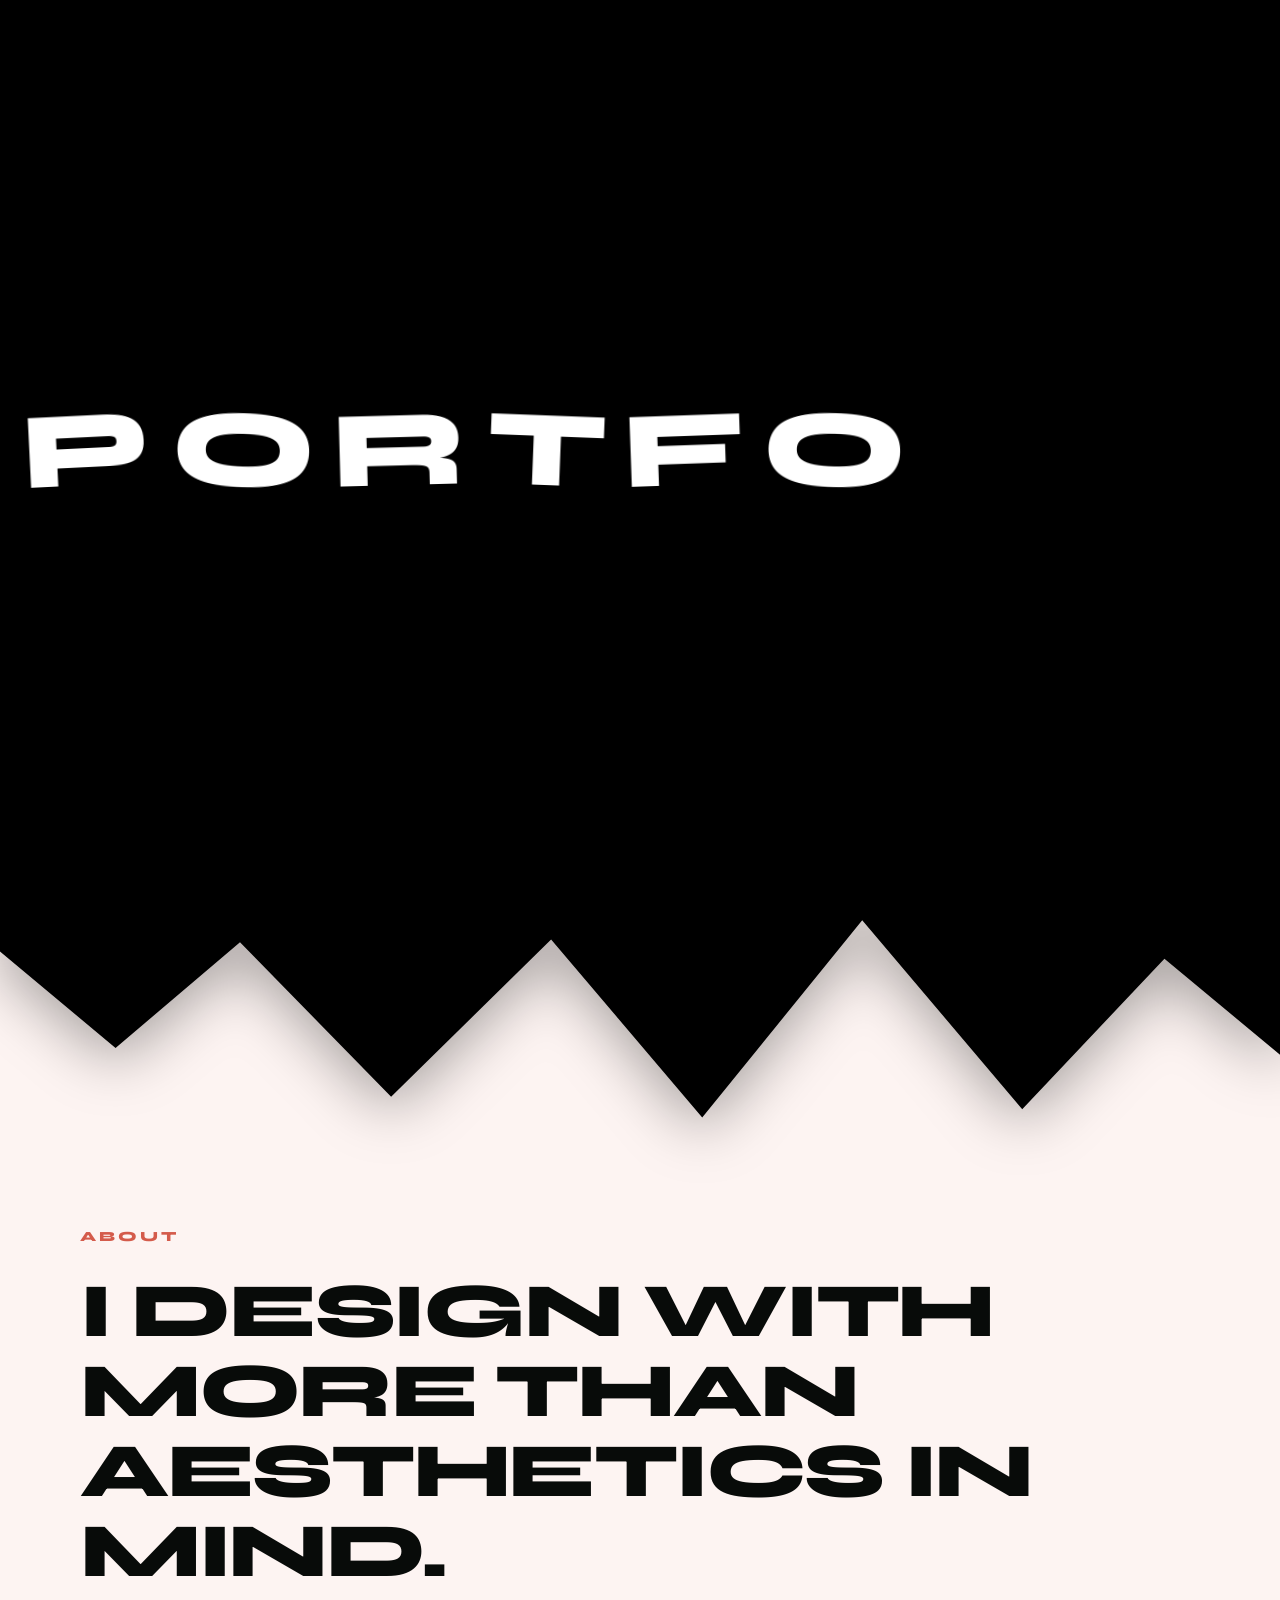
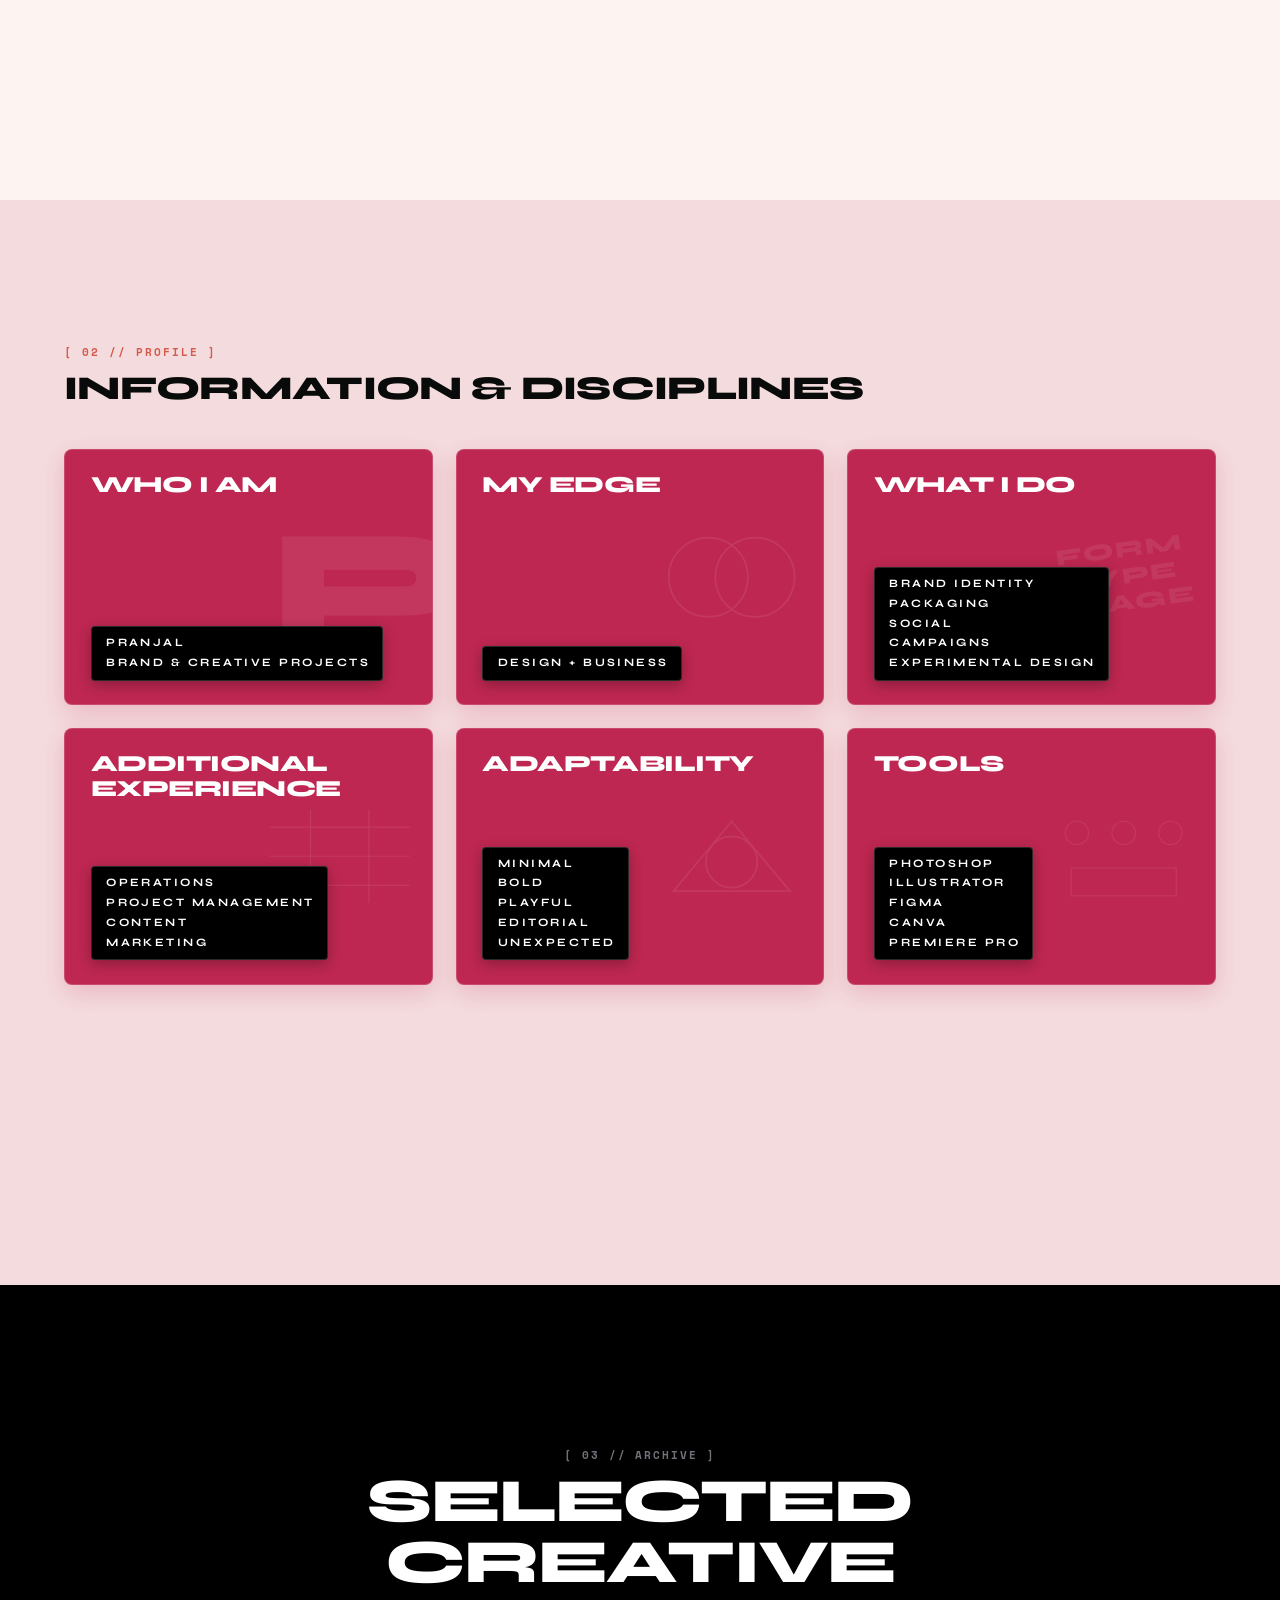
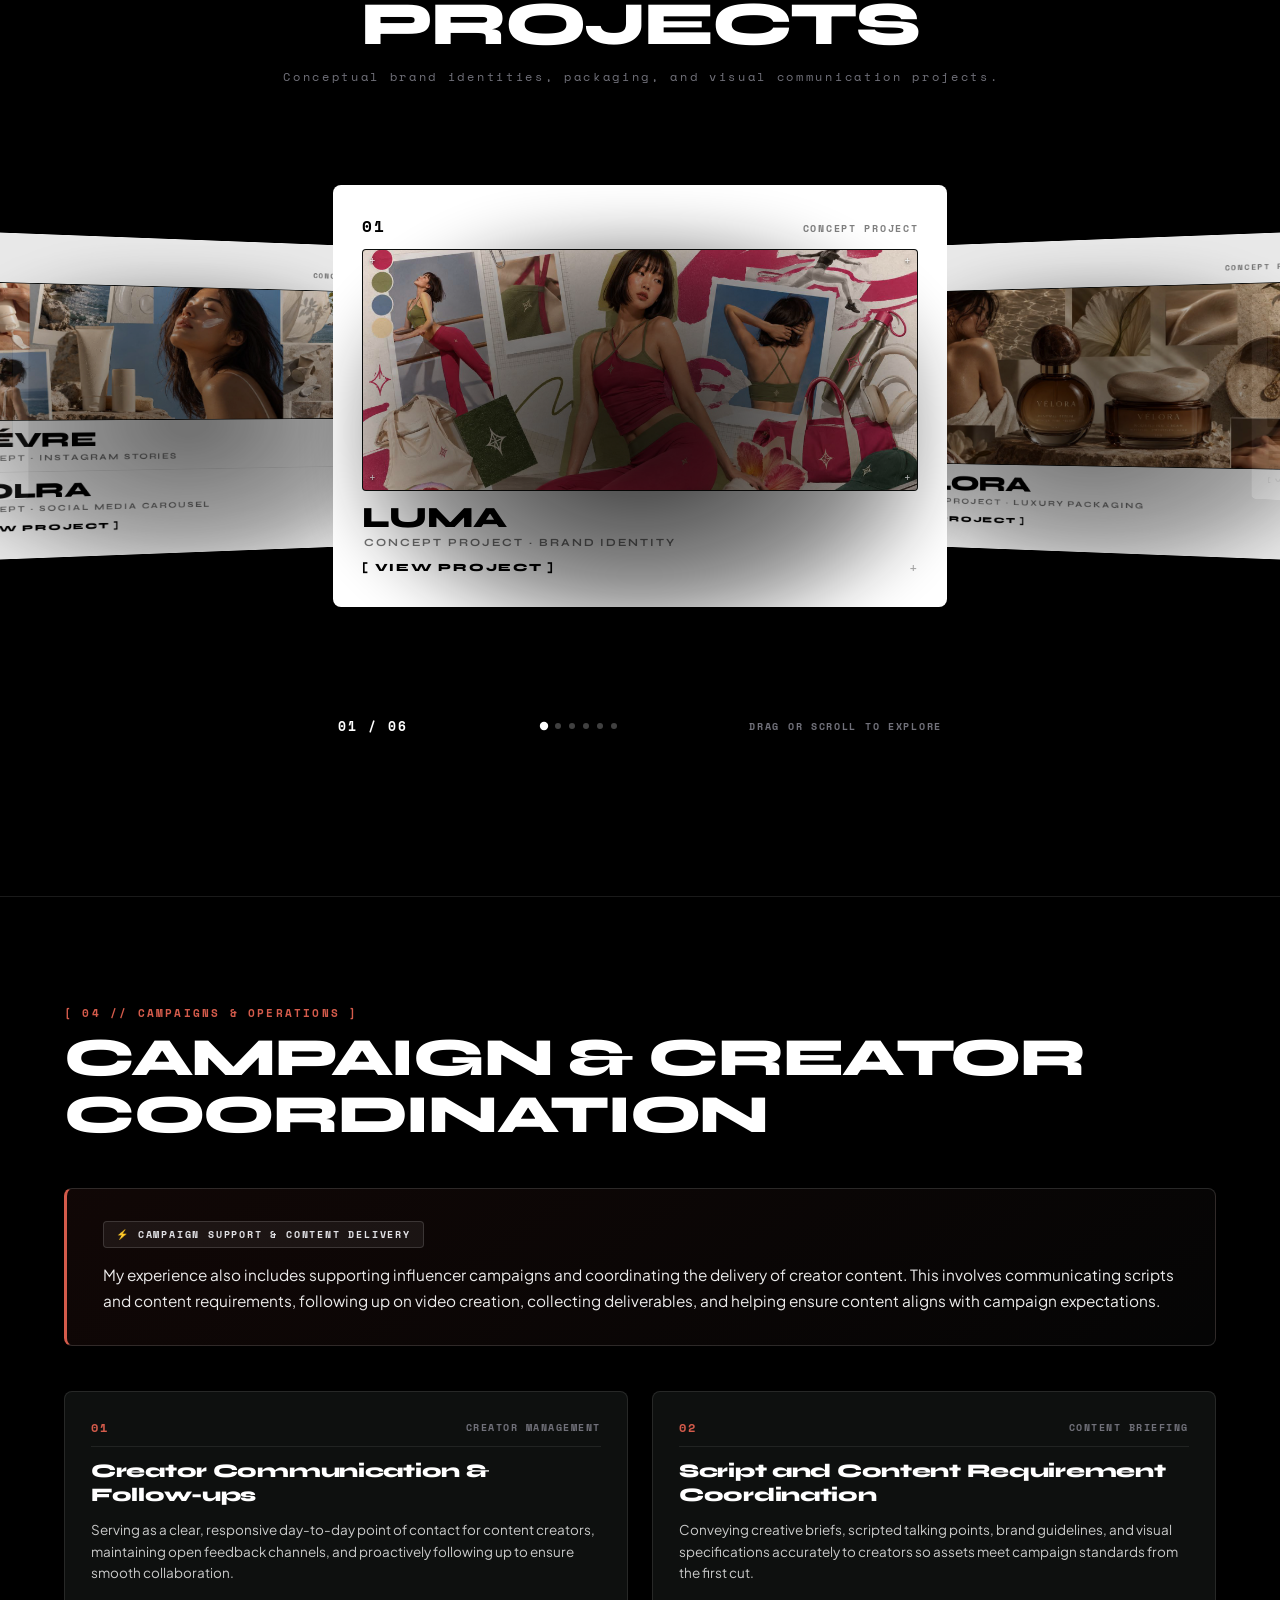
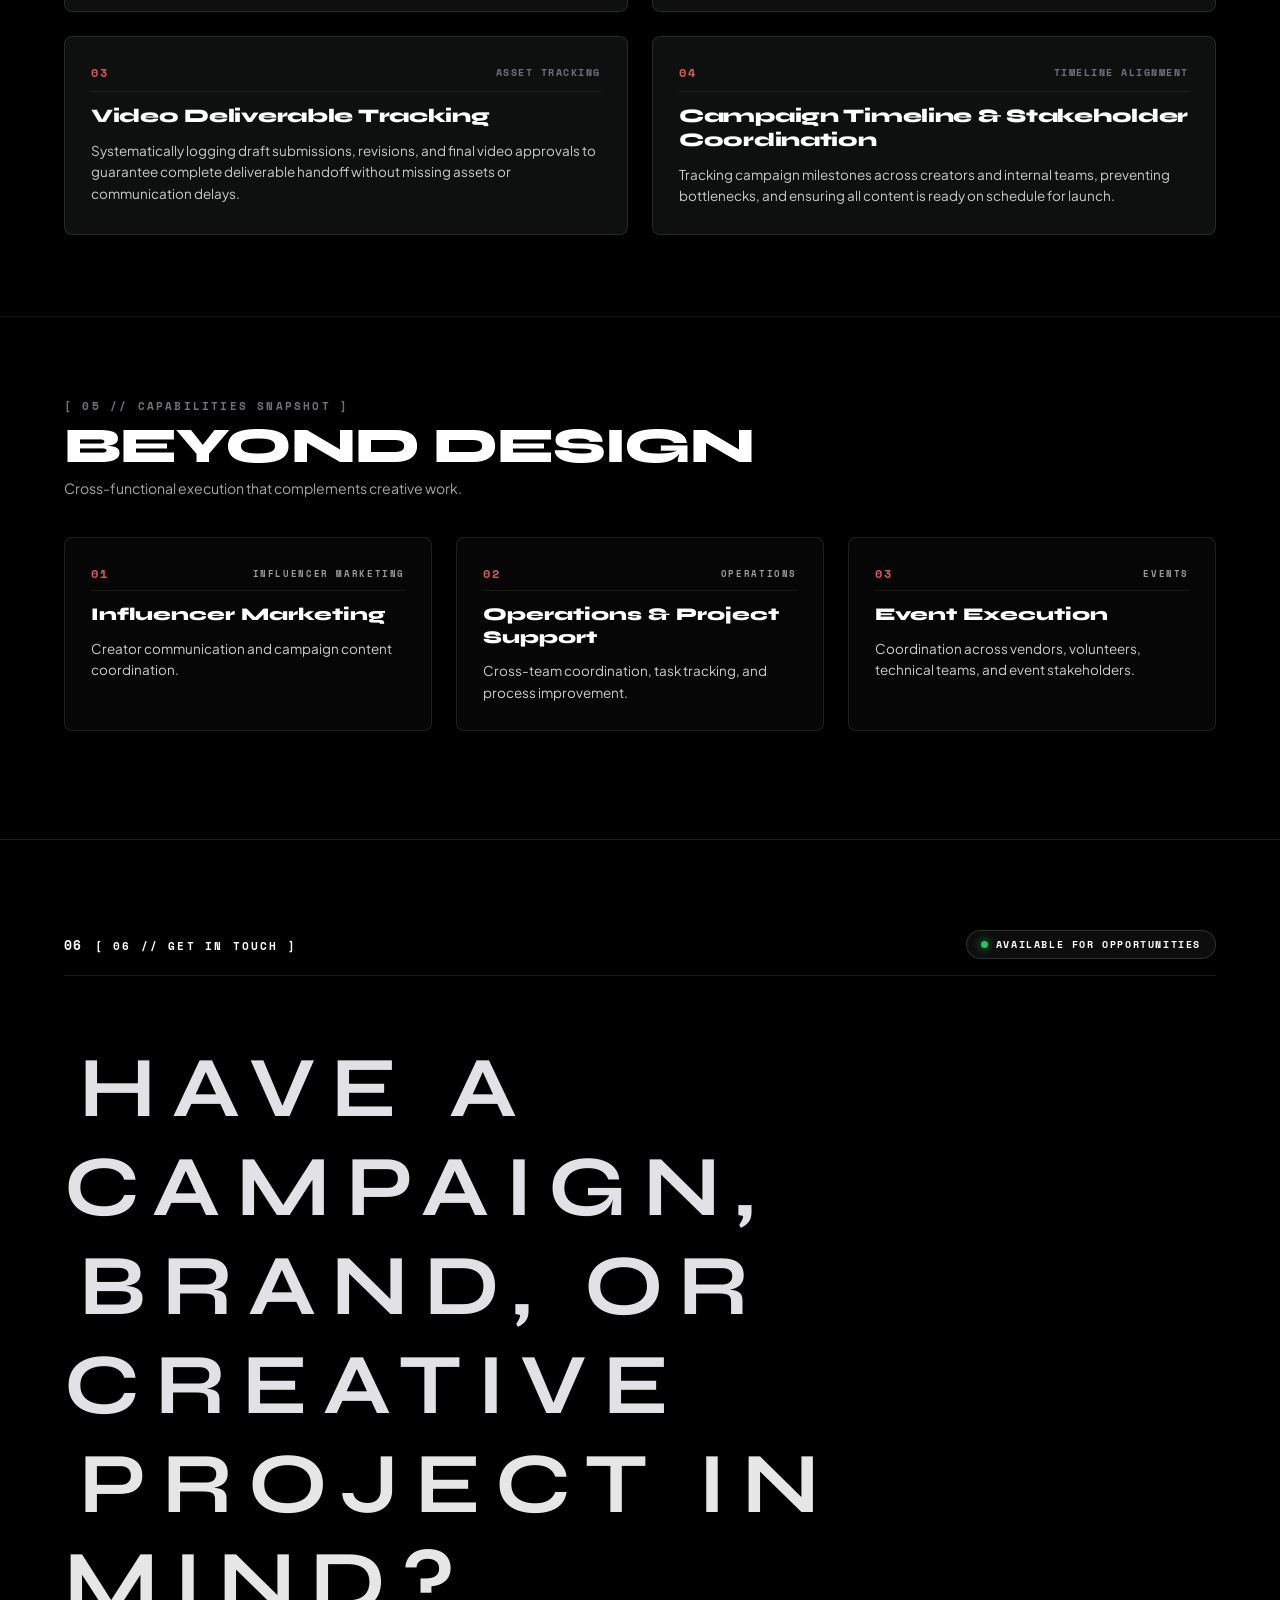
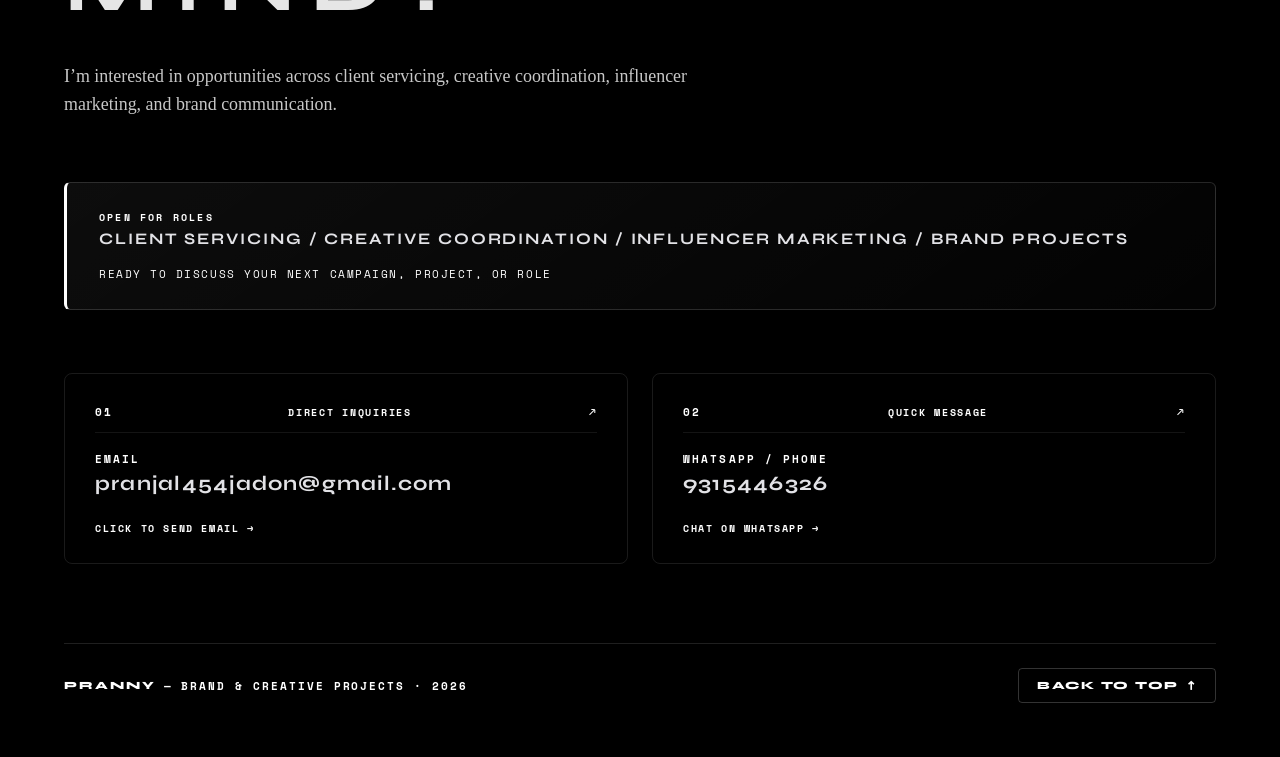
==== commit 2744e6d0: "Refine hero section to minimal centered composition with requested tagline" ====
--- a/index.html
+++ b/index.html
@@ -75,20 +75,7 @@
         <canvas id="pranny-smoke-canvas" class="pranny-smoke-canvas" aria-hidden="true"></canvas>
       </div>
       <p class="role-title" id="role-title">BRAND & CREATIVE PROJECTS</p>
-      <h2 class="hero-headline" id="hero-headline">Connecting creative ideas with clear execution.</h2>
-      <p class="hero-intro" id="hero-intro">
-        I work across brand communication, influencer campaigns, social media, and creative execution. My experience includes coordinating creators, communicating content requirements, tracking deliverables, and working across teams to keep projects moving. I also bring a strong visual design perspective to brand identities, packaging, and digital content.
-      </p>
-      <div class="hero-cta-group" id="hero-cta-group">
-        <a href="#work" class="hero-cta-btn hero-cta-primary">
-          <span>View Creative Work</span>
-          <span class="btn-arrow" aria-hidden="true">↓</span>
-        </a>
-        <a href="#contact" class="hero-cta-btn hero-cta-secondary">
-          <span>Get in Touch</span>
-          <span class="btn-arrow" aria-hidden="true">→</span>
-        </a>
-      </div>
+      <p class="disciplines" id="disciplines"><em>Connecting ideas with creative execution.</em></p>
     </div>
 
     <!-- ZIG-ZAG SCREEN BREAK TRANSITION DIVIDER -->
--- a/css/style.css
+++ b/css/style.css
@@ -226,13 +226,13 @@
 .hero-screen {
   position: relative;
   width: 100vw;
-  min-height: 100vh;
-  height: auto;
+  height: 100vh;
+  min-height: 580px;
   display: flex;
   align-items: center;
   justify-content: center;
   background-color: var(--c-black);
-  padding: clamp(100px, 13vh, 150px) clamp(20px, 4vw, 48px) clamp(160px, 18vw, 240px);
+  padding: 24px;
   z-index: 10;
   box-sizing: border-box;
 }
@@ -257,8 +257,6 @@
   justify-content: center;
   text-align: center;
   pointer-events: auto;
-  max-width: 860px;
-  width: 100%;
 }
 
 /* 1. Main Title: PRANNY with Smoke/Ink Overlay */
@@ -277,7 +275,7 @@
 
 .main-title {
   font-family: var(--font-display);
-  font-size: clamp(60px, 11vw, 150px);
+  font-size: clamp(64px, 12vw, 160px);
   font-weight: 800;
   letter-spacing: -0.035em;
   line-height: 0.9;
@@ -300,17 +298,17 @@
 /* 2. Role Title: BRAND & CREATIVE PROJECTS */
 .role-title {
   font-family: var(--font-display);
-  font-size: clamp(11.5px, 1.25vw, 15px);
+  font-size: clamp(12px, 1.4vw, 18px);
   font-weight: 700;
   letter-spacing: 0.28em;
   text-indent: 0.28em;
   color: var(--c-terracotta);
   text-transform: uppercase;
-  margin-top: clamp(20px, 2.8vh, 32px);
-  margin-bottom: clamp(12px, 1.6vh, 18px);
+  margin-top: clamp(24px, 3.5vh, 40px);
+  margin-bottom: clamp(8px, 1.2vh, 14px);
   opacity: 0;
   transform: translateY(14px);
-  transition: opacity 0.9s cubic-bezier(0.16, 1, 0.3, 1) 0.25s, transform 0.9s cubic-bezier(0.16, 1, 0.3, 1) 0.25s;
+  transition: opacity 0.9s cubic-bezier(0.16, 1, 0.3, 1) 0.3s, transform 0.9s cubic-bezier(0.16, 1, 0.3, 1) 0.3s;
 }
 
 body.hero-revealed .role-title {
@@ -318,117 +316,26 @@
   transform: translateY(0);
 }
 
-/* 3. Hero Headline */
-.hero-headline {
-  font-family: var(--font-display);
-  font-size: clamp(24px, 3.8vw, 46px);
-  font-weight: 800;
-  letter-spacing: -0.025em;
-  line-height: 1.18;
-  color: var(--c-white);
-  max-width: 820px;
-  margin: 0 auto clamp(14px, 2vh, 20px);
-  text-wrap: balance;
+/* 3. Subtitle / Tagline Descriptor */
+.disciplines {
+  font-family: var(--font-mono);
+  font-size: clamp(10px, 1.05vw, 13px);
+  font-weight: 400;
+  letter-spacing: 0.12em;
+  text-indent: 0.12em;
+  color: var(--c-muted);
   opacity: 0;
-  transform: translateY(14px);
-  transition: opacity 0.9s cubic-bezier(0.16, 1, 0.3, 1) 0.4s, transform 0.9s cubic-bezier(0.16, 1, 0.3, 1) 0.4s;
-}
-
-body.hero-revealed .hero-headline {
+  transform: translateY(10px);
+  transition: opacity 0.9s cubic-bezier(0.16, 1, 0.3, 1) 0.5s, transform 0.9s cubic-bezier(0.16, 1, 0.3, 1) 0.5s;
+}
+
+.disciplines em {
+  font-style: italic;
+}
+
+body.hero-revealed .disciplines {
   opacity: 1;
   transform: translateY(0);
-}
-
-/* 4. Hero Intro Statement */
-.hero-intro {
-  font-family: var(--font-sans);
-  font-size: clamp(14px, 1.12vw, 16.5px);
-  font-weight: 400;
-  line-height: 1.68;
-  color: rgba(255, 255, 255, 0.82);
-  max-width: 720px;
-  margin: 0 auto clamp(24px, 3.5vh, 36px);
-  opacity: 0;
-  transform: translateY(14px);
-  transition: opacity 0.9s cubic-bezier(0.16, 1, 0.3, 1) 0.55s, transform 0.9s cubic-bezier(0.16, 1, 0.3, 1) 0.55s;
-}
-
-body.hero-revealed .hero-intro {
-  opacity: 1;
-  transform: translateY(0);
-}
-
-/* 5. Hero CTA Buttons Group */
-.hero-cta-group {
-  display: flex;
-  align-items: center;
-  justify-content: center;
-  gap: clamp(12px, 1.8vw, 18px);
-  flex-wrap: wrap;
-  opacity: 0;
-  transform: translateY(14px);
-  transition: opacity 0.9s cubic-bezier(0.16, 1, 0.3, 1) 0.7s, transform 0.9s cubic-bezier(0.16, 1, 0.3, 1) 0.7s;
-}
-
-body.hero-revealed .hero-cta-group {
-  opacity: 1;
-  transform: translateY(0);
-}
-
-.hero-cta-btn {
-  display: inline-flex;
-  align-items: center;
-  gap: 10px;
-  padding: 13px 26px;
-  border-radius: 4px;
-  font-family: var(--font-display);
-  font-size: 11.5px;
-  font-weight: 800;
-  letter-spacing: 0.14em;
-  text-transform: uppercase;
-  text-decoration: none;
-  cursor: pointer;
-  transition: background-color 0.25s ease, border-color 0.25s ease, color 0.25s ease, transform 0.25s cubic-bezier(0.16, 1, 0.3, 1), box-shadow 0.25s ease;
-}
-
-.hero-cta-primary {
-  background-color: #FFFFFF;
-  color: #000000;
-  border: 1px solid #FFFFFF;
-}
-
-.hero-cta-primary:hover {
-  background-color: var(--c-terracotta);
-  border-color: var(--c-terracotta);
-  color: #FFFFFF;
-  transform: translateY(-2px);
-  box-shadow: 0 10px 24px rgba(212, 91, 75, 0.35);
-}
-
-.hero-cta-secondary {
-  background-color: transparent;
-  color: #FFFFFF;
-  border: 1px solid rgba(255, 255, 255, 0.32);
-}
-
-.hero-cta-secondary:hover {
-  background-color: rgba(255, 255, 255, 0.08);
-  border-color: #FFFFFF;
-  color: #FFFFFF;
-  transform: translateY(-2px);
-}
-
-.hero-cta-btn .btn-arrow {
-  display: inline-block;
-  transition: transform 0.2s ease;
-}
-
-.hero-cta-primary:hover .btn-arrow {
-  transform: translateY(2px);
-}
-
-.hero-cta-secondary:hover .btn-arrow {
-  transform: translateX(3px);
 }
 
 /* =========================================================
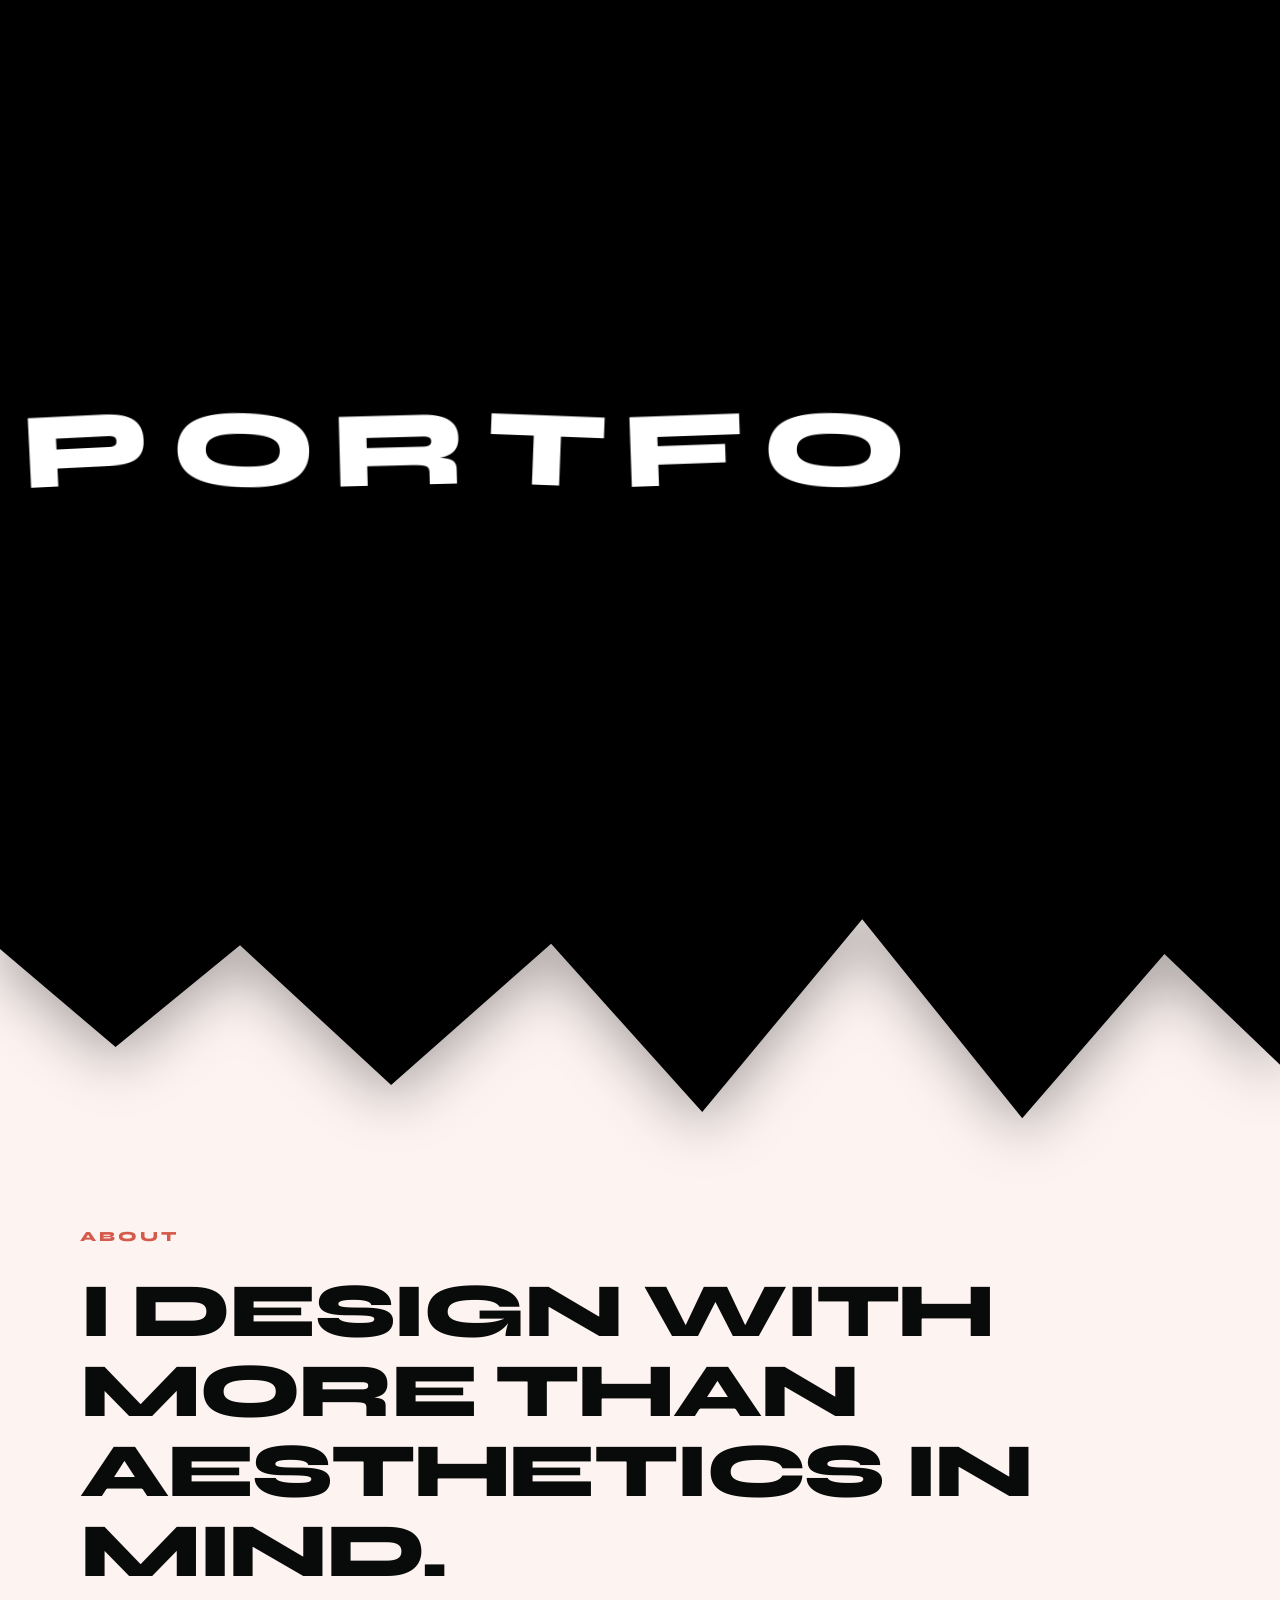
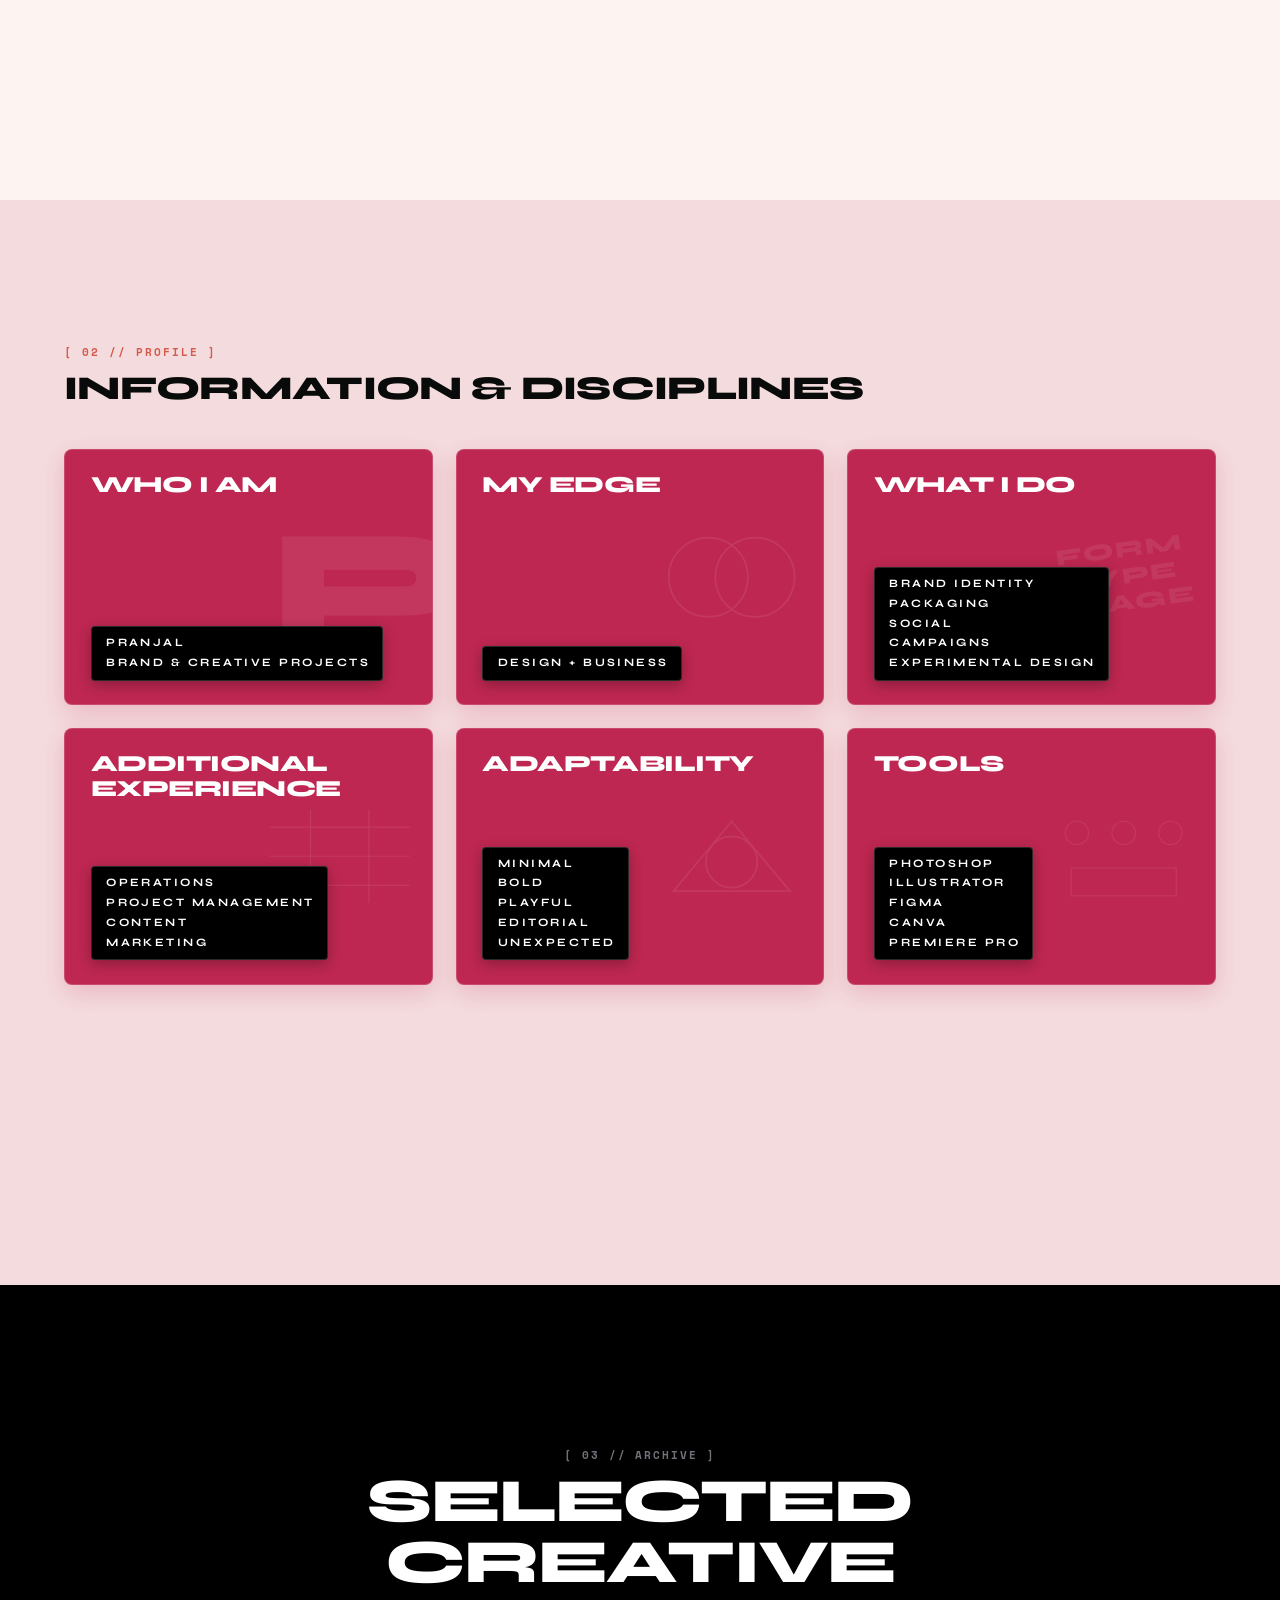
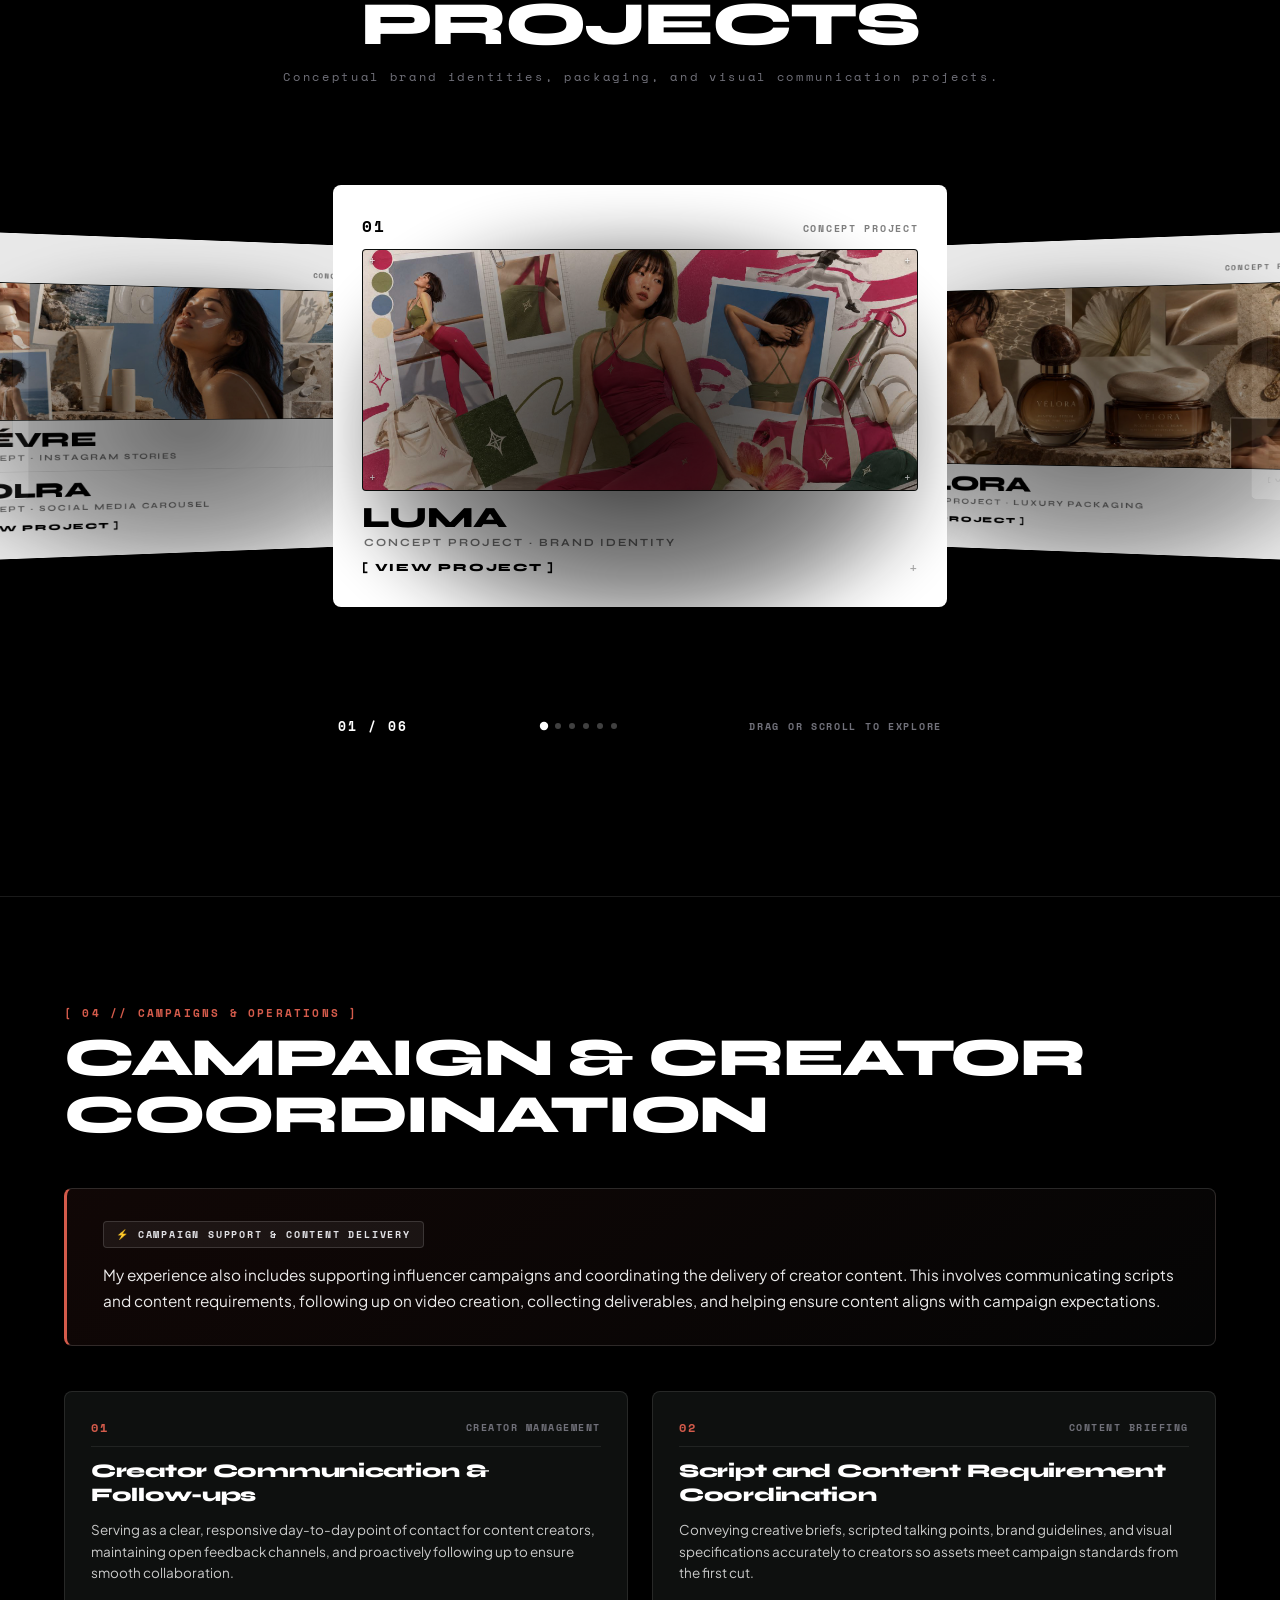
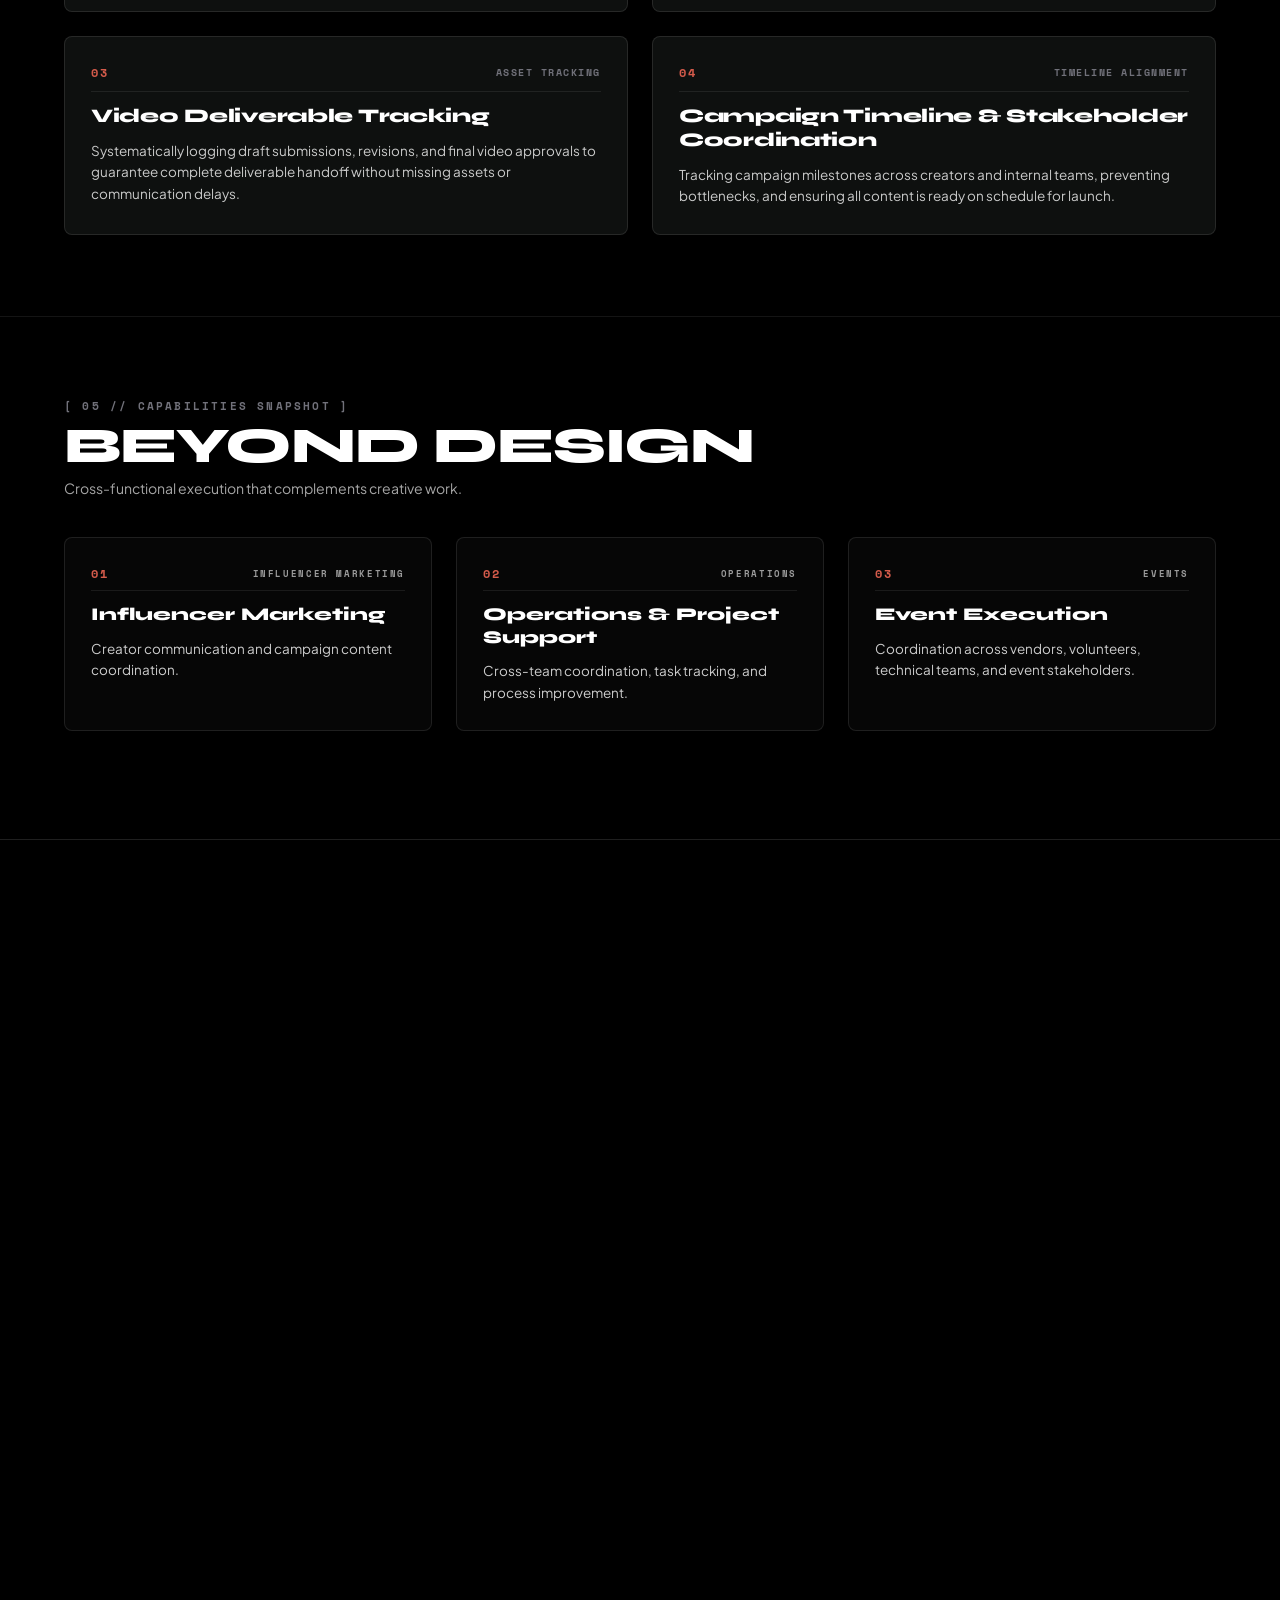
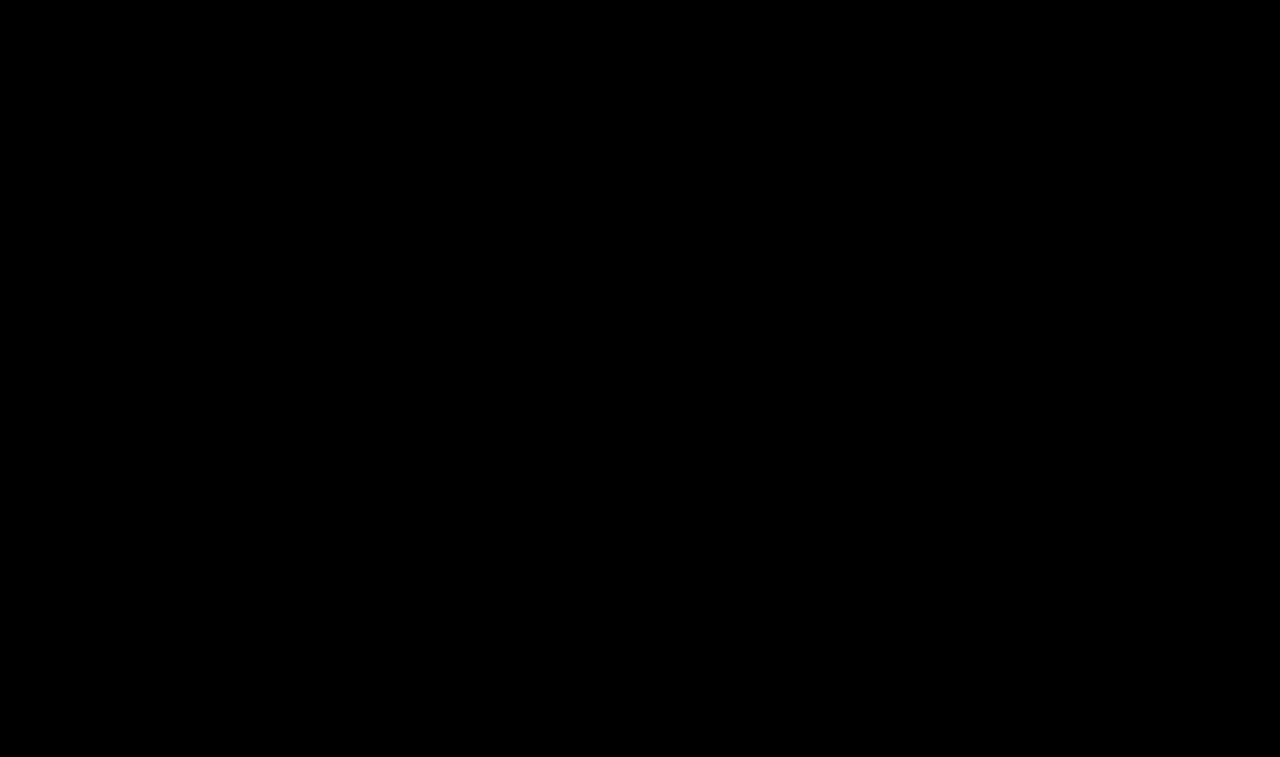
==== commit 1225f8cc: "Update website title, SEO, and Open Graph metadata to Brand & Creative Projects" ====
--- a/index.html
+++ b/index.html
@@ -3,8 +3,26 @@
 <head>
   <meta charset="UTF-8">
   <meta name="viewport" content="width=device-width, initial-scale=1.0, maximum-scale=1.0, user-scalable=no">
-  <title>PRANNY — Brand & Creative Projects · Coordination & Design</title>
-  <meta name="description" content="Portfolio of Pranny — Brand & Creative Projects. Client servicing, creative coordination, influencer marketing, campaign execution, and visual design.">
+  <title>Brand & Creative Projects</title>
+
+  <!-- SEO & Search Metadata -->
+  <meta name="title" content="Brand & Creative Projects">
+  <meta name="description" content="Brand & Creative Projects — Pranny. Client servicing, creative coordination, influencer marketing, campaign execution, and brand design.">
+
+  <!-- Open Graph / Facebook / LinkedIn / WhatsApp -->
+  <meta property="og:type" content="website">
+  <meta property="og:url" content="https://graphic-portfolio-sand.vercel.app/">
+  <meta property="og:site_name" content="Brand & Creative Projects">
+  <meta property="og:title" content="Brand & Creative Projects">
+  <meta property="og:description" content="Brand & Creative Projects — Pranny. Client servicing, creative coordination, influencer marketing, campaign execution, and brand design.">
+  <meta property="og:image" content="https://graphic-portfolio-sand.vercel.app/assets/project-covers/luma-cover.jpg">
+
+  <!-- Twitter / X -->
+  <meta name="twitter:card" content="summary_large_image">
+  <meta name="twitter:url" content="https://graphic-portfolio-sand.vercel.app/">
+  <meta name="twitter:title" content="Brand & Creative Projects">
+  <meta name="twitter:description" content="Brand & Creative Projects — Pranny. Client servicing, creative coordination, influencer marketing, campaign execution, and brand design.">
+  <meta name="twitter:image" content="https://graphic-portfolio-sand.vercel.app/assets/project-covers/luma-cover.jpg">
   
   <!-- Editorial Typography -->
   <link rel="preconnect" href="https://fonts.googleapis.com">
